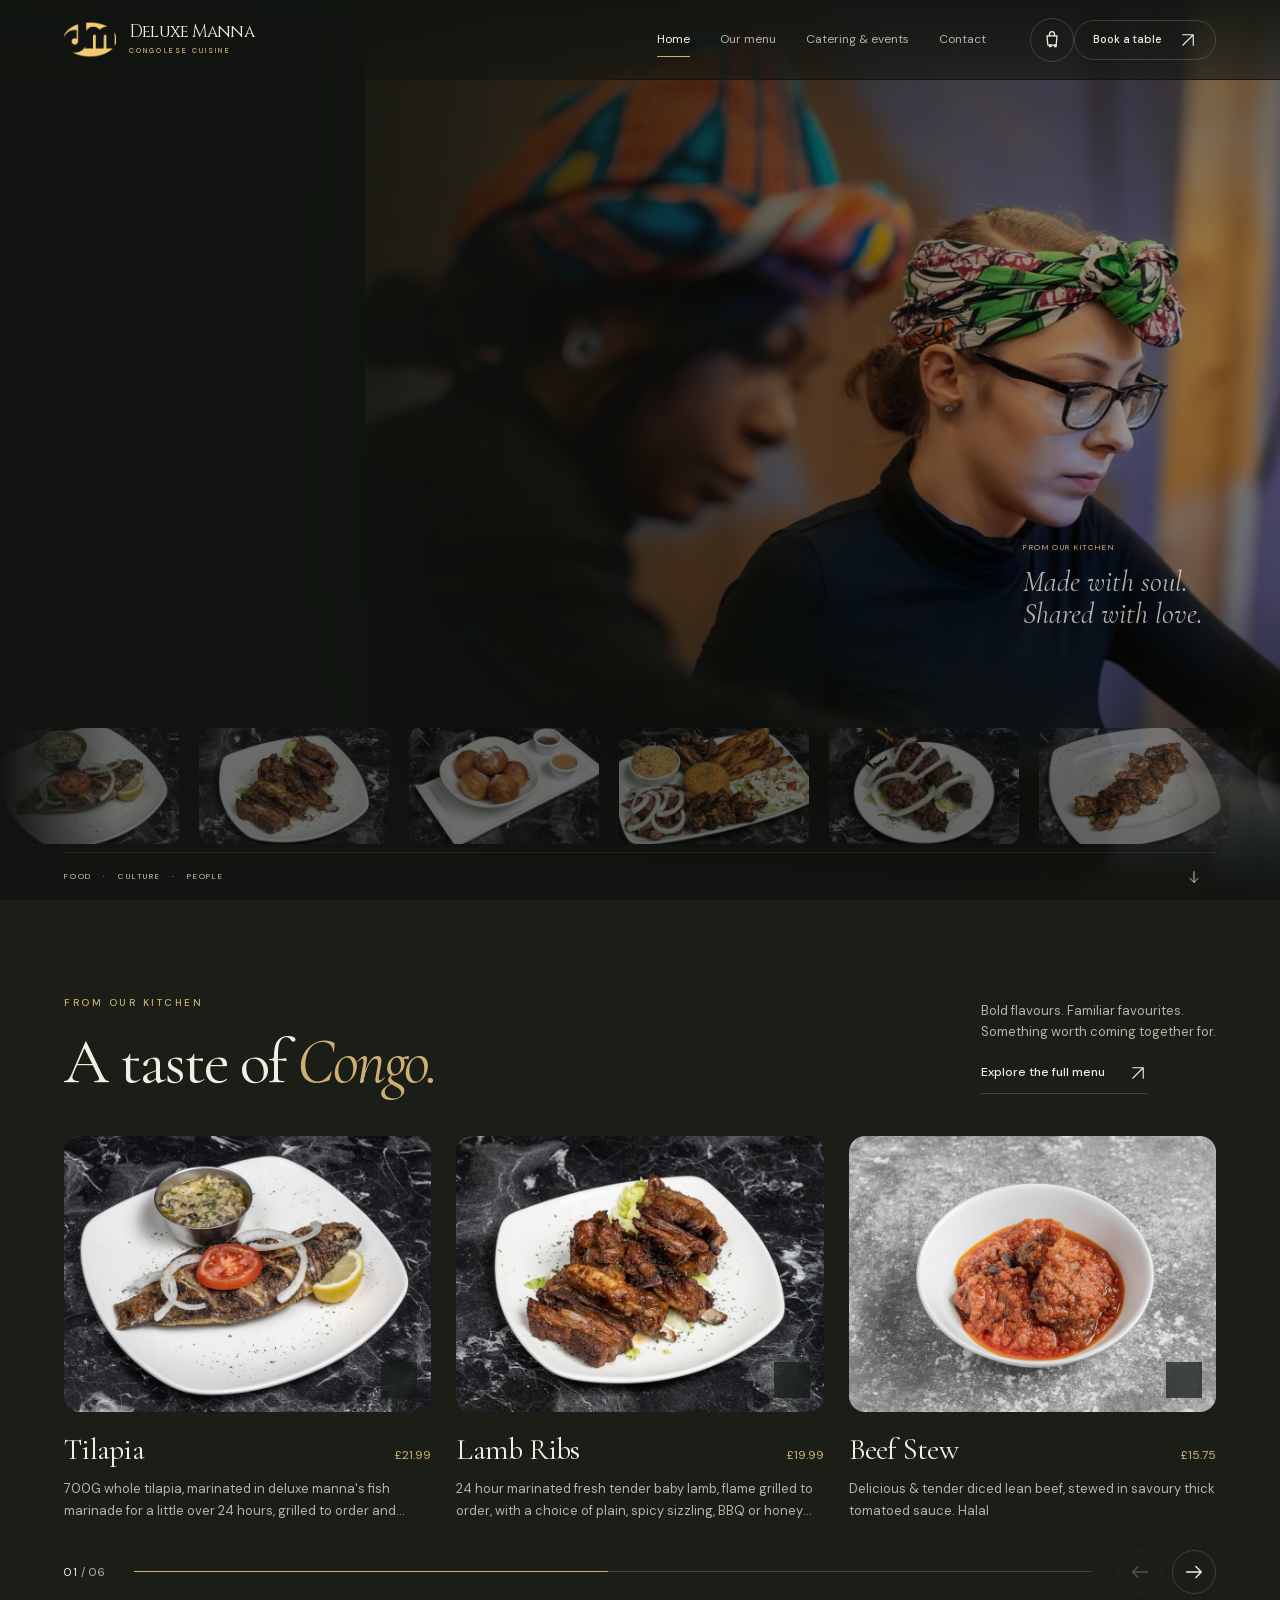
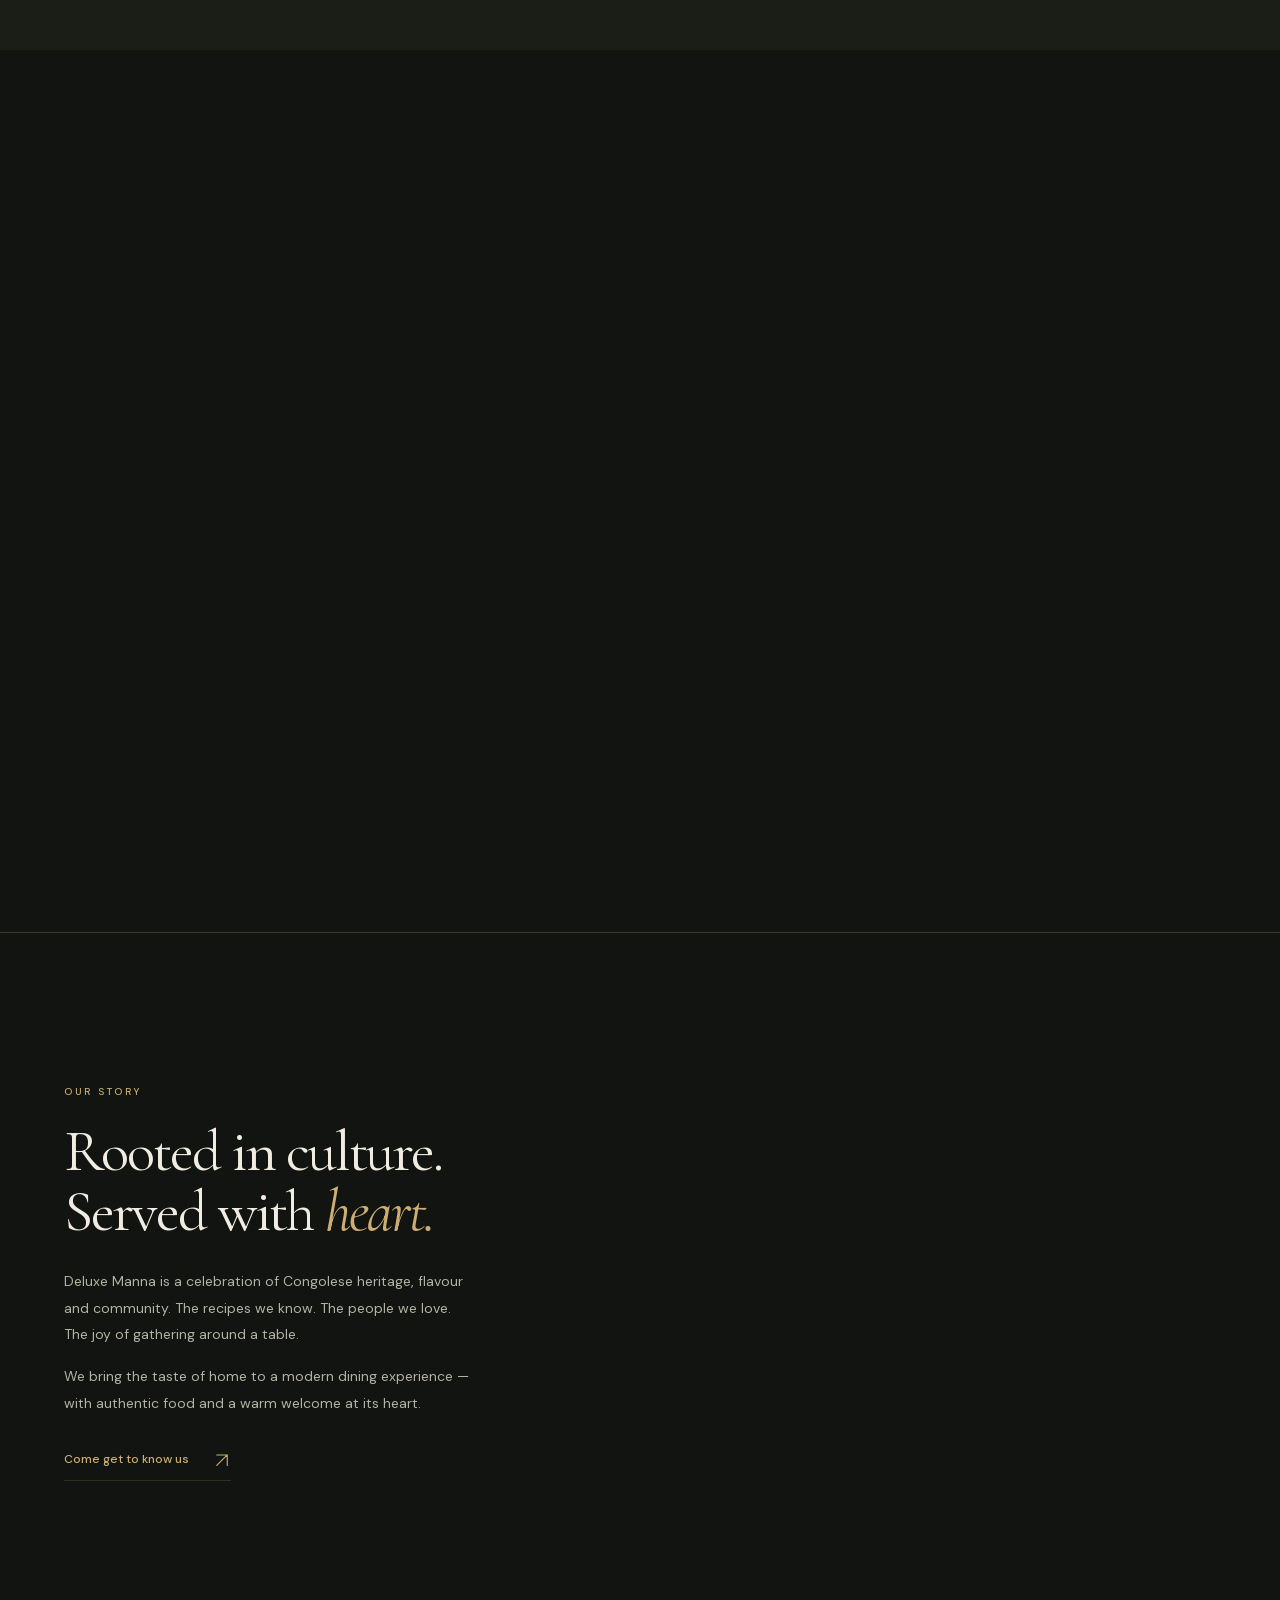
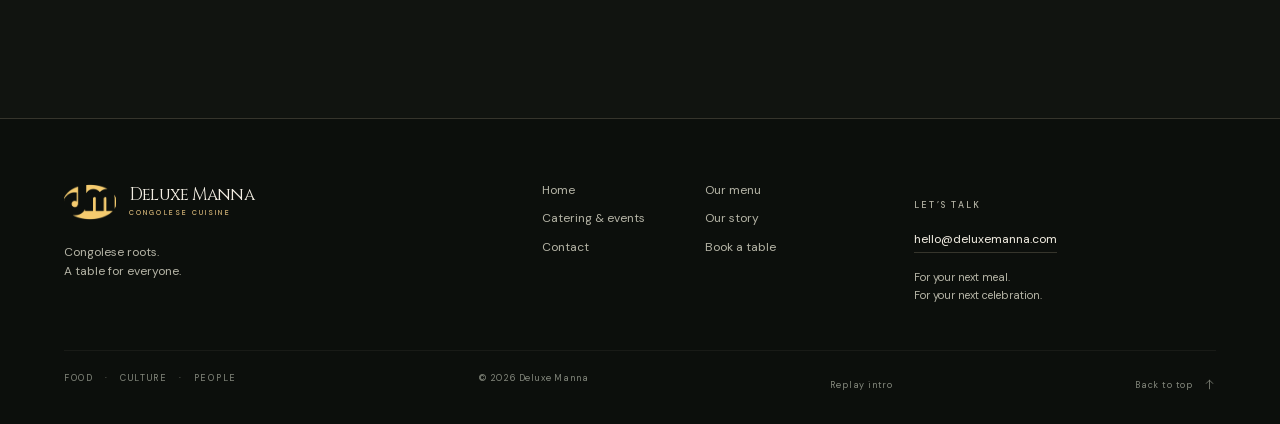
==== index.html @ 38e09f8c "feat: Deliveroo-free cart + plus animation + auto-scroll hero reel - Replace Deliveroo ordering with" ====
<!doctype html>
<html lang="en" id="top"><head><meta charset="utf-8"><meta name="viewport" content="width=device-width, initial-scale=1, viewport-fit=cover"><meta name="theme-color" content="#111410"><meta name="description" content="Congolese cuisine, made for sharing."><meta name="apple-mobile-web-app-capable" content="yes"><meta name="apple-mobile-web-app-status-bar-style" content="black-translucent"><title>Deluxe Manna — Congolese Cuisine</title><link rel="icon" type="image/png" href="assets/logo.png"><link rel="apple-touch-icon" href="assets/logo.png"><link rel="stylesheet" href="site.css?v=5"><link rel="stylesheet" href="home-v2.css?v=5"><link rel="stylesheet" href="cart.css?v=5"><script src="assets/vendor/gsap.min.js" defer></script><script src="assets/vendor/ScrollTrigger.min.js" defer></script><script src="site.js?v=5" defer></script><script src="home-v2.js?v=5" defer></script><script src="cart.js?v=5" defer></script></head><body class="home-page" data-page="home">
<a class="skip-link" href="#main-content">Skip to content</a>
<header class="site-header"><a class="brand-lockup" href="index.html" aria-label="Deluxe Manna home"><span class="brand-symbol"><img src="assets/logo.png" alt="" width="1890" height="1417"></span><span class="brand-name">Deluxe Manna<small>CONGOLESE CUISINE</small></span></a><nav class="desktop-nav" aria-label="Main navigation"><a href="index.html" aria-current="page"><span>Home</span></a><a href="menu.html"><span>Our menu</span></a><a href="catering.html"><span>Catering & events</span></a><a href="contact.html"><span>Contact</span></a></nav><button class="cart-trigger" type="button" aria-label="View basket"><svg viewBox="0 0 24 24" aria-hidden="true"><path d="M6 7h12l-1 11H7L6 7"/><path d="M9 7V5a3 3 0 0 1 6 0v2"/><circle cx="10" cy="19" r="1.2"/><circle cx="16" cy="19" r="1.2"/></svg><span class="cart-count"></span></button><a class="button button-outline header-book" href="index.html#booking">Book a table <svg viewBox="0 0 24 24" aria-hidden="true"><path d="M5 19 19 5M5 5h14v14"/></svg></a><div class="reading-progress" aria-hidden="true"></div></header>
<nav class="mobile-tabs" aria-label="Main navigation"><a href="index.html" aria-current="page"><svg viewBox="0 0 24 24" aria-hidden="true"><path d="m3 10 9-7 9 7v10a1 1 0 0 1-1 1h-5v-8H9v8H4a1 1 0 0 1-1-1z"/></svg><span>Home</span></a><a href="menu.html"><svg viewBox="0 0 24 24" aria-hidden="true"><path d="M5 3v7a3 3 0 0 0 6 0V3M8 3v18M19 21V3c-4 3-4 10 0 10"/></svg><span>Menu</span></a><a href="catering.html"><svg viewBox="0 0 24 24" aria-hidden="true"><path d="m7 3-2 7a4 4 0 0 0 8 0l-2-7zM9 14v7M5 21h8M16 3l3 4M19 2v1M19 10h2"/></svg><span>Events</span></a><a href="contact.html"><svg viewBox="0 0 24 24" aria-hidden="true"><path d="M21 11.5a8.5 8.5 0 0 1-8.5 8.5H4l-2 2V11.5a9.5 9.5 0 0 1 19 0Z"/><path d="M7 11h.01M12 11h.01M17 11h.01"/></svg><span>Contact</span></a></nav>
<main id="main-content">
  <section class="home-hero page-hero" id="home" aria-labelledby="hero-title">
    <div class="home-hero-image"><img src="assets/homepage-hero.jpg" alt="The Deluxe Manna team preparing food in the kitchen" width="1440" height="1789" fetchpriority="high"></div>
    <div class="home-hero-shade" aria-hidden="true"></div>
    <div class="home-hero-copy container">
      <p class="eyebrow" data-hero-item>CONGOLESE SOUL. A MODERN TABLE.</p>
      <h1 id="hero-title" aria-label="Deluxe Manna" data-hero-item><span><b>D</b>eluxe</span><span><b>M</b>anna<span class="title-dot">.</span></span></h1>
      <p class="home-hero-intro" data-hero-item>Authentic flavours. Warm hospitality.<br>A little taste of home.</p>
      <a href="menu.html" class="button button-outline home-menu-button" data-hero-item>Discover the menu <svg viewBox="0 0 24 24" aria-hidden="true"><path d="M5 19 19 5M5 5h14v14"/></svg></a>
    </div>
    <p class="hero-photo-note" aria-hidden="true"><span>FROM OUR KITCHEN</span>Made with soul.<br>Shared with love.</p>
    <div class="hero-food-reel" aria-label="A taste of our menu">
      <div class="food-reel-window" tabindex="0" role="region" aria-label="Food photographs, scroll to explore">
        <div class="food-reel-track">
          <a href="menu.html#dish-2740697167" class="hero-food-card"><img src="assets/menu/2740697167.jpg" alt="Explore Tilapia" width="800" height="600"></a>
          <a href="menu.html#dish-2740697153" class="hero-food-card"><img src="assets/menu/2740697153.jpg" alt="Explore Lamb Ribs" width="800" height="600"></a>
          <a href="menu.html#dish-2740697175" class="hero-food-card"><img src="assets/menu/2740697175.jpg" alt="Explore Puff Puffs" width="800" height="600"></a>
          <a href="menu.html#dish-2740697128" class="hero-food-card"><img src="assets/menu/2740697128.jpg" alt="Explore Manna Platter" width="800" height="600"></a>
          <a href="menu.html#dish-2740697115" class="hero-food-card"><img src="assets/menu/2740697115.jpg" alt="Explore Beef Skewers" width="800" height="600"></a>
          <a href="menu.html#dish-2740697123" class="hero-food-card"><img src="assets/menu/2740697123.jpg" alt="Explore Chicken Wings" width="800" height="600"></a>
        </div>
      </div>
    </div>
    <div class="home-hero-bottom"><span>FOOD &nbsp; · &nbsp; CULTURE &nbsp; · &nbsp; PEOPLE</span><a href="#menu" aria-label="Explore our menu below"><svg viewBox="0 0 24 24" aria-hidden="true"><path d="M12 4v16m-6-6 6 6 6-6"/></svg></a></div>
  </section>
  <section class="home-menu" id="menu" aria-labelledby="menu-title">
    <div class="container">
      <div class="home-section-top" data-reveal><div><p class="eyebrow">FROM OUR KITCHEN</p><h2 class="section-heading" id="menu-title">A taste of <em>Congo.</em></h2></div><div class="home-menu-caption"><p>Bold flavours. Familiar favourites.<br>Something worth coming together for.</p><a href="menu.html" class="text-link">Explore the full menu <svg viewBox="0 0 24 24" aria-hidden="true"><path d="M5 19 19 5M5 5h14v14"/></svg></a></div></div>
      <div class="meal-carousel" role="region" aria-label="Six featured meals" tabindex="0" data-reveal>
        <article class="meal-slide"><a class="meal-photo" href="menu.html#dish-2740697167" aria-label="Explore Tilapia"><img src="assets/menu/2740697167.jpg" alt="Tilapia" width="800" height="600" loading="lazy"><span class="meal-photo-arrow" aria-hidden="true"><svg viewBox="0 0 24 24" aria-hidden="true"><path d="M5 19 19 5M5 5h14v14"/></svg></span></a><div class="meal-title"><h3><a href="menu.html#dish-2740697167">Tilapia</a></h3><span>£21.99</span></div><p>700G whole tilapia, marinated in deluxe manna&#x27;s fish marinade for a little over 24 hours, grilled to order and drizzled with our creamy scallion &amp; mushroom sauce or onion &amp; hot chilli sauce.</p></article>
<article class="meal-slide"><a class="meal-photo" href="menu.html#dish-2740697153" aria-label="Explore Lamb Ribs"><img src="assets/menu/2740697153.jpg" alt="Lamb Ribs" width="800" height="600" loading="lazy"><span class="meal-photo-arrow" aria-hidden="true"><svg viewBox="0 0 24 24" aria-hidden="true"><path d="M5 19 19 5M5 5h14v14"/></svg></span></a><div class="meal-title"><h3><a href="menu.html#dish-2740697153">Lamb Ribs</a></h3><span>£19.99</span></div><p>24 hour marinated fresh tender baby lamb, flame grilled to order, with a choice of plain, spicy sizzling, BBQ or honey sauce &amp; both. Spicy, halal</p></article>
<article class="meal-slide"><a class="meal-photo" href="menu.html#dish-2740697126" aria-label="Explore Beef Stew"><img src="assets/menu/2740697126.jpg" alt="Beef Stew" width="800" height="600" loading="lazy"><span class="meal-photo-arrow" aria-hidden="true"><svg viewBox="0 0 24 24" aria-hidden="true"><path d="M5 19 19 5M5 5h14v14"/></svg></span></a><div class="meal-title"><h3><a href="menu.html#dish-2740697126">Beef Stew</a></h3><span>£15.75</span></div><p>Delicious &amp; tender diced lean beef, stewed in savoury thick tomatoed sauce. Halal</p></article>
<article class="meal-slide"><a class="meal-photo" href="menu.html#dish-2740697128" aria-label="Explore Manna Platter"><img src="assets/menu/2740697128.jpg" alt="Manna Platter" width="800" height="600" loading="lazy"><span class="meal-photo-arrow" aria-hidden="true"><svg viewBox="0 0 24 24" aria-hidden="true"><path d="M5 19 19 5M5 5h14v14"/></svg></span></a><div class="meal-title"><h3><a href="menu.html#dish-2740697128">Manna Platter</a></h3><span>£64.99</span></div><p>Serves up to 4 people smoked lamb ntaba, chicken wings, lamb ribs, plantain, mixed fried rice &amp; manna salad. Halal</p></article>
<article class="meal-slide"><a class="meal-photo" href="menu.html#dish-2740697154" aria-label="Explore Poulet Mayo"><img src="assets/menu/2740697154.jpg" alt="Poulet Mayo" width="800" height="600" loading="lazy"><span class="meal-photo-arrow" aria-hidden="true"><svg viewBox="0 0 24 24" aria-hidden="true"><path d="M5 19 19 5M5 5h14v14"/></svg></span></a><div class="meal-title"><h3><a href="menu.html#dish-2740697154">Poulet Mayo</a></h3><span>£26.50</span></div><p>This recipe involves baking chicken with spices, then roasting it a second time with mayonnaise and vegetables such as onions and bell peppers</p></article>
<article class="meal-slide"><a class="meal-photo" href="menu.html#dish-2740697123" aria-label="Explore Chicken Wings"><img src="assets/menu/2740697123.jpg" alt="Chicken Wings" width="800" height="600" loading="lazy"><span class="meal-photo-arrow" aria-hidden="true"><svg viewBox="0 0 24 24" aria-hidden="true"><path d="M5 19 19 5M5 5h14v14"/></svg></span></a><div class="meal-title"><h3><a href="menu.html#dish-2740697123">Chicken Wings</a></h3><span>£12.99</span></div><p>24 hours marinated fresh tender chicken wings, flame - grilled to order, drizzled with a choice of spicy or sizzling BBQ &amp; honey sauce or both. Halal</p></article>
      </div>
      <div class="meal-controls"><span class="meal-count" aria-live="polite">01 <span>/ 06</span></span><div class="meal-progress" aria-hidden="true"><span></span></div><div class="meal-arrows"><button class="icon-button meal-prev" type="button" aria-label="Previous meal"><svg viewBox="0 0 24 24" aria-hidden="true"><path d="M20 12H4m6-6-6 6 6 6"/></svg></button><button class="icon-button meal-next" type="button" aria-label="Next meal"><svg viewBox="0 0 24 24" aria-hidden="true"><path d="M4 12h16m-6-6 6 6-6 6"/></svg></button></div></div>
    </div>
  </section>
  <section class="home-booking container" id="booking" aria-labelledby="booking-title">
    <figure class="booking-photo" data-reveal><img src="assets/interior-bar.jpeg" alt="Warm lighting and intimate tables in the Deluxe Manna restaurant" width="1242" height="1552" loading="lazy" data-parallax><figcaption><span class="eyebrow">PULL UP A CHAIR</span><span>Stay a little <em>longer.</em></span></figcaption></figure>
    <div class="booking-copy" data-reveal><p class="eyebrow">MAKE YOURSELF AT HOME</p><h2 class="section-heading" id="booking-title">Your table<br><em>awaits.</em></h2><p>A quiet dinner. A long-overdue catch-up. Whatever brings you here, we’ll make it special.</p>
      <form id="reservation-start" class="reservation-start"><div class="reservation-fields"><label for="reserve-date">Preferred date<input type="date" id="reserve-date" name="date" required></label><label for="reserve-time">Preferred time<input type="time" id="reserve-time" name="time" required></label><label for="reserve-guests">Your company<select id="reserve-guests" name="guests"><option value="2">2 guests</option><option value="1">1 guest</option><option value="3">3 guests</option><option value="4">4 guests</option><option value="5">5 guests</option><option value="6">6 guests</option><option value="7 or more">7 or more guests</option></select></label></div><button class="button" type="submit">Enquire about a table <svg viewBox="0 0 24 24" aria-hidden="true"><path d="M5 19 19 5M5 5h14v14"/></svg></button><p class="form-note">We’ll prepare an email enquiry. Your table is confirmed when our team replies.</p></form>
      <a class="booking-event-link" href="catering.html">Planning something bigger? <span>Explore our events <svg viewBox="0 0 24 24" aria-hidden="true"><path d="M5 19 19 5M5 5h14v14"/></svg></span></a>
    </div>
  </section>
  <section class="home-story container" id="story" aria-labelledby="story-title">
    <div class="story-copy" data-reveal><p class="eyebrow">OUR STORY</p><h2 class="section-heading" id="story-title">Rooted in culture.<br>Served with <em>heart.</em></h2><p>Deluxe Manna is a celebration of Congolese heritage, flavour and community. The recipes we know. The people we love. The joy of gathering around a table.</p><p>We bring the taste of home to a modern dining experience — with authentic food and a warm welcome at its heart.</p><a href="contact.html" class="text-link">Come get to know us <svg viewBox="0 0 24 24" aria-hidden="true"><path d="M5 19 19 5M5 5h14v14"/></svg></a></div>
    <div class="story-photos" data-reveal><figure class="story-culture"><img src="assets/culture.jpeg" alt="Celebrating Congolese culture and the people at the heart of Deluxe Manna" loading="lazy" width="1242" height="1552" data-parallax></figure><figure class="story-kitchen"><img src="assets/kitchen-team.jpeg" alt="The Deluxe Manna team in the kitchen" loading="lazy" width="1242" height="1552"><figcaption>THE PEOPLE BEHIND THE PLATES</figcaption></figure><span class="story-photo-line" aria-hidden="true"></span></div>
  </section>
  <dialog id="reservation-dialog" aria-labelledby="reservation-dialog-title"><div class="reservation-sheet"><div class="reservation-sheet-top"><span class="eyebrow">A PLACE AT OUR TABLE</span><button type="button" class="icon-button reservation-close" aria-label="Close reservation enquiry"><svg viewBox="0 0 24 24" aria-hidden="true"><path d="m6 6 12 12M18 6 6 18"/></svg></button></div><h2 id="reservation-dialog-title">Let’s make<br>an <em>evening of it.</em></h2><p class="reservation-summary"></p><form id="reservation-details"><label for="reservation-name">Your name<input id="reservation-name" name="name" autocomplete="name" required maxlength="120" placeholder="Full name"></label><label for="reservation-email">Email address<input id="reservation-email" name="email" type="email" autocomplete="email" required maxlength="200" placeholder="you@example.com"></label><label for="reservation-note">Anything we should know? <span>(optional)</span><textarea id="reservation-note" name="message" rows="2" maxlength="1000" placeholder="A special occasion, dietary requirements…"></textarea></label><button class="button" type="submit">Open email enquiry <svg viewBox="0 0 24 24" aria-hidden="true"><path d="M5 19 19 5M5 5h14v14"/></svg></button><p class="form-note">Review and send the draft from your email app. This is a request, not a confirmed reservation.</p><p class="form-result" role="status" hidden>Your email draft is ready. Send it from your email app to complete your enquiry. If it didn’t open, email <a href="mailto:hello@deluxemanna.com">hello@deluxemanna.com</a>.</p></form></div></dialog>
</main>

<footer class="site-footer"><div class="container"><div class="footer-top"><div class="footer-brand"><a class="brand-lockup" href="index.html" aria-label="Deluxe Manna home"><span class="brand-symbol"><img src="assets/logo.png" alt="" width="1890" height="1417"></span><span class="brand-name">Deluxe Manna<small>CONGOLESE CUISINE</small></span></a><p>Congolese roots.<br>A table for everyone.</p></div><nav class="footer-nav" aria-label="Footer navigation"><a href="index.html">Home</a><a href="menu.html">Our menu</a><a href="catering.html">Catering & events</a><a href="index.html#story">Our story</a><a href="contact.html">Contact</a><a href="index.html#booking">Book a table</a></nav><div class="footer-contact"><p class="eyebrow">LET’S TALK</p><a href="mailto:hello@deluxemanna.com">hello@deluxemanna.com</a><p>For your next meal.<br>For your next celebration.</p></div></div><div class="footer-base"><span class="footer-culture">Food &nbsp; · &nbsp; Culture &nbsp; · &nbsp; People</span><span class="footer-copyright">© 2026 Deluxe Manna</span><button type="button" class="replay-intro">Replay intro</button><a href="#top">Back to top <svg viewBox="0 0 24 24" aria-hidden="true"><path d="M12 20V4m-6 6 6-6 6 6"/></svg></a></div></div></footer>
<div class="brand-intro" hidden role="dialog" aria-modal="true" aria-label="Welcome to Deluxe Manna"><div class="intro-center"><span class="brand-symbol intro-symbol"><img src="assets/logo.png" alt="" width="1890" height="1417"></span><p class="intro-name">Deluxe Manna</p><div class="intro-line"></div><div class="intro-caption"><span>Food</span><span>Culture</span><span>People</span></div></div><button class="intro-skip" type="button">Skip intro <svg viewBox="0 0 24 24" aria-hidden="true"><path d="M5 19 19 5M5 5h14v14"/></svg></button></div><div class="route-transition" hidden aria-hidden="true"><div class="route-panel route-panel-a"></div><div class="route-panel route-panel-b"></div><div class="route-label"><span>Deluxe Manna</span><span class="route-destination"></span></div></div><div class="cart-backdrop" data-close-cart aria-hidden="true"></div><div class="cart-drawer" role="dialog" aria-modal="true" aria-label="Your basket"><div class="cart-drawer-head"><h2>Your <em>basket</em></h2><button class="cart-close" type="button" data-close-cart aria-label="Close basket"><svg viewBox="0 0 24 24" aria-hidden="true"><path d="m6 6 12 12M18 6 6 18"/></svg></button></div><div class="cart-drawer-body"><div class="cart-empty"><svg viewBox="0 0 24 24" aria-hidden="true"><path d="M6 7h12l-1 11H7L6 7"/><path d="M9 7V5a3 3 0 0 1 6 0v2"/><circle cx="10" cy="19" r="1.2"/><circle cx="16" cy="19" r="1.2"/></svg><p>Your basket is empty</p><p style="font-size:12px; color:var(--muted); margin-top:6px">Tap + beside any dish to add it.</p></div><div class="cart-items"></div></div><div class="cart-drawer-foot"><div class="cart-totals"><div><span>Subtotal</span><span data-cart-subtotal>£0.00</span></div><div><span>Delivery</span><span data-cart-fee>—</span></div><div><strong>Total</strong><strong data-cart-total>£0.00</strong></div></div><a class="button cart-checkout" href="checkout.html">Go to checkout <svg viewBox="0 0 24 24" aria-hidden="true"><path d="M5 19 19 5M5 5h14v14"/></svg></a><p class="cart-note">Pay on delivery or card at checkout. No Deliveroo needed.</p></div></div>
</body></html>
---- site.css ----
@import url('assets/fonts/fonts.css');
:root{--bg:#111410;--surface:#1a1e17;--cream:#f3eee3;--muted:#b5b4a6;--gold:#ceb074;--line:rgba(220,206,171,.2);--serif:'Cormorant Garamond',Georgia,serif;--sans:'DM Sans',sans-serif;--ease:cubic-bezier(.22,1,.36,1);color-scheme:dark}
*{box-sizing:border-box}html{scroll-behavior:smooth;scroll-padding-top:105px}body{margin:0;background:var(--bg);color:var(--cream);font-family:var(--sans);font-size:15px;line-height:1.65;-webkit-font-smoothing:antialiased}body:has(dialog[open]){overflow:hidden}button,input,textarea,select{font:inherit}button,a{-webkit-tap-highlight-color:transparent}button{cursor:pointer}a{color:inherit;text-decoration:none}button{color:inherit}img{display:block;max-width:100%;height:auto}figure,p,h1,h2,h3,h4{margin:0}h1,h2,h3,h4{font-weight:400}h1,h2,h3{font-family:var(--serif);line-height:1.02}p{overflow-wrap:break-word}h1 em,h2 em{font-weight:400;color:var(--gold)}::selection{background:var(--gold);color:var(--bg)}[hidden]{display:none!important}:focus-visible{outline:2px solid var(--gold);outline-offset:5px}svg{display:block;width:22px;height:22px;fill:none;stroke:currentColor;stroke-width:1.5;stroke-linecap:round;stroke-linejoin:round}main{min-height:60vh}section{scroll-margin-top:95px}.container{width:min(100%,1584px);margin-inline:auto;padding-inline:5vw}.eyebrow{font:500 10px/1.6 var(--sans);letter-spacing:.25em;text-transform:uppercase;color:var(--gold)}.section-heading{font-size:clamp(42px,5vw,76px);letter-spacing:-.035em}.button{min-height:48px;display:inline-flex;align-items:center;justify-content:center;gap:28px;padding:12px 24px;border:1px solid var(--gold);border-radius:100px;background:var(--gold);color:var(--bg);font-size:12px;font-weight:500;line-height:1.4;transition:background .25s,border-color .25s,box-shadow .25s}.button:hover{background:#e0c795;box-shadow:0 4px 24px #ceb07415}.button svg{width:18px;height:18px}.button-outline{background:transparent;color:var(--cream);border-color:var(--line)}.button-outline:hover{background:#ffffff09;border-color:var(--gold)}.text-link{display:inline-flex;gap:24px;align-items:center;font-size:12px;font-weight:500;border-bottom:1px solid var(--line);padding:10px 0}.text-link svg{width:18px;height:18px;transition:transform .3s}.text-link:hover svg{transform:translate(3px,-3px)}.icon-button{display:grid;place-items:center;width:44px;height:44px;flex-shrink:0;border:1px solid var(--line);border-radius:50%;background:transparent;transition:background .25s}.icon-button:hover{background:#ceb07419}.icon-button:disabled{opacity:.25;cursor:default}.skip-link{position:fixed;z-index:500;top:12px;left:12px;padding:12px 20px;background:var(--cream);color:var(--bg);transform:translateY(-200%)}.skip-link:focus{transform:none}
/* A quiet, consistent shell; photography carries the personality. */
.site-header{height:80px;position:fixed;inset:0 0 auto;z-index:100;display:flex;align-items:center;justify-content:space-between;padding:0 5vw;background:linear-gradient(#111410e8,#1114109c);border-bottom:1px solid transparent;transition:background .4s,border .4s;isolation:isolate}.site-header.is-scrolled{background:#111410dc;backdrop-filter:blur(20px);-webkit-backdrop-filter:blur(20px);border-color:#dfd2b513}.brand-lockup{display:flex;align-items:center;gap:13px;flex-shrink:0}.brand-symbol{display:block;position:relative;width:52px;height:42px;overflow:hidden;flex-shrink:0}.brand-symbol img{position:absolute;width:200%;height:200%;max-width:none;left:-50%;top:-50%;object-fit:contain;filter:brightness(0) saturate(100%) invert(77%) sepia(28%) saturate(691%) hue-rotate(357deg) brightness(104%) contrast(92%)}.brand-name{display:block;font:400 17px/1.3 'Cinzel',Georgia,serif;letter-spacing:-.045em}.brand-name small{display:block;font:500 7px/2 var(--sans);letter-spacing:.3em;color:var(--gold)}.desktop-nav{display:flex;gap:30px;align-items:center;margin-left:auto;margin-right:44px}.desktop-nav a{font-size:11px;color:var(--muted);position:relative;padding:8px 0;transition:color .2s}.desktop-nav a:after{content:'';position:absolute;bottom:0;left:0;width:100%;height:1px;background:var(--gold);transform:scaleX(0);transform-origin:left;transition:transform .3s var(--ease)}.desktop-nav a:hover,.desktop-nav a[aria-current]{color:var(--cream)}.desktop-nav a[aria-current]:after{transform:scaleX(1)}.header-book{font-size:10px;min-height:38px;padding:10px 18px;gap:18px}.mobile-tabs{display:none}.reading-progress{position:absolute;bottom:-1px;left:0;height:1px;width:100%;background:var(--gold);transform:scaleX(0);transform-origin:left;opacity:.7}
.site-footer{border-top:1px solid var(--line);padding:62px 0 25px;background:#0c0f0c}.footer-top{display:grid;grid-template-columns:1.35fr 1fr 1fr;gap:70px}.footer-brand p{font-size:12px;color:var(--muted);max-width:255px;margin-top:20px}.footer-nav{display:grid;grid-template-columns:1fr 1fr;gap:9px 24px;align-content:start}.footer-nav a,.footer-contact a{font-size:12px;color:var(--muted);transition:color .2s}.footer-nav a:hover,.footer-contact a:hover{color:var(--gold)}.footer-contact .eyebrow{font-size:9px;margin-bottom:14px}.footer-contact a{color:var(--cream);border-bottom:1px solid var(--line);padding-bottom:5px}.footer-contact p{font-size:11px;color:var(--muted);margin-top:17px}.footer-base{display:flex;justify-content:space-between;gap:20px;margin-top:46px;padding-top:20px;border-top:1px solid #dfd2b510;color:#85897e;font-size:9px;letter-spacing:.09em}.footer-base a{display:flex;align-items:center;gap:10px}.footer-base svg{width:13px;height:13px}.footer-culture{letter-spacing:.19em;text-transform:uppercase}
/* Native forms and dialogs keep the experience accessible and familiar. */
label{display:block}input,select,textarea{width:100%;min-width:0;max-width:100%;background:#ffffff03;color:var(--cream);border:1px solid var(--line);border-radius:10px;padding:13px 15px;outline:none;transition:border-color .2s,background .2s}input:focus,select:focus,textarea:focus{border-color:var(--gold);background:#ffffff06}input::placeholder,textarea::placeholder{color:#81877b}select{background-color:var(--surface)}textarea{resize:vertical}input[type=date]{min-height:49px}dialog{color:var(--cream);border:1px solid var(--line);background:var(--surface);border-radius:22px;padding:0;max-width:calc(100% - 32px);max-height:calc(100svh - 32px);box-shadow:0 30px 120px #0009}dialog::backdrop{background:#080b08bb;backdrop-filter:blur(9px);-webkit-backdrop-filter:blur(9px)}.form-note{color:var(--muted);font-size:11px}.form-result{font-size:13px;padding:18px;border:1px solid var(--line);border-radius:10px;background:#ceb0740d}.form-result a{text-decoration:underline;color:var(--gold)}
/* Session intro and distinct route curtains. They never depend on remote scripts. */
.brand-intro{position:fixed;inset:0;z-index:400;background:#111410;display:grid;place-items:center;overflow:hidden}.intro-center{text-align:center}.intro-symbol{width:116px;height:94px;margin:0 auto 28px}.intro-name{font-family:'Cinzel',Georgia,serif;font-size:clamp(26px,5vw,52px);font-weight:400;letter-spacing:.01em;color:var(--cream)}.intro-caption{display:flex;justify-content:center;gap:20px;margin-top:24px;font-size:9px;letter-spacing:.22em;text-transform:uppercase;color:var(--gold)}.intro-line{height:1px;max-width:180px;margin:28px auto;background:#ceb07444;transform-origin:left}.intro-skip{position:absolute;bottom:max(30px,env(safe-area-inset-bottom));right:5vw;font-size:11px;background:none;color:var(--muted);border:0;padding:12px}.route-transition{position:fixed;inset:0;z-index:350;pointer-events:none;overflow:hidden}.route-panel{position:absolute;inset:0;background:#20261b}.route-panel-b{background:#171d15}.route-label{position:absolute;inset:0;display:grid;place-content:center;justify-items:center;gap:20px;font:400 clamp(30px,5vw,60px)/1 var(--serif);color:var(--cream)}.route-label span:last-child{font-family:var(--sans);font-size:9px;letter-spacing:.26em;text-transform:uppercase;color:var(--gold)}.route-transition.is-transitioning{pointer-events:auto}
@media(min-width:1600px){.container{padding-inline:72px}.site-header{padding-inline:max(5vw,calc((100vw - 1440px)/2))}}
@media(max-width:1000px){.desktop-nav{gap:21px;margin-right:25px}.brand-name{font-size:15px}.desktop-nav a{font-size:10px}.footer-top{gap:35px}}
@media(max-width:760px){html{scroll-padding-top:88px}body{font-size:14px;padding-bottom:100px;padding-bottom:calc(94px + env(safe-area-inset-bottom))}.container{padding-inline:22px}.site-header{height:68px;padding:0 22px;background:#111410c2;backdrop-filter:blur(16px);-webkit-backdrop-filter:blur(16px)}.brand-symbol{width:43px;height:36px}.brand-lockup{gap:8px}.brand-name{font-size:13px}.brand-name small{font-size:6px;letter-spacing:.2em}.desktop-nav{display:none}.header-book{font-size:9px;min-height:34px;padding:8px 13px;gap:10px}.header-book svg{width:14px;height:14px}.mobile-tabs{display:grid;grid-template-columns:repeat(4,1fr);gap:3px;position:fixed;z-index:110;left:18px;right:18px;bottom:max(12px,env(safe-area-inset-bottom));padding:7px;border-radius:24px;border:1px solid #e4d9c323;background:#20271fef;box-shadow:0 6px 36px #0006,0 1px 0 #ffffff08 inset;backdrop-filter:blur(24px);-webkit-backdrop-filter:blur(24px)}.mobile-tabs a{height:52px;display:flex;flex-direction:column;align-items:center;justify-content:center;gap:4px;font-size:9px;color:#acb3a7;border-radius:18px;position:relative;transition:background .2s,color .2s}.mobile-tabs a[aria-current]{background:#bda77417;color:#e4c791}.mobile-tabs svg{width:20px;height:20px;stroke-width:1.5}.mobile-tabs a:active{background:#bda77428;transform:scale(.96)}.site-footer{padding-top:38px}.footer-top{grid-template-columns:1fr 1fr;gap:28px 22px}.footer-brand{grid-column:1/-1;display:flex;align-items:center;gap:20px}.footer-brand p{font-size:10px;margin:0;max-width:170px;margin-left:auto;line-height:1.6}.footer-nav{grid-template-columns:1fr;gap:8px}.footer-nav a,.footer-contact a{font-size:11px}.footer-contact{min-width:0}.footer-contact a{overflow-wrap:anywhere}.footer-contact p{font-size:10px}.footer-base{font-size:8px;gap:10px;margin-top:30px;flex-wrap:wrap}.footer-culture{letter-spacing:.12em}.footer-copyright{display:none}.button{min-height:46px;padding:12px 23px}.eyebrow{font-size:9px}.section-heading{font-size:46px}.intro-caption{gap:13px;font-size:8px}input,select,textarea{font-size:16px}.intro-skip{bottom:30px}.page-hero{overflow:clip}}
@media(prefers-reduced-motion:reduce){html{scroll-behavior:auto}*,*:before,*:after{animation-duration:.01ms!important;animation-iteration-count:1!important;transition-duration:.01ms!important} .brand-intro,.route-transition{display:none!important}}
section{scroll-margin-top:0}
@media(min-width:761px){.desktop-nav a{font-size:12px}.header-book{font-size:11px}}
.replay-intro{font:inherit;letter-spacing:inherit;color:inherit;background:none;border:0;padding:0;min-height:28px}.replay-intro:hover{color:var(--gold)}
---- home-v2.css ----
.home-hero{position:relative;isolation:isolate;min-height:min(980px,100svh);overflow:hidden;padding-top:clamp(155px,20svh,220px);padding-bottom:225px;display:flex;align-items:center}.home-hero-image{position:absolute;inset:0 0 0 30%;z-index:-3;overflow:hidden}.home-hero-image img{width:100%;height:100%;object-fit:cover;object-position:62% 52%;filter:brightness(.67);transform:scale(1.08)}.home-hero-shade{position:absolute;inset:0;z-index:-2;background:linear-gradient(90deg,#111410 0%,#111410f5 24%,#11141094 49%,#11141010 80%),linear-gradient(0deg,#111410 0%,#11141000 35%,#11141000 70%,#11141055 100%)}.home-hero-copy{position:relative;z-index:2}.home-hero-copy .eyebrow{margin-bottom:24px}.home-hero h1{font-family:'Cinzel',Georgia,serif;font-size:clamp(66px,7.4vw,115px);font-weight:400;line-height:.99;letter-spacing:-.065em;max-width:720px}.home-hero h1>span{display:block;font-variant:small-caps}.home-hero h1 b{font-size:1.12em;font-weight:400}.title-dot{color:var(--gold)}.home-hero-intro{font-size:14px;line-height:1.8;color:#d2d2c5;margin-top:28px}.home-menu-button{margin-top:28px;border-color:#d7c19860;min-width:205px;border-radius:6px;font-size:11px;background:#11141025}.hero-photo-note{position:absolute;right:6vw;bottom:260px;font:italic 29px/1.1 var(--serif);color:#f3eee3e0}.hero-photo-note span{display:block;font:500 8px/1.6 var(--sans);letter-spacing:.18em;margin-bottom:12px;color:var(--gold)}.hero-food-reel{position:absolute;bottom:56px;left:0;width:100%;z-index:3}.food-reel-window{overflow-x:auto;scrollbar-width:none;mask-image:linear-gradient(90deg,transparent,#000 9%,#000 91%,transparent);-webkit-mask-image:linear-gradient(90deg,transparent,#000 9%,#000 91%,transparent)}.food-reel-window::-webkit-scrollbar{display:none}.food-reel-track{display:flex;gap:20px;width:max-content;padding-inline:20px}.hero-food-card{width:190px;flex-shrink:0;overflow:hidden;border-radius:10px}.hero-food-card img{width:100%;height:116px;object-fit:cover;opacity:.55;filter:brightness(.74) saturate(.72);transition:opacity .3s}.hero-food-card:hover img{opacity:.8}.home-hero-bottom{position:absolute;bottom:0;left:5vw;right:5vw;height:48px;border-top:1px solid #ceb07418;display:flex;align-items:center;justify-content:space-between;font-size:8px;letter-spacing:.22em;color:#cbc5b6}.home-hero-bottom a{display:grid;place-items:center;height:44px;width:44px}.home-hero-bottom svg{width:16px;height:16px}
.home-menu{background:var(--surface);color:var(--cream);padding:95px 0 56px}.home-menu .eyebrow{color:var(--gold)}.home-section-top{display:flex;justify-content:space-between;align-items:flex-end;gap:40px;margin-bottom:42px}.home-section-top .eyebrow{margin-bottom:18px}.home-menu .section-heading em{color:var(--gold)}.home-menu-caption{max-width:290px;font-size:12px;color:var(--muted)}.home-menu-caption .text-link{margin-top:11px;color:var(--cream);border-color:var(--line)}.meal-carousel{display:flex;overflow-x:auto;scroll-snap-type:x mandatory;gap:25px;scrollbar-width:none}.meal-carousel::-webkit-scrollbar{display:none}.meal-slide{flex:0 0 calc((100% - 50px)/3);min-width:0;scroll-snap-align:start}.meal-photo{display:block;position:relative;overflow:hidden;border-radius:16px;aspect-ratio:4/3;background:var(--bg)}.meal-photo img{width:100%;height:100%;object-fit:cover;transition:transform .7s var(--ease),filter .5s;filter:saturate(.86)}.meal-photo:hover img{transform:scale(1.045);filter:saturate(1)}.meal-photo-arrow{position:absolute;right:14px;bottom:14px;display:grid;place-items:center;border-radius:50%;width:36px;height:36px;color:var(--cream);background:#141913b0;backdrop-filter:blur(10px);font-size:23px;transition:transform .4s}.meal-photo:hover .meal-photo-arrow{transform:rotate(45deg)}.meal-title{display:flex;align-items:baseline;justify-content:space-between;gap:15px;margin-top:23px}.meal-title h3{font-size:30px;letter-spacing:-.025em}.meal-title>span{font-size:11px;color:var(--gold);white-space:nowrap}.meal-slide>p{display:-webkit-box;-webkit-line-clamp:2;-webkit-box-orient:vertical;overflow:hidden;margin-top:12px;font-size:11px;line-height:1.7;color:var(--muted)}.meal-controls{display:flex;align-items:center;gap:26px;margin-top:28px}.meal-count{font-size:11px;letter-spacing:.05em;min-width:44px}.meal-count span{color:var(--muted)}.meal-progress{height:1px;background:var(--line);flex:1}.meal-progress span{display:block;width:100%;height:1px;background:var(--gold);transform-origin:left;transform:scaleX(.5)}.meal-arrows{display:flex;gap:10px}.home-menu .icon-button{border-color:var(--line);color:var(--cream)}.home-menu .icon-button:hover{background:#ceb07412}
.home-booking{display:grid;grid-template-columns:1fr 1fr;gap:9%;padding-top:110px;padding-bottom:110px;align-items:center}.booking-photo{height:640px;position:relative;overflow:hidden;border-radius:160px 160px 14px 14px}.booking-photo>img{width:100%;height:100%;object-fit:cover;filter:brightness(.8)}.booking-photo:after{content:'';position:absolute;inset:40% 0 0;background:linear-gradient(transparent,#0c110adb)}.booking-photo figcaption{position:absolute;z-index:1;bottom:45px;left:40px}.booking-photo figcaption>span:last-child{display:block;font:42px/1.05 var(--serif);margin-top:14px}.booking-photo figcaption em{color:var(--gold)}.booking-copy>.eyebrow{margin-bottom:20px}.booking-copy>p:not(.eyebrow){color:var(--muted);font-size:13px;max-width:350px;margin-top:24px}.reservation-start{margin-top:35px}.reservation-fields{display:grid;grid-template-columns:1fr 1fr;gap:16px}.reservation-fields label:last-child{grid-column:1/-1}.reservation-fields label{font-size:10px;color:var(--muted)}.reservation-fields input,.reservation-fields select{margin-top:8px;font-size:12px}.reservation-start>.button{width:100%;margin-top:22px;justify-content:space-between}.reservation-start .form-note{font-size:10px;margin-top:13px;max-width:350px}.booking-event-link{display:block;font-size:10px;color:#8f9688;margin-top:35px;padding-top:22px;border-top:1px solid var(--line)}.booking-event-link span{color:var(--gold);margin-left:8px;white-space:nowrap}.home-story{display:grid;grid-template-columns:1fr 1.05fr;gap:9%;padding-top:65px;padding-bottom:150px;border-top:1px solid var(--line);align-items:center}.story-copy>.eyebrow{margin-bottom:22px}.story-copy>.section-heading{font-size:clamp(40px,4.6vw,66px)}.story-copy>p:not(.eyebrow){font-size:13px;line-height:1.9;color:var(--muted);max-width:410px;margin-top:26px}.story-copy>p+p:not(.eyebrow){margin-top:15px}.story-copy .text-link{margin-top:24px;color:var(--gold)}.story-photos{position:relative;height:570px;padding-left:20%}.story-culture{height:470px;border-radius:12px 130px 12px 12px;overflow:hidden}.story-culture img{width:100%;height:100%;object-fit:cover}.story-kitchen{position:absolute;bottom:0;left:0;width:45%;padding:9px;background:var(--bg);border-radius:90px 90px 4px 4px}.story-kitchen img{border-radius:80px 80px 4px 4px;aspect-ratio:3/4;object-fit:cover}.story-kitchen figcaption{font-size:7px;color:var(--gold);letter-spacing:.13em;margin-top:12px;text-align:center}.story-photo-line{position:absolute;inset:25px 25px 70px 30%;border:1px solid #ceb07435;border-radius:12px 120px 12px 12px;z-index:-1}
#reservation-dialog{width:510px}.reservation-sheet{padding:32px}.reservation-sheet-top{display:flex;align-items:center;justify-content:space-between;gap:12px}.reservation-sheet h2{font-size:48px;margin-top:15px}.reservation-sheet h2 em{color:var(--gold)}.reservation-summary{padding:14px 17px;background:#ceb0740c;border-radius:10px;margin:20px 0;font-size:12px;color:var(--gold)}.reservation-sheet form{display:grid;gap:17px}.reservation-sheet label{font-size:11px;color:var(--muted)}.reservation-sheet label span{font-size:10px}.reservation-sheet input,.reservation-sheet textarea{margin-top:7px}.reservation-sheet .form-note{font-size:10px}
@media(min-width:1600px){.home-hero-copy{width:100%}.home-hero-image{left:35%}.hero-food-card{width:235px}.hero-food-card img{height:123px}}
@media(max-width:1100px){.home-booking{gap:6%}.booking-photo{height:570px}.story-photos{height:480px}.story-culture{height:400px}.hero-photo-note{right:5vw;font-size:24px}.home-hero h1{font-size:clamp(64px,8.5vw,100px)}.home-menu-caption{max-width:255px}.meal-title h3{font-size:26px}}
@media(max-width:760px){.home-hero{min-height:100svh;padding-top:135px;padding-bottom:190px;align-items:center}.home-hero-image{inset:0 0 0 0}.home-hero-image img{object-position:65% center;filter:brightness(.65);transform:scale(1.08)}.home-hero-shade{background:linear-gradient(90deg,#111410dd,#11141088 52%,#11141033),linear-gradient(0deg,#111410 2%,#111410aa 24%,#11141000 60%,#11141044)}.home-hero-copy .eyebrow{font-size:8px;letter-spacing:.2em;margin-bottom:23px}.home-hero h1{font-size:clamp(59px,16.8vw,97px);line-height:1.07;letter-spacing:-.06em}.home-hero-intro{font-size:13px;line-height:1.8;margin-top:25px;color:#deded1}.home-menu-button{margin-top:25px;min-width:188px;font-size:10px;min-height:44px}.hero-photo-note{display:none}.hero-food-reel{bottom:53px}.food-reel-track{gap:12px;padding-inline:12px}.hero-food-card{width:137px;border-radius:9px}.hero-food-card img{height:88px;opacity:.5;filter:brightness(.72) saturate(.7)}.home-hero-bottom{left:22px;right:22px;font-size:7px;letter-spacing:.14em;height:42px}.home-menu{padding:58px 0 35px}.home-section-top{display:block;margin-bottom:28px}.home-section-top .eyebrow{margin-bottom:12px}.home-menu .section-heading{font-size:45px;white-space:normal}.home-menu-caption{max-width:none;display:flex;align-items:center;justify-content:space-between;gap:18px;margin-top:18px}.home-menu-caption>p{font-size:10px;max-width:180px}.home-menu-caption .text-link{font-size:10px;margin-top:0;gap:12px;flex-shrink:0}.home-menu-caption .text-link svg{width:15px;height:15px}.home-menu-caption>p{display:none}.meal-carousel{margin-right:-22px;padding-right:22px;gap:16px}.meal-slide{flex-basis:84%}.meal-photo{border-radius:14px}.meal-title{margin-top:18px}.meal-title h3{font-size:28px}.meal-title>span{font-size:11px}.meal-slide>p{font-size:11px;line-height:1.65;margin-top:9px}.meal-controls{gap:20px;margin-top:25px}.meal-arrows .icon-button{width:38px;height:38px}.home-booking{grid-template-columns:1fr;gap:34px;padding-top:60px;padding-bottom:60px}.booking-photo{height:360px;border-radius:130px 130px 12px 12px}.booking-photo figcaption{left:27px;bottom:27px}.booking-photo figcaption>span:last-child{font-size:33px}.booking-photo figcaption .eyebrow{font-size:8px}.booking-copy>.eyebrow{margin-bottom:14px}.booking-copy .section-heading{font-size:52px}.booking-copy .section-heading br{display:none}.booking-copy>p:not(.eyebrow){font-size:12px;margin-top:18px;max-width:none}.reservation-start{margin-top:24px}.reservation-fields{gap:14px}.reservation-fields input,.reservation-fields select{font-size:16px;min-width:0;padding-inline:12px}.reservation-fields label{font-size:10px}.reservation-start .button{margin-top:20px;font-size:11px}.booking-event-link{margin-top:27px;font-size:10px;line-height:1.9}.booking-event-link span{margin-left:0;display:block}.home-story{grid-template-columns:1fr;gap:35px;padding-top:48px;padding-bottom:70px}.story-copy>.section-heading{font-size:43px}.story-copy>p:not(.eyebrow){font-size:12px;max-width:none;margin-top:22px}.story-copy>.eyebrow{margin-bottom:14px}.story-copy .text-link{margin-top:18px;font-size:11px}.story-photos{height:415px;max-width:430px;width:100%;margin:auto}.story-culture{height:345px}.story-kitchen{width:44%}.story-kitchen figcaption{font-size:6px}.reservation-sheet{padding:23px}.reservation-sheet h2{font-size:40px}.reservation-sheet-top .eyebrow{font-size:8px}.reservation-sheet-top .icon-button{width:36px;height:36px}#reservation-dialog{max-width:100%;width:100%;max-height:88svh;position:fixed;margin:auto 0 0;border-radius:24px 24px 0 0;padding-bottom:env(safe-area-inset-bottom);border-bottom:0}.reservation-sheet .button{font-size:12px}}
@media(max-height:740px) and (min-width:761px){.home-hero{padding-top:120px;padding-bottom:195px;min-height:740px}.home-hero h1{font-size:80px}.home-hero-intro{margin-top:22px}.home-menu-button{margin-top:20px}}
@media(prefers-reduced-motion:reduce){.home-hero-image img{transform:none}}
/* Comfortable reading sizes on large screens. */
@media(min-width:761px){.home-hero-intro{font-size:15px}.home-menu-button{font-size:12px}.home-menu-caption{font-size:13px}.meal-slide>p{font-size:13px}.meal-title>span{font-size:12px}.booking-copy>p:not(.eyebrow),.story-copy>p:not(.eyebrow){font-size:14px}.reservation-fields label{font-size:12px}.reservation-fields input,.reservation-fields select{font-size:14px}.reservation-start .form-note,.booking-event-link{font-size:11px}}
@media(max-width:760px){.home-hero{padding-bottom:270px}.hero-food-reel{bottom:135px}.home-hero-bottom{bottom:89px}}
---- cart.css ----
/* Cart — plus button, drawer, fly animation */
.mv2-add{
  position:absolute; top:14px; right:14px; z-index:2;
  width:38px; height:38px; border-radius:50%; border:0;
  background:var(--gold); color:var(--bg); display:grid; place-items:center;
  box-shadow:0 4px 16px rgba(0,0,0,.25); cursor:pointer; transition:transform .15s, background .2s, box-shadow .2s;
}
.mv2-add:hover{background:#e0c795; transform:scale(1.05)}
.mv2-add:active{transform:scale(.92)}
.mv2-add svg{width:18px; height:18px; stroke-width:1.8}
.mv2-dish{position:relative}
.mv2-dish.wiggle{animation:dm-wiggle .45s var(--ease)}
@keyframes dm-wiggle{
  0%{transform:rotate(0) scale(1)}
  20%{transform:rotate(-0.8deg) scale(1.015)}
  40%{transform:rotate(0.8deg) scale(1.015)}
  70%{transform:rotate(-0.4deg) scale(1.01)}
  100%{transform:rotate(0) scale(1)}
}

/* header cart */
.cart-trigger{
  position:relative; width:44px; height:44px; border-radius:50%; border:1px solid var(--line);
  background:transparent; color:var(--cream); display:grid; place-items:center; flex-shrink:0;
  transition:border-color .2s, background .2s;
}
.cart-trigger:hover{border-color:var(--gold); background:rgba(255,255,255,.04)}
.cart-trigger svg{width:20px; height:20px}
.cart-count{
  position:absolute; top:-4px; right:-4px; min-width:20px; height:20px; padding:0 6px;
  border-radius:10px; background:var(--gold); color:var(--bg); font:700 11px/20px var(--sans);
  text-align:center; transform:scale(0); transition:transform .25s var(--ease);
}
.cart-count.has-items{transform:scale(1)}
.cart-trigger.pulse{animation:cart-pulse .45s var(--ease)}
@keyframes cart-pulse{0%{transform:scale(1)} 30%{transform:scale(1.12)} 100%{transform:scale(1)}}

/* fly element */
.cart-fly{
  position:fixed; z-index:500; pointer-events:none; border-radius:12px; overflow:hidden;
  box-shadow:0 8px 32px rgba(0,0,0,.4); will-change:transform, opacity;
  transition:transform .85s cubic-bezier(.32,.72,0,1), opacity .85s ease;
  opacity:.95;
}
.cart-fly.flying{opacity:0; transform:scale(.18)}

/* drawer */
.cart-backdrop{
  position:fixed; inset:0; z-index:200; background:#080b08bb; backdrop-filter:blur(8px);
  opacity:0; pointer-events:none; transition:opacity .3s;
}
.cart-backdrop.open{opacity:1; pointer-events:auto}
.cart-drawer{
  position:fixed; top:0; right:0; bottom:0; z-index:201; width:min(420px, 92vw);
  background:var(--surface); border-left:1px solid var(--line); display:flex; flex-direction:column;
  transform:translateX(100%); transition:transform .45s var(--ease); overflow:hidden;
}
.cart-drawer.open{transform:translateX(0)}
.cart-drawer-head{
  padding:28px 24px 20px; border-bottom:1px solid var(--line); display:flex; align-items:center; justify-content:space-between;
}
.cart-drawer-head h2{font-family:var(--serif); font-size:26px; letter-spacing:-.02em}
.cart-drawer-head h2 em{color:var(--gold)}
.cart-close{width:36px; height:36px; border-radius:50%; border:1px solid var(--line); background:transparent; display:grid; place-items:center}
.cart-drawer-body{flex:1; overflow:auto; padding:18px 24px}
.cart-empty{padding:40px 0; text-align:center; color:var(--muted)}
.cart-empty svg{margin:0 auto 16px; width:40px; height:40px; opacity:.5}
.cart-items{display:grid; gap:14px}
.cart-item{display:grid; grid-template-columns:64px 1fr auto; gap:14px; align-items:center; padding:12px; border:1px solid var(--line); border-radius:14px; background:rgba(255,255,255,.02)}
.cart-item img{width:64px; height:64px; object-fit:cover; border-radius:10px}
.cart-item h4{font:500 14px/1.3 var(--sans); color:var(--cream)}
.cart-item p{font-size:12px; color:var(--muted)}
.cart-item-price{font:600 13px var(--sans); color:var(--gold)}
.cart-qty{display:flex; align-items:center; gap:8px; margin-top:6px}
.cart-qty button{width:28px; height:28px; border-radius:50%; border:1px solid var(--line); background:transparent; display:grid; place-items:center; font-size:14px}
.cart-qty span{min-width:22px; text-align:center; font-size:13px}
.cart-remove{width:28px; height:28px; border:0; background:transparent; color:var(--muted)}
.cart-drawer-foot{padding:20px 24px 24px; border-top:1px solid var(--line); background:rgba(0,0,0,.15)}
.cart-totals{display:grid; gap:8px; margin-bottom:16px; font-size:13px}
.cart-totals div{display:flex; justify-content:space-between}
.cart-totals strong{font-size:16px; color:var(--cream)}
.cart-checkout{width:100%}
.cart-note{margin-top:10px; font-size:11px; color:var(--muted); text-align:center}

/* dialog qty + add */
.mv2-dialog-actions{display:flex; gap:12px; align-items:center; margin-top:18px}
.mv2-qty{display:flex; align-items:center; gap:8px; border:1px solid var(--line); border-radius:100px; padding:6px}
.mv2-qty-btn{width:32px; height:32px; border-radius:50%; border:0; background:rgba(255,255,255,.06); color:var(--cream)}
.mv2-qty-value{min-width:28px; text-align:center; font-weight:600}
.mv2-view-basket{display:inline-flex; align-items:center; gap:10px; padding:10px 16px; border-radius:100px; border:1px solid var(--line); background:var(--surface); color:var(--cream); font-size:12px}
.mv2-view-basket svg{width:16px; height:16px}
.mv2-basket-count{min-width:20px; height:20px; padding:0 6px; border-radius:10px; background:var(--gold); color:var(--bg); font:700 11px/20px var(--sans); text-align:center}
.mv2-basket-count:empty{display:none}

@media(max-width:760px){
  .mv2-add{width:36px; height:36px; top:10px; right:10px}
  .cart-drawer{width:100vw}
}
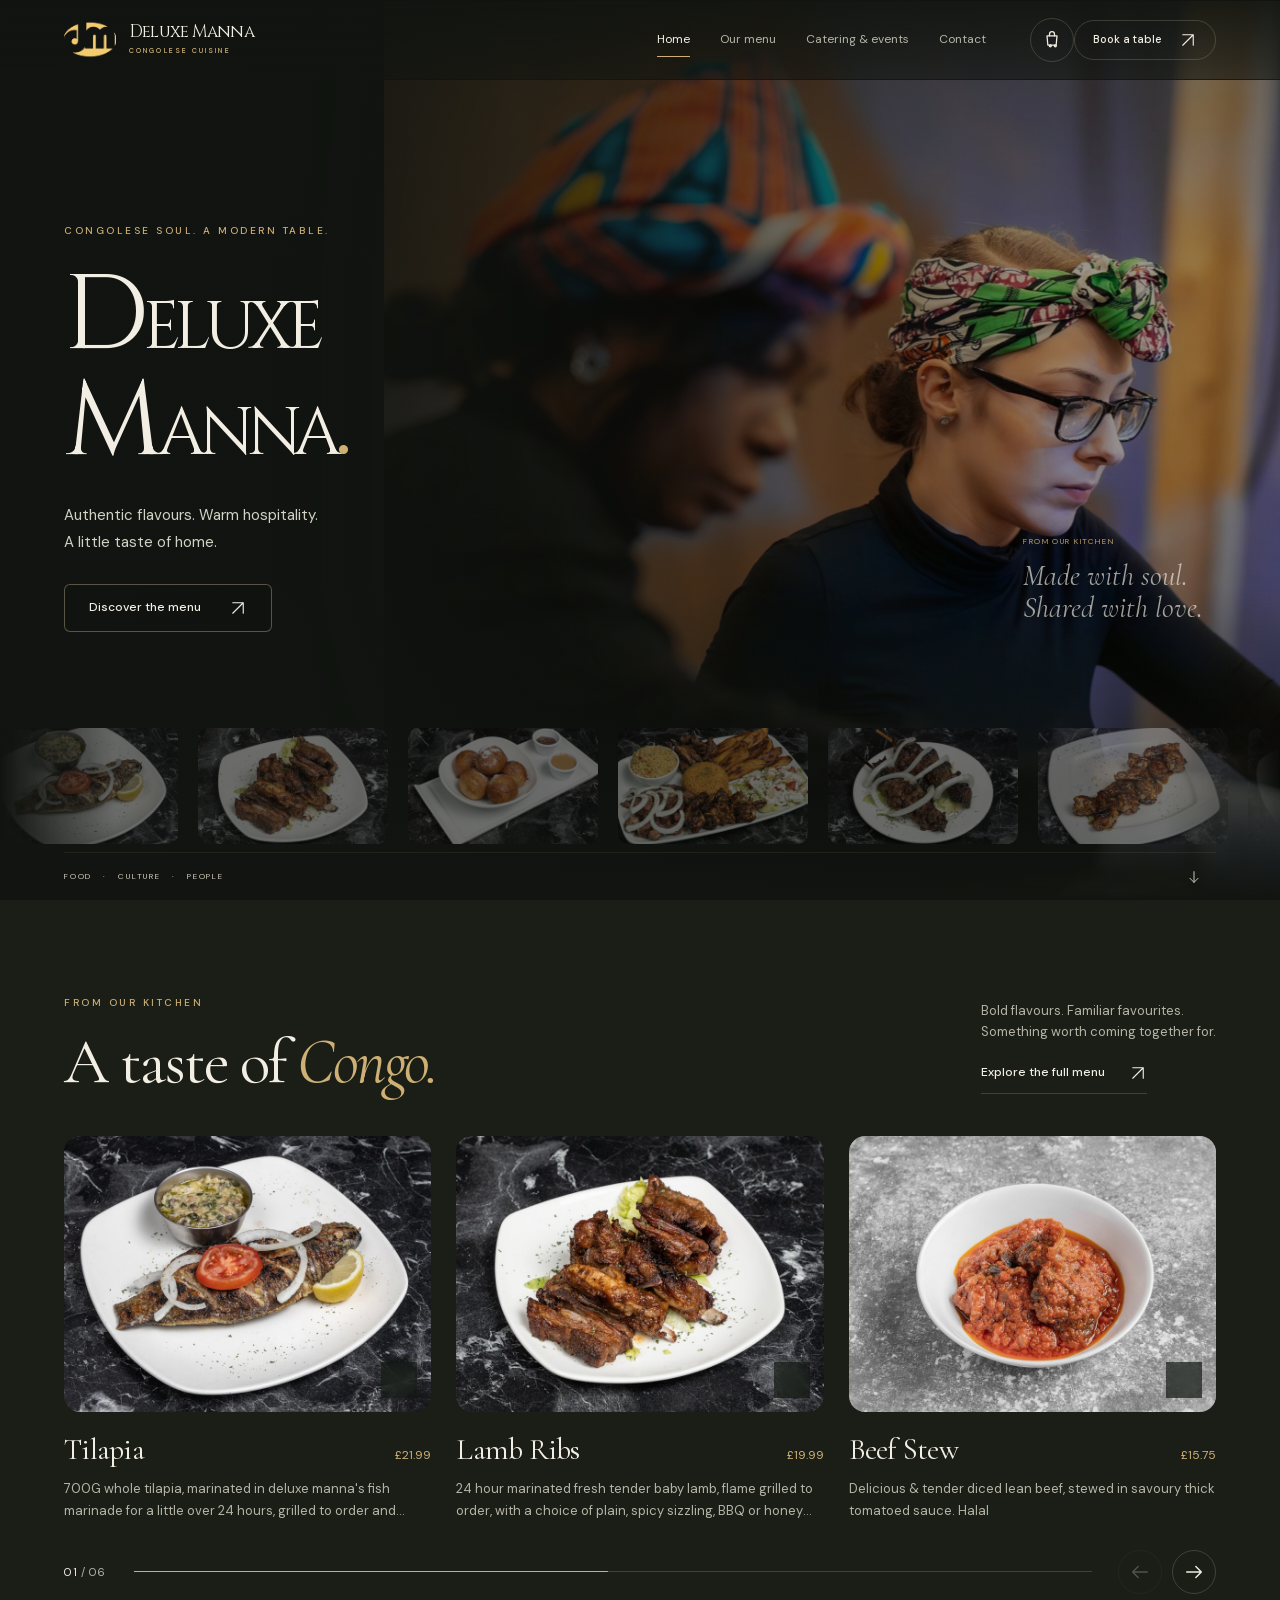
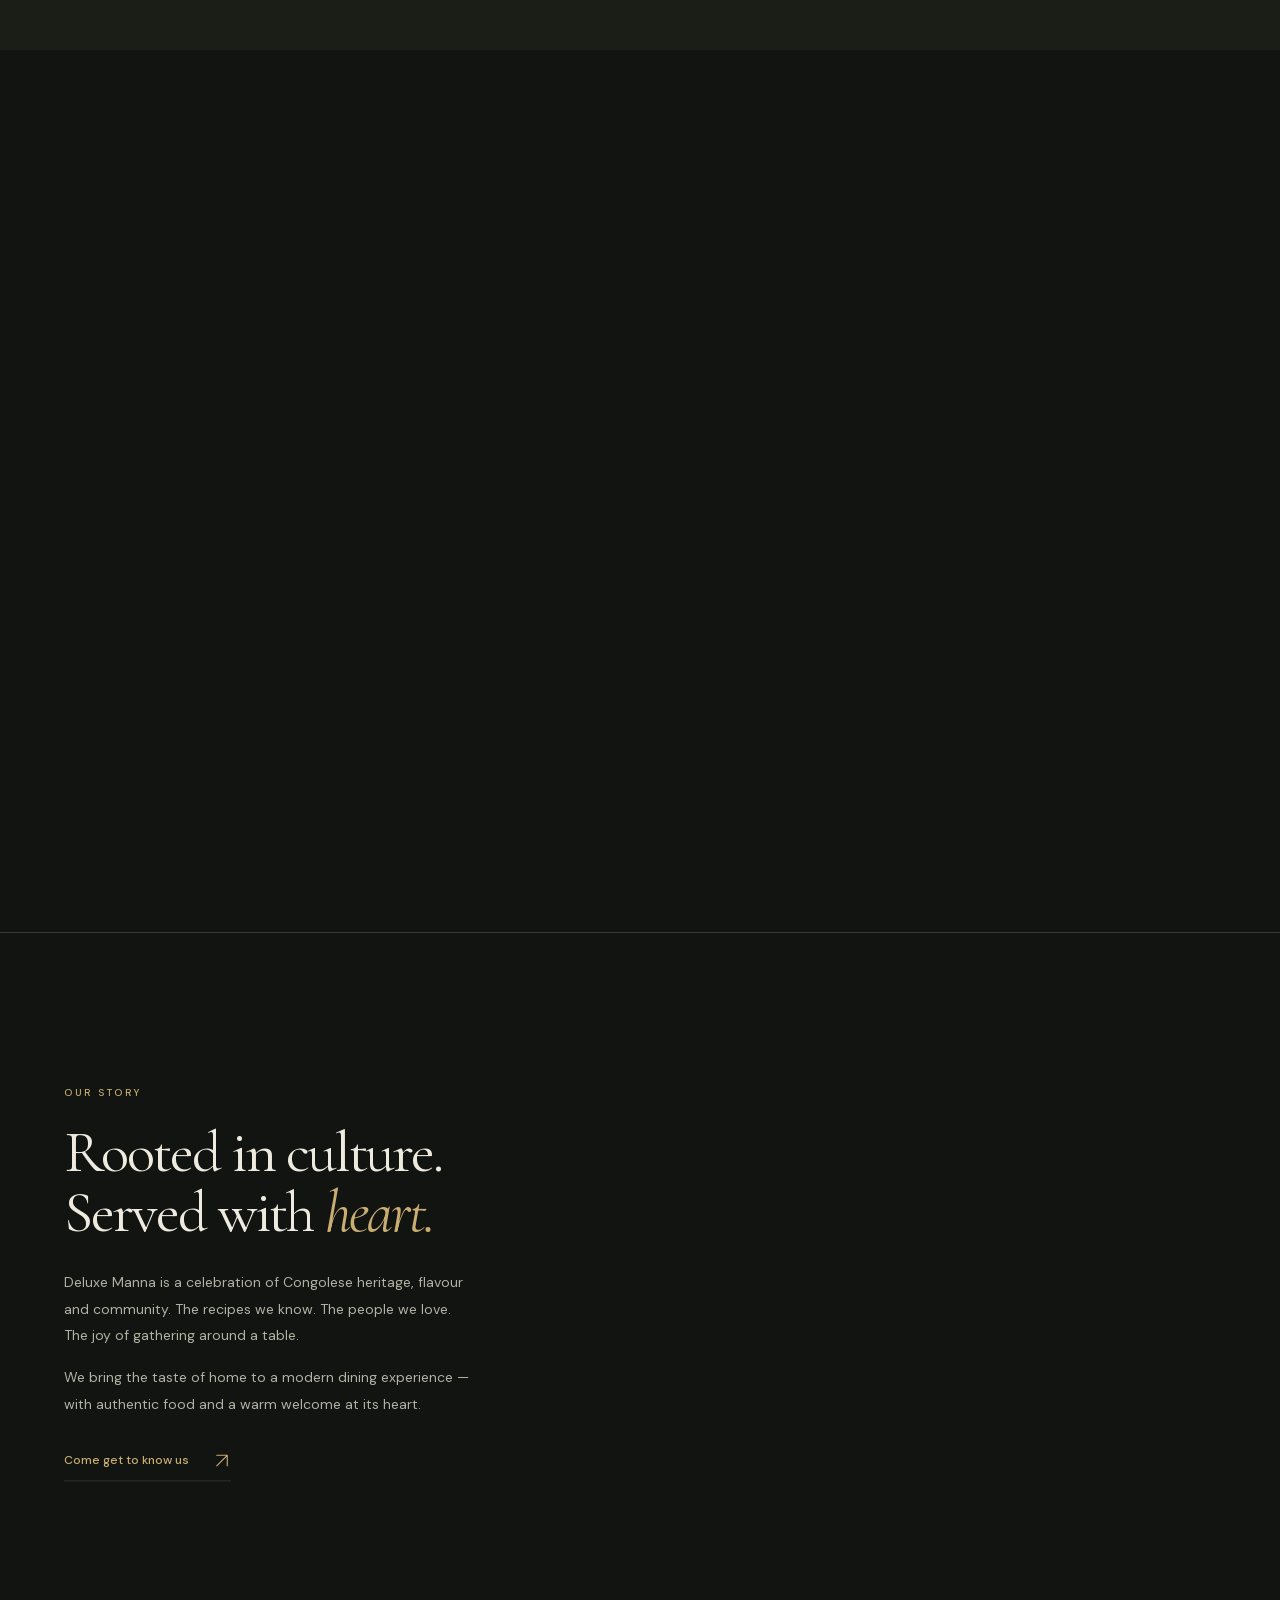
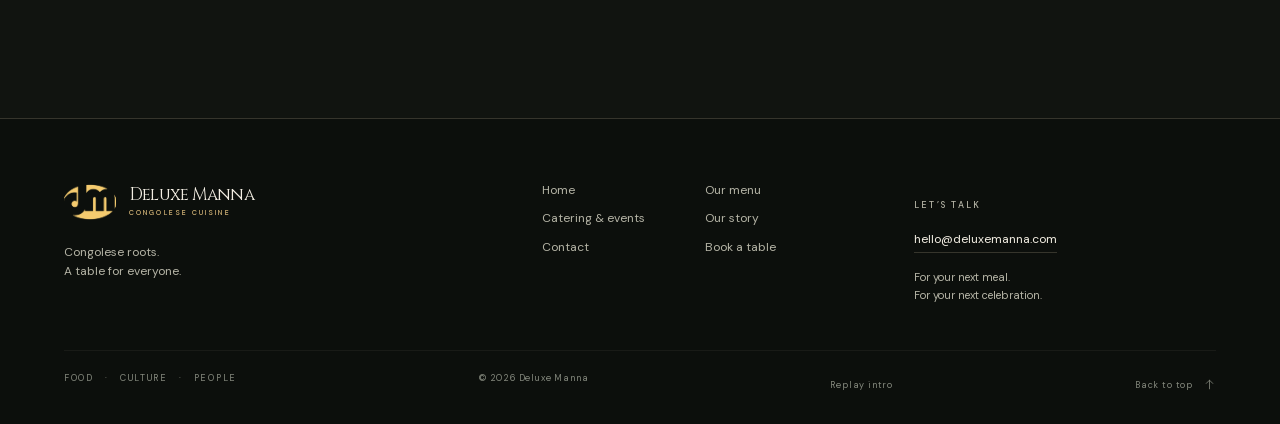
==== commit 6ee0c7e4: "feat: /admin CRM — Supabase instant CMS + checkout + plus animation - /admin at /admin (admin/index." ====
--- a/index.html
+++ b/index.html
@@ -1,5 +1,5 @@
 <!doctype html>
-<html lang="en" id="top"><head><meta charset="utf-8"><meta name="viewport" content="width=device-width, initial-scale=1, viewport-fit=cover"><meta name="theme-color" content="#111410"><meta name="description" content="Congolese cuisine, made for sharing."><meta name="apple-mobile-web-app-capable" content="yes"><meta name="apple-mobile-web-app-status-bar-style" content="black-translucent"><title>Deluxe Manna — Congolese Cuisine</title><link rel="icon" type="image/png" href="assets/logo.png"><link rel="apple-touch-icon" href="assets/logo.png"><link rel="stylesheet" href="site.css?v=5"><link rel="stylesheet" href="home-v2.css?v=5"><link rel="stylesheet" href="cart.css?v=5"><script src="assets/vendor/gsap.min.js" defer></script><script src="assets/vendor/ScrollTrigger.min.js" defer></script><script src="site.js?v=5" defer></script><script src="home-v2.js?v=5" defer></script><script src="cart.js?v=5" defer></script></head><body class="home-page" data-page="home">
+<html lang="en" id="top"><head><meta charset="utf-8"><meta name="viewport" content="width=device-width, initial-scale=1, viewport-fit=cover"><meta name="theme-color" content="#111410"><meta name="description" content="Congolese cuisine, made for sharing."><meta name="apple-mobile-web-app-capable" content="yes"><meta name="apple-mobile-web-app-status-bar-style" content="black-translucent"><title>Deluxe Manna — Congolese Cuisine</title><link rel="icon" type="image/png" href="assets/logo.png"><link rel="apple-touch-icon" href="assets/logo.png"><link rel="stylesheet" href="site.css?v=5"><link rel="stylesheet" href="home-v2.css?v=5"><link rel="stylesheet" href="cart.css?v=5"><script src="assets/vendor/gsap.min.js" defer></script><script src="assets/vendor/ScrollTrigger.min.js" defer></script><script src="site.js?v=5" defer></script><script src="home-v2.js?v=5" defer></script><script src="cart.js?v=5" defer></script><script src="supabase-content.js?v=5" defer></script></head><body class="home-page" data-page="home">
 <a class="skip-link" href="#main-content">Skip to content</a>
 <header class="site-header"><a class="brand-lockup" href="index.html" aria-label="Deluxe Manna home"><span class="brand-symbol"><img src="assets/logo.png" alt="" width="1890" height="1417"></span><span class="brand-name">Deluxe Manna<small>CONGOLESE CUISINE</small></span></a><nav class="desktop-nav" aria-label="Main navigation"><a href="index.html" aria-current="page"><span>Home</span></a><a href="menu.html"><span>Our menu</span></a><a href="catering.html"><span>Catering & events</span></a><a href="contact.html"><span>Contact</span></a></nav><button class="cart-trigger" type="button" aria-label="View basket"><svg viewBox="0 0 24 24" aria-hidden="true"><path d="M6 7h12l-1 11H7L6 7"/><path d="M9 7V5a3 3 0 0 1 6 0v2"/><circle cx="10" cy="19" r="1.2"/><circle cx="16" cy="19" r="1.2"/></svg><span class="cart-count"></span></button><a class="button button-outline header-book" href="index.html#booking">Book a table <svg viewBox="0 0 24 24" aria-hidden="true"><path d="M5 19 19 5M5 5h14v14"/></svg></a><div class="reading-progress" aria-hidden="true"></div></header>
 <nav class="mobile-tabs" aria-label="Main navigation"><a href="index.html" aria-current="page"><svg viewBox="0 0 24 24" aria-hidden="true"><path d="m3 10 9-7 9 7v10a1 1 0 0 1-1 1h-5v-8H9v8H4a1 1 0 0 1-1-1z"/></svg><span>Home</span></a><a href="menu.html"><svg viewBox="0 0 24 24" aria-hidden="true"><path d="M5 3v7a3 3 0 0 0 6 0V3M8 3v18M19 21V3c-4 3-4 10 0 10"/></svg><span>Menu</span></a><a href="catering.html"><svg viewBox="0 0 24 24" aria-hidden="true"><path d="m7 3-2 7a4 4 0 0 0 8 0l-2-7zM9 14v7M5 21h8M16 3l3 4M19 2v1M19 10h2"/></svg><span>Events</span></a><a href="contact.html"><svg viewBox="0 0 24 24" aria-hidden="true"><path d="M21 11.5a8.5 8.5 0 0 1-8.5 8.5H4l-2 2V11.5a9.5 9.5 0 0 1 19 0Z"/><path d="M7 11h.01M12 11h.01M17 11h.01"/></svg><span>Contact</span></a></nav>
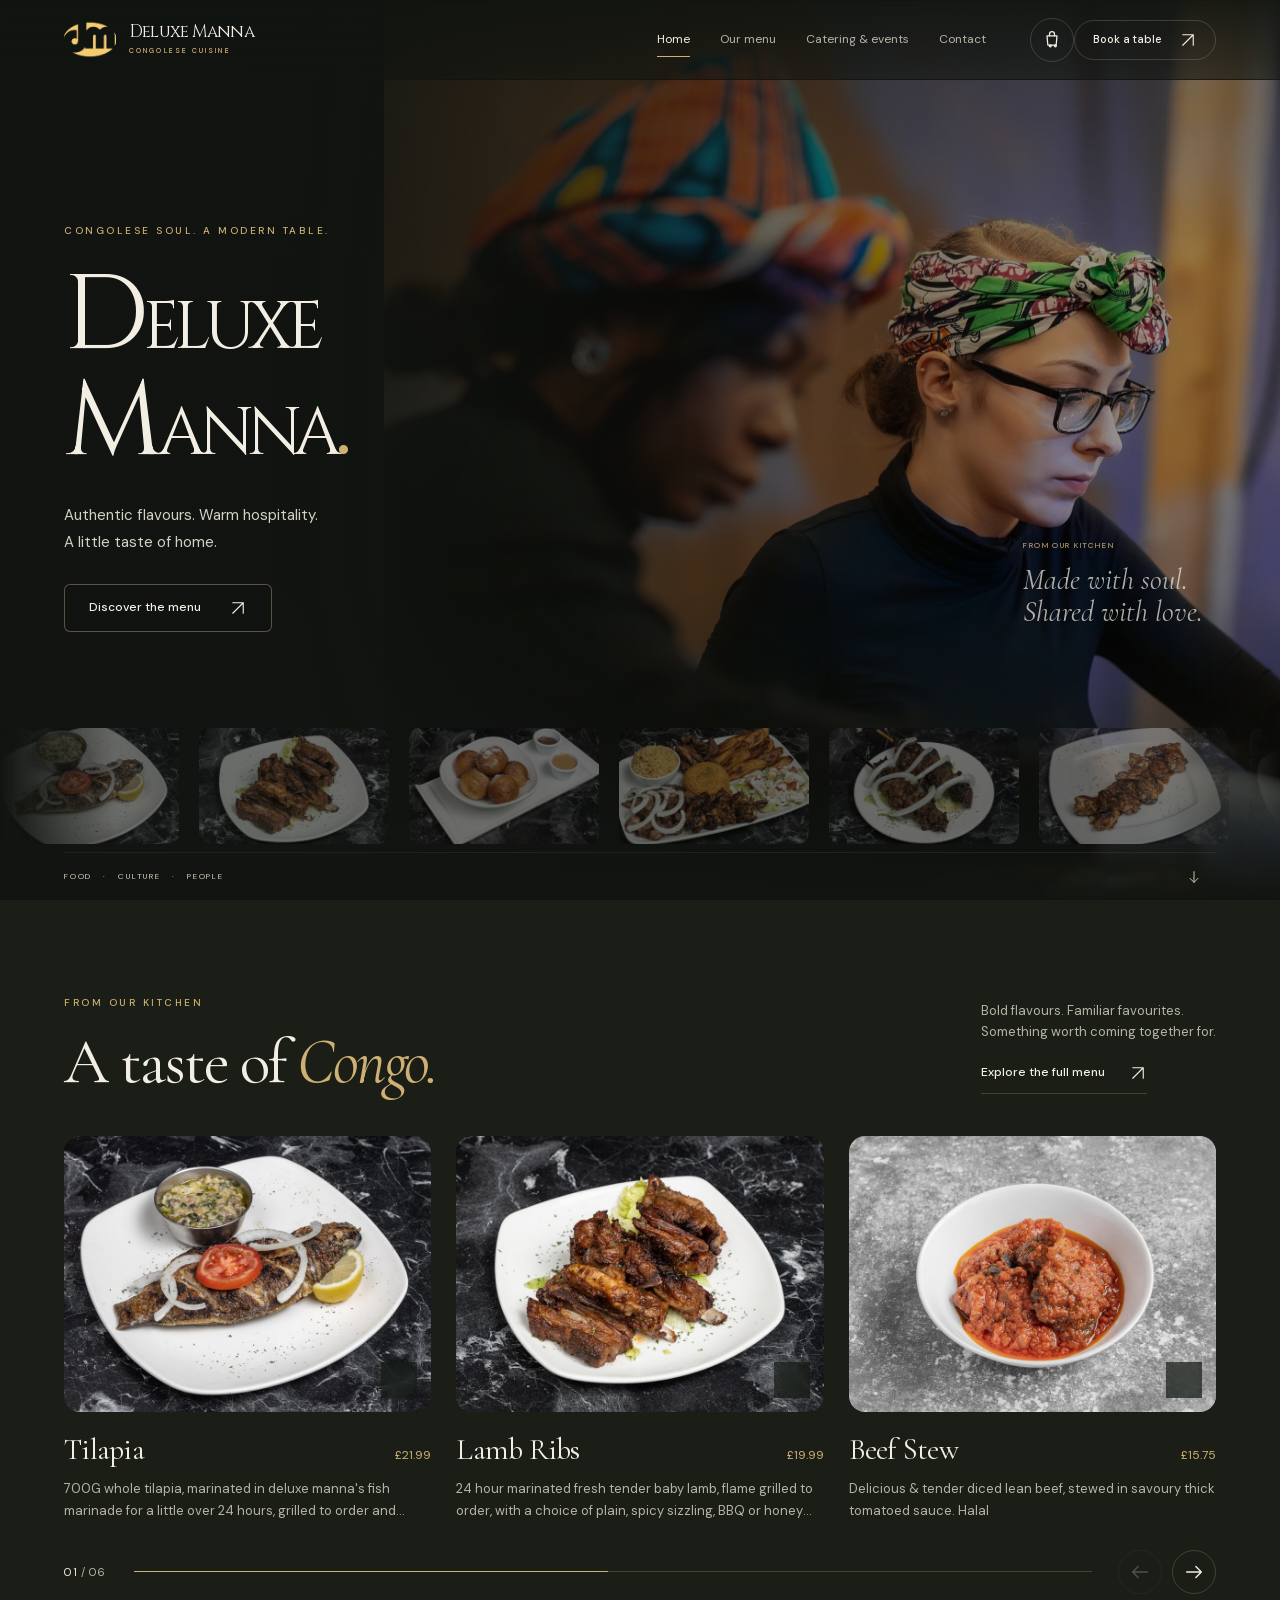
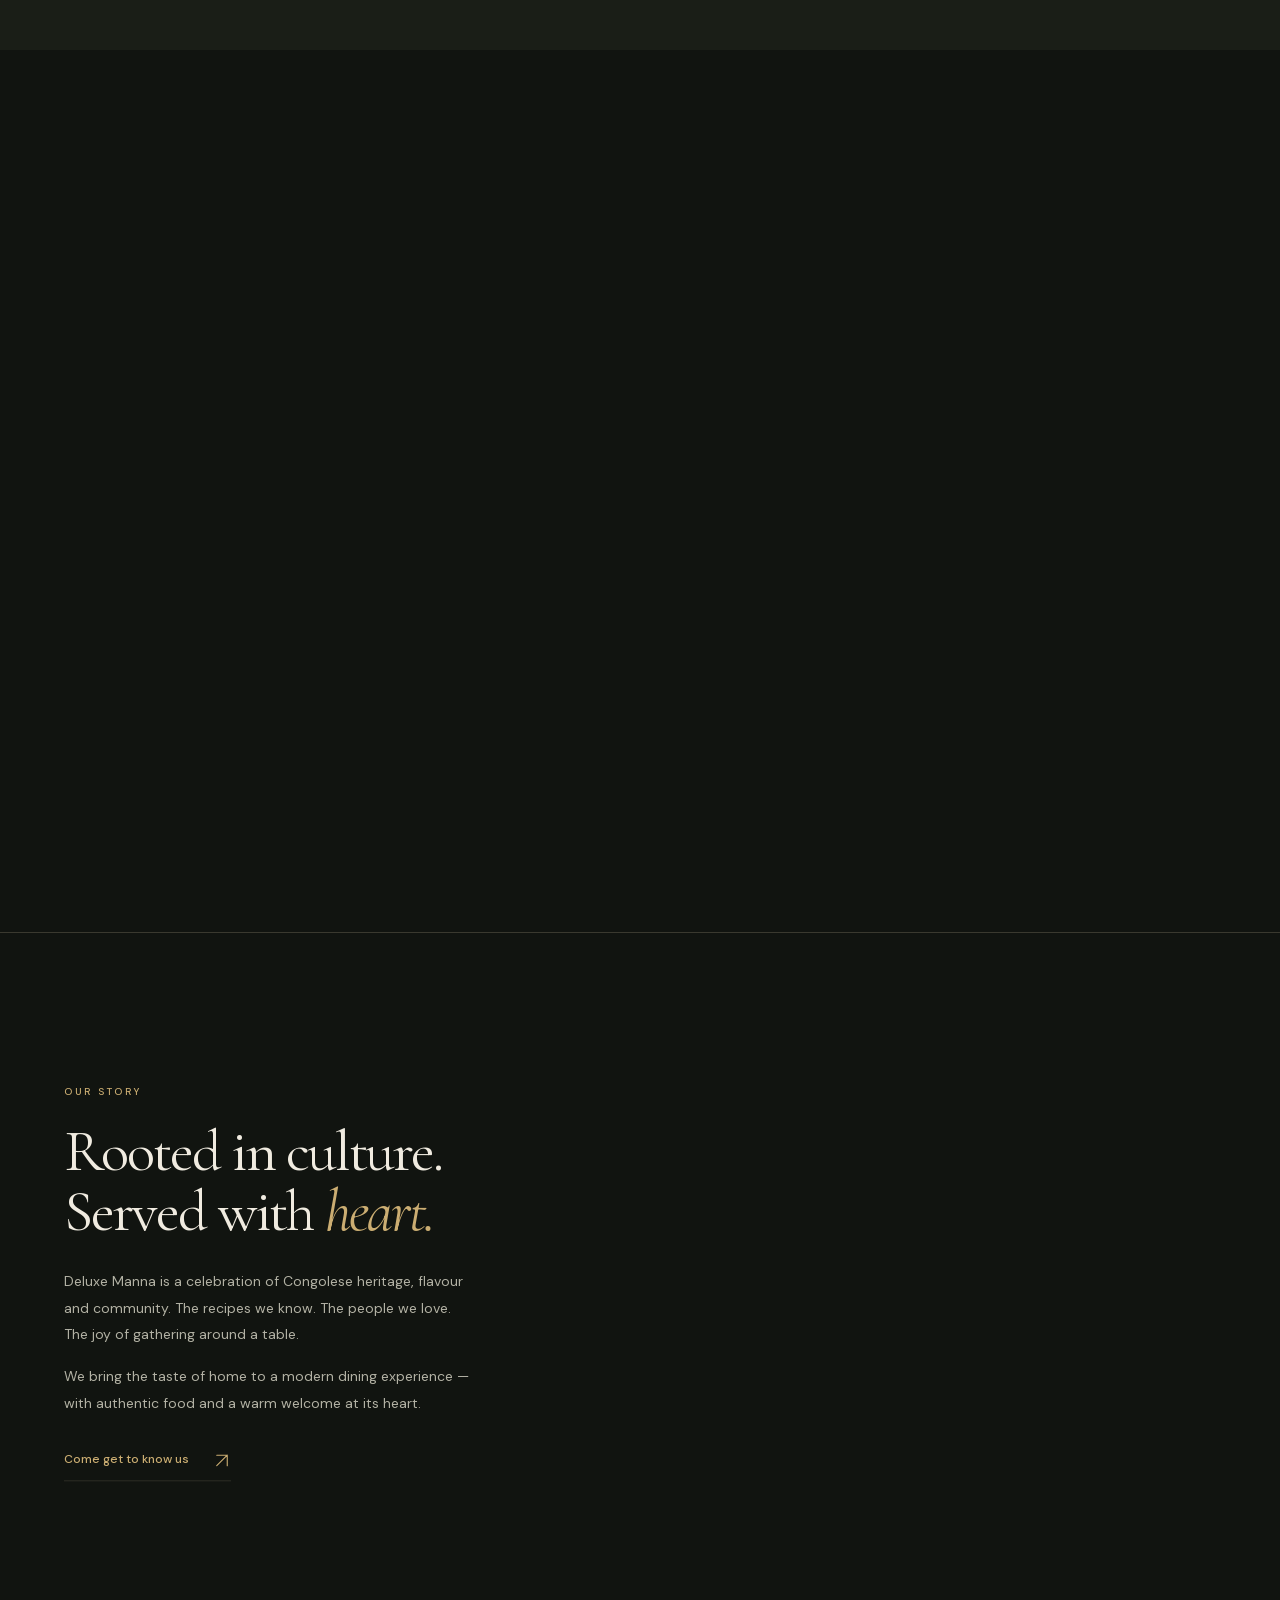
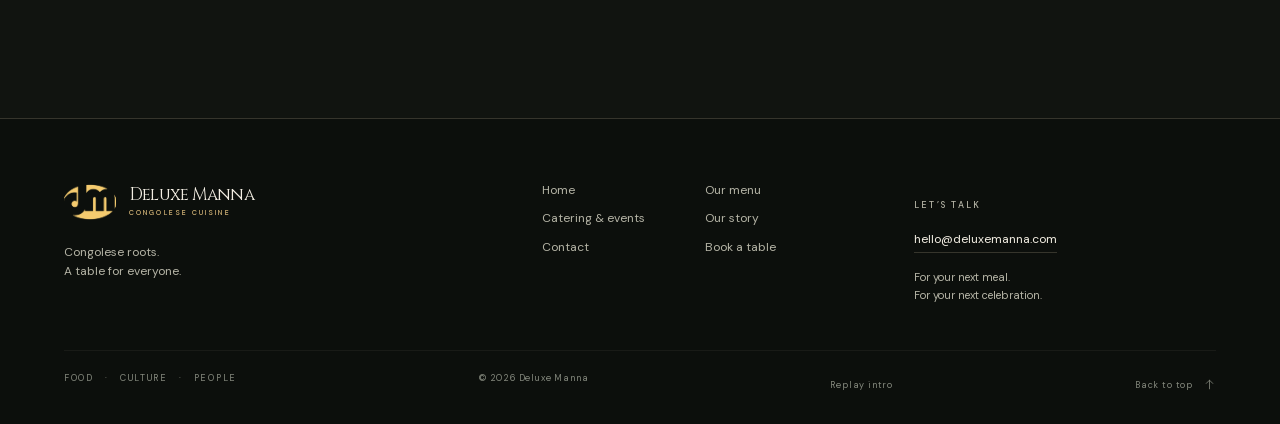
==== commit bbb47602: "fix: admin Menu tab — image upload, price/description/edit + add/remove + live Supabase sync - Admin" ====
--- a/index.html
+++ b/index.html
@@ -1,5 +1,5 @@
 <!doctype html>
-<html lang="en" id="top"><head><meta charset="utf-8"><meta name="viewport" content="width=device-width, initial-scale=1, viewport-fit=cover"><meta name="theme-color" content="#111410"><meta name="description" content="Congolese cuisine, made for sharing."><meta name="apple-mobile-web-app-capable" content="yes"><meta name="apple-mobile-web-app-status-bar-style" content="black-translucent"><title>Deluxe Manna — Congolese Cuisine</title><link rel="icon" type="image/png" href="assets/logo.png"><link rel="apple-touch-icon" href="assets/logo.png"><link rel="stylesheet" href="site.css?v=5"><link rel="stylesheet" href="home-v2.css?v=5"><link rel="stylesheet" href="cart.css?v=5"><script src="assets/vendor/gsap.min.js" defer></script><script src="assets/vendor/ScrollTrigger.min.js" defer></script><script src="site.js?v=5" defer></script><script src="home-v2.js?v=5" defer></script><script src="cart.js?v=5" defer></script><script src="supabase-content.js?v=5" defer></script></head><body class="home-page" data-page="home">
+<html lang="en" id="top"><head><meta charset="utf-8"><meta name="viewport" content="width=device-width, initial-scale=1, viewport-fit=cover"><meta name="theme-color" content="#111410"><meta name="description" content="Congolese cuisine, made for sharing."><meta name="apple-mobile-web-app-capable" content="yes"><meta name="apple-mobile-web-app-status-bar-style" content="black-translucent"><title>Deluxe Manna — Congolese Cuisine</title><link rel="icon" type="image/png" href="assets/logo.png"><link rel="apple-touch-icon" href="assets/logo.png"><link rel="stylesheet" href="site.css?v=5"><link rel="stylesheet" href="home-v2.css?v=5"><link rel="stylesheet" href="cart.css?v=5"><script src="assets/vendor/gsap.min.js" defer></script><script src="assets/vendor/ScrollTrigger.min.js" defer></script><script src="site.js?v=5" defer></script><script src="home-v2.js?v=5" defer></script><script src="cart.js?v=5" defer></script><script src="supabase-content.js?v=5" defer></script><script src="supabase-menu.js?v=5" defer></script></head><body class="home-page" data-page="home">
 <a class="skip-link" href="#main-content">Skip to content</a>
 <header class="site-header"><a class="brand-lockup" href="index.html" aria-label="Deluxe Manna home"><span class="brand-symbol"><img src="assets/logo.png" alt="" width="1890" height="1417"></span><span class="brand-name">Deluxe Manna<small>CONGOLESE CUISINE</small></span></a><nav class="desktop-nav" aria-label="Main navigation"><a href="index.html" aria-current="page"><span>Home</span></a><a href="menu.html"><span>Our menu</span></a><a href="catering.html"><span>Catering & events</span></a><a href="contact.html"><span>Contact</span></a></nav><button class="cart-trigger" type="button" aria-label="View basket"><svg viewBox="0 0 24 24" aria-hidden="true"><path d="M6 7h12l-1 11H7L6 7"/><path d="M9 7V5a3 3 0 0 1 6 0v2"/><circle cx="10" cy="19" r="1.2"/><circle cx="16" cy="19" r="1.2"/></svg><span class="cart-count"></span></button><a class="button button-outline header-book" href="index.html#booking">Book a table <svg viewBox="0 0 24 24" aria-hidden="true"><path d="M5 19 19 5M5 5h14v14"/></svg></a><div class="reading-progress" aria-hidden="true"></div></header>
 <nav class="mobile-tabs" aria-label="Main navigation"><a href="index.html" aria-current="page"><svg viewBox="0 0 24 24" aria-hidden="true"><path d="m3 10 9-7 9 7v10a1 1 0 0 1-1 1h-5v-8H9v8H4a1 1 0 0 1-1-1z"/></svg><span>Home</span></a><a href="menu.html"><svg viewBox="0 0 24 24" aria-hidden="true"><path d="M5 3v7a3 3 0 0 0 6 0V3M8 3v18M19 21V3c-4 3-4 10 0 10"/></svg><span>Menu</span></a><a href="catering.html"><svg viewBox="0 0 24 24" aria-hidden="true"><path d="m7 3-2 7a4 4 0 0 0 8 0l-2-7zM9 14v7M5 21h8M16 3l3 4M19 2v1M19 10h2"/></svg><span>Events</span></a><a href="contact.html"><svg viewBox="0 0 24 24" aria-hidden="true"><path d="M21 11.5a8.5 8.5 0 0 1-8.5 8.5H4l-2 2V11.5a9.5 9.5 0 0 1 19 0Z"/><path d="M7 11h.01M12 11h.01M17 11h.01"/></svg><span>Contact</span></a></nav>
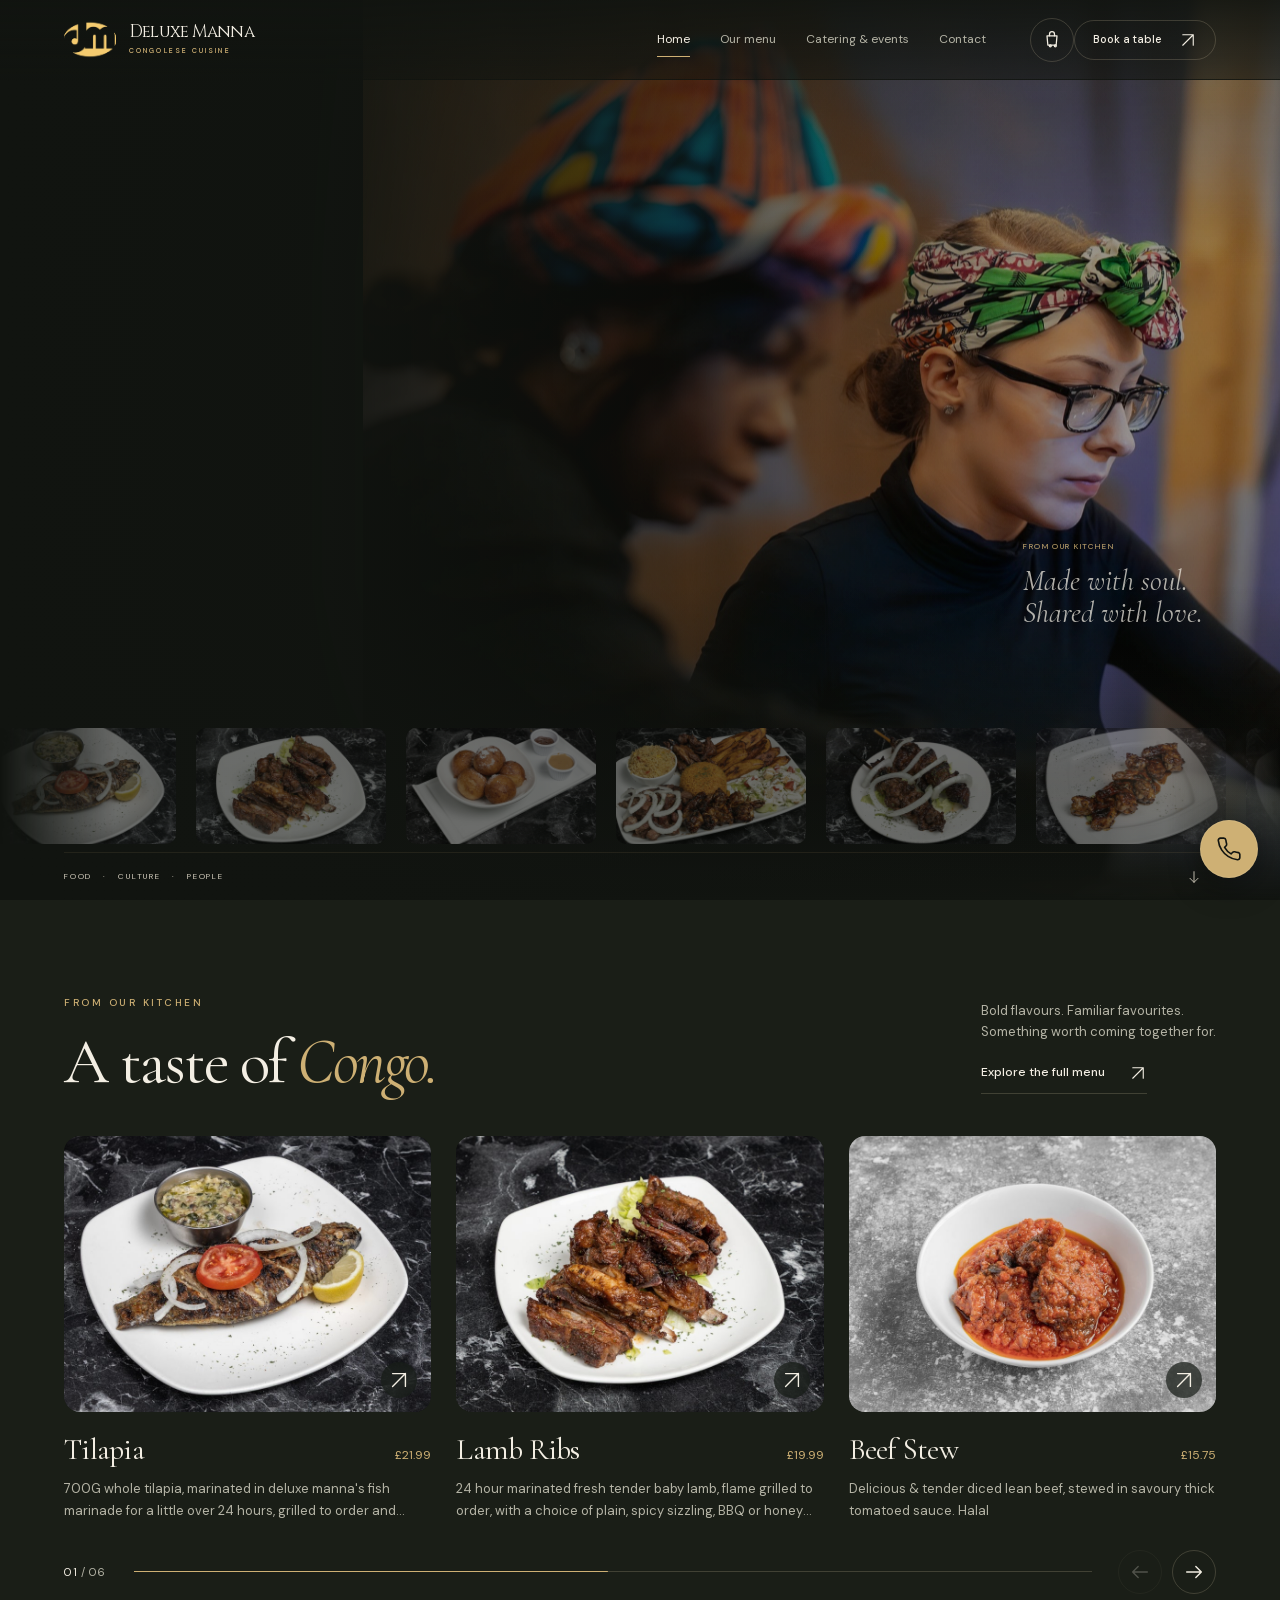
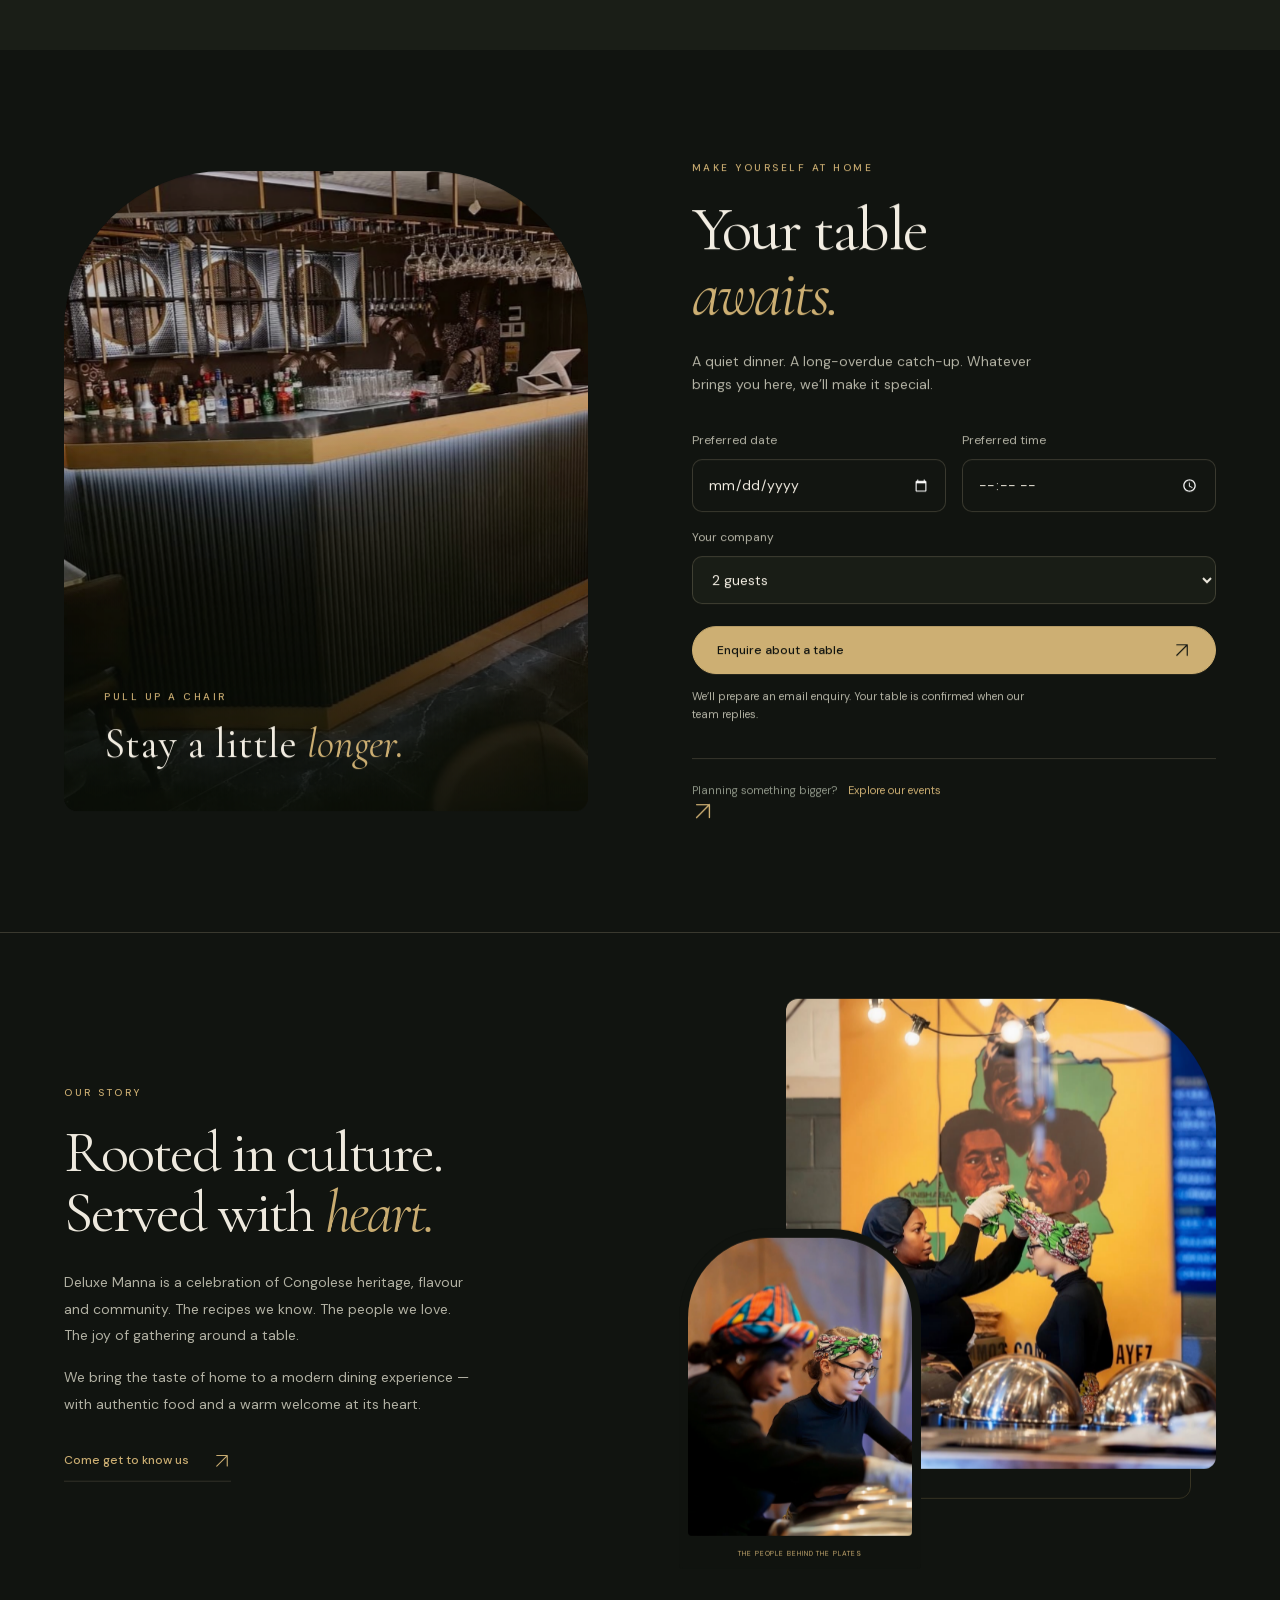
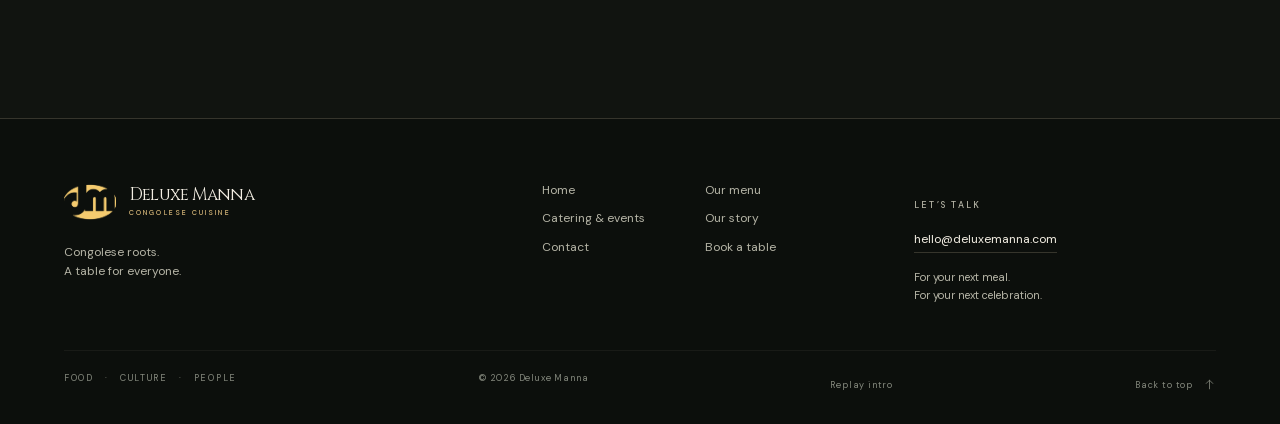
==== commit 4ca55d81: "feat: voice receptionist (Cartesia) + phone icon bottom-right - api/tts.js Vercel serverless proxy t" ====
--- a/index.html
+++ b/index.html
@@ -1,5 +1,5 @@
 <!doctype html>
-<html lang="en" id="top"><head><meta charset="utf-8"><meta name="viewport" content="width=device-width, initial-scale=1, viewport-fit=cover"><meta name="theme-color" content="#111410"><meta name="description" content="Congolese cuisine, made for sharing."><meta name="apple-mobile-web-app-capable" content="yes"><meta name="apple-mobile-web-app-status-bar-style" content="black-translucent"><title>Deluxe Manna — Congolese Cuisine</title><link rel="icon" type="image/png" href="assets/logo.png"><link rel="apple-touch-icon" href="assets/logo.png"><link rel="stylesheet" href="site.css?v=5"><link rel="stylesheet" href="home-v2.css?v=5"><link rel="stylesheet" href="cart.css?v=5"><script src="assets/vendor/gsap.min.js" defer></script><script src="assets/vendor/ScrollTrigger.min.js" defer></script><script src="site.js?v=5" defer></script><script src="home-v2.js?v=5" defer></script><script src="cart.js?v=5" defer></script><script src="supabase-content.js?v=5" defer></script><script src="supabase-menu.js?v=5" defer></script></head><body class="home-page" data-page="home">
+<html lang="en" id="top"><head><meta charset="utf-8"><meta name="viewport" content="width=device-width, initial-scale=1, viewport-fit=cover"><meta name="theme-color" content="#111410"><meta name="description" content="Congolese cuisine, made for sharing."><meta name="apple-mobile-web-app-capable" content="yes"><meta name="apple-mobile-web-app-status-bar-style" content="black-translucent"><title>Deluxe Manna — Congolese Cuisine</title><link rel="icon" type="image/png" href="assets/logo.png"><link rel="apple-touch-icon" href="assets/logo.png"><link rel="stylesheet" href="site.css?v=5"><link rel="stylesheet" href="home-v2.css?v=5"><link rel="stylesheet" href="cart.css?v=5"><link rel="stylesheet" href="voice-agent.css?v=5"><script src="assets/vendor/gsap.min.js" defer></script><script src="assets/vendor/ScrollTrigger.min.js" defer></script><script src="site.js?v=5" defer></script><script src="home-v2.js?v=5" defer></script><script src="cart.js?v=5" defer></script><script src="supabase-content.js?v=5" defer></script><script src="supabase-menu.js?v=5" defer></script><script src="voice-agent.js?v=5" defer></script></head><body class="home-page" data-page="home">
 <a class="skip-link" href="#main-content">Skip to content</a>
 <header class="site-header"><a class="brand-lockup" href="index.html" aria-label="Deluxe Manna home"><span class="brand-symbol"><img src="assets/logo.png" alt="" width="1890" height="1417"></span><span class="brand-name">Deluxe Manna<small>CONGOLESE CUISINE</small></span></a><nav class="desktop-nav" aria-label="Main navigation"><a href="index.html" aria-current="page"><span>Home</span></a><a href="menu.html"><span>Our menu</span></a><a href="catering.html"><span>Catering & events</span></a><a href="contact.html"><span>Contact</span></a></nav><button class="cart-trigger" type="button" aria-label="View basket"><svg viewBox="0 0 24 24" aria-hidden="true"><path d="M6 7h12l-1 11H7L6 7"/><path d="M9 7V5a3 3 0 0 1 6 0v2"/><circle cx="10" cy="19" r="1.2"/><circle cx="16" cy="19" r="1.2"/></svg><span class="cart-count"></span></button><a class="button button-outline header-book" href="index.html#booking">Book a table <svg viewBox="0 0 24 24" aria-hidden="true"><path d="M5 19 19 5M5 5h14v14"/></svg></a><div class="reading-progress" aria-hidden="true"></div></header>
 <nav class="mobile-tabs" aria-label="Main navigation"><a href="index.html" aria-current="page"><svg viewBox="0 0 24 24" aria-hidden="true"><path d="m3 10 9-7 9 7v10a1 1 0 0 1-1 1h-5v-8H9v8H4a1 1 0 0 1-1-1z"/></svg><span>Home</span></a><a href="menu.html"><svg viewBox="0 0 24 24" aria-hidden="true"><path d="M5 3v7a3 3 0 0 0 6 0V3M8 3v18M19 21V3c-4 3-4 10 0 10"/></svg><span>Menu</span></a><a href="catering.html"><svg viewBox="0 0 24 24" aria-hidden="true"><path d="m7 3-2 7a4 4 0 0 0 8 0l-2-7zM9 14v7M5 21h8M16 3l3 4M19 2v1M19 10h2"/></svg><span>Events</span></a><a href="contact.html"><svg viewBox="0 0 24 24" aria-hidden="true"><path d="M21 11.5a8.5 8.5 0 0 1-8.5 8.5H4l-2 2V11.5a9.5 9.5 0 0 1 19 0Z"/><path d="M7 11h.01M12 11h.01M17 11h.01"/></svg><span>Contact</span></a></nav>
@@ -57,5 +57,5 @@
 </main>
 
 <footer class="site-footer"><div class="container"><div class="footer-top"><div class="footer-brand"><a class="brand-lockup" href="index.html" aria-label="Deluxe Manna home"><span class="brand-symbol"><img src="assets/logo.png" alt="" width="1890" height="1417"></span><span class="brand-name">Deluxe Manna<small>CONGOLESE CUISINE</small></span></a><p>Congolese roots.<br>A table for everyone.</p></div><nav class="footer-nav" aria-label="Footer navigation"><a href="index.html">Home</a><a href="menu.html">Our menu</a><a href="catering.html">Catering & events</a><a href="index.html#story">Our story</a><a href="contact.html">Contact</a><a href="index.html#booking">Book a table</a></nav><div class="footer-contact"><p class="eyebrow">LET’S TALK</p><a href="mailto:hello@deluxemanna.com">hello@deluxemanna.com</a><p>For your next meal.<br>For your next celebration.</p></div></div><div class="footer-base"><span class="footer-culture">Food &nbsp; · &nbsp; Culture &nbsp; · &nbsp; People</span><span class="footer-copyright">© 2026 Deluxe Manna</span><button type="button" class="replay-intro">Replay intro</button><a href="#top">Back to top <svg viewBox="0 0 24 24" aria-hidden="true"><path d="M12 20V4m-6 6 6-6 6 6"/></svg></a></div></div></footer>
-<div class="brand-intro" hidden role="dialog" aria-modal="true" aria-label="Welcome to Deluxe Manna"><div class="intro-center"><span class="brand-symbol intro-symbol"><img src="assets/logo.png" alt="" width="1890" height="1417"></span><p class="intro-name">Deluxe Manna</p><div class="intro-line"></div><div class="intro-caption"><span>Food</span><span>Culture</span><span>People</span></div></div><button class="intro-skip" type="button">Skip intro <svg viewBox="0 0 24 24" aria-hidden="true"><path d="M5 19 19 5M5 5h14v14"/></svg></button></div><div class="route-transition" hidden aria-hidden="true"><div class="route-panel route-panel-a"></div><div class="route-panel route-panel-b"></div><div class="route-label"><span>Deluxe Manna</span><span class="route-destination"></span></div></div><div class="cart-backdrop" data-close-cart aria-hidden="true"></div><div class="cart-drawer" role="dialog" aria-modal="true" aria-label="Your basket"><div class="cart-drawer-head"><h2>Your <em>basket</em></h2><button class="cart-close" type="button" data-close-cart aria-label="Close basket"><svg viewBox="0 0 24 24" aria-hidden="true"><path d="m6 6 12 12M18 6 6 18"/></svg></button></div><div class="cart-drawer-body"><div class="cart-empty"><svg viewBox="0 0 24 24" aria-hidden="true"><path d="M6 7h12l-1 11H7L6 7"/><path d="M9 7V5a3 3 0 0 1 6 0v2"/><circle cx="10" cy="19" r="1.2"/><circle cx="16" cy="19" r="1.2"/></svg><p>Your basket is empty</p><p style="font-size:12px; color:var(--muted); margin-top:6px">Tap + beside any dish to add it.</p></div><div class="cart-items"></div></div><div class="cart-drawer-foot"><div class="cart-totals"><div><span>Subtotal</span><span data-cart-subtotal>£0.00</span></div><div><span>Delivery</span><span data-cart-fee>—</span></div><div><strong>Total</strong><strong data-cart-total>£0.00</strong></div></div><a class="button cart-checkout" href="checkout.html">Go to checkout <svg viewBox="0 0 24 24" aria-hidden="true"><path d="M5 19 19 5M5 5h14v14"/></svg></a><p class="cart-note">Pay on delivery or card at checkout. No Deliveroo needed.</p></div></div>
+<div class="brand-intro" hidden role="dialog" aria-modal="true" aria-label="Welcome to Deluxe Manna"><div class="intro-center"><span class="brand-symbol intro-symbol"><img src="assets/logo.png" alt="" width="1890" height="1417"></span><p class="intro-name">Deluxe Manna</p><div class="intro-line"></div><div class="intro-caption"><span>Food</span><span>Culture</span><span>People</span></div></div><button class="intro-skip" type="button">Skip intro <svg viewBox="0 0 24 24" aria-hidden="true"><path d="M5 19 19 5M5 5h14v14"/></svg></button></div><div class="route-transition" hidden aria-hidden="true"><div class="route-panel route-panel-a"></div><div class="route-panel route-panel-b"></div><div class="route-label"><span>Deluxe Manna</span><span class="route-destination"></span></div></div><div class="cart-backdrop" data-close-cart aria-hidden="true"></div><div class="cart-drawer" role="dialog" aria-modal="true" aria-label="Your basket"><div class="cart-drawer-head"><h2>Your <em>basket</em></h2><button class="cart-close" type="button" data-close-cart aria-label="Close basket"><svg viewBox="0 0 24 24" aria-hidden="true"><path d="m6 6 12 12M18 6 6 18"/></svg></button></div><div class="cart-drawer-body"><div class="cart-empty"><svg viewBox="0 0 24 24" aria-hidden="true"><path d="M6 7h12l-1 11H7L6 7"/><path d="M9 7V5a3 3 0 0 1 6 0v2"/><circle cx="10" cy="19" r="1.2"/><circle cx="16" cy="19" r="1.2"/></svg><p>Your basket is empty</p><p style="font-size:12px; color:var(--muted); margin-top:6px">Tap + beside any dish to add it.</p></div><div class="cart-items"></div></div><div class="cart-drawer-foot"><div class="cart-totals"><div><span>Subtotal</span><span data-cart-subtotal>£0.00</span></div><div><span>Delivery</span><span data-cart-fee>—</span></div><div><strong>Total</strong><strong data-cart-total>£0.00</strong></div></div><a class="button cart-checkout" href="checkout.html">Go to checkout <svg viewBox="0 0 24 24" aria-hidden="true"><path d="M5 19 19 5M5 5h14v14"/></svg></a><p class="cart-note">Pay on delivery or card at checkout. No Deliveroo needed.</p></div></div><button class="voice-phone" type="button" aria-label="Talk to receptionist"><svg viewBox="0 0 24 24" aria-hidden="true"><path d="M22 16.9v3a2 2 0 0 1-2.2 2 19.8 19.8 0 0 1-8.6-3.1 19.5 19.5 0 0 1-6-6 19.8 19.8 0 0 1-3.1-8.7A2 2 0 0 1 4.1 2h3a2 2 0 0 1 2 1.7c.13 1.2.37 2.4.7 3.5a2 2 0 0 1-.6 2l-1.3 1.3a16 16 0 0 0 6 6l1.3-1.3a2 2 0 0 1 2-.6c1.1.33 2.3.57 3.5.7A2 2 0 0 1 22 16.9z"/></svg></button><div class="voice-panel" hidden><div class="voice-head"><h3>Receptionist <em>— voice order</em></h3><button class="cart-close" type="button" data-voice-close aria-label="Close"><svg viewBox="0 0 24 24" aria-hidden="true"><path d="m6 6 12 12M18 6 6 18"/></svg></button></div><div class="voice-body"><div class="voice-status"><span class="voice-dot"></span><span data-voice-status>Tap Talk and speak</span></div><div class="voice_wave" hidden><span></span><span></span><span></span><span></span></div><div class="voice-transcript" data-voice-transcript><em>Say “two beef skewers and a tilapia” …</em></div><div class="voice-reply" data-voice-reply></div><div class="voice-cart-preview" data-voice-cart><em style="color:var(--muted)">Basket empty</em></div><div class="voice-actions"><button class="btn btn-gold" type="button" data-voice-talk>🎤 Talk</button><button class="btn" type="button" data-voice-cart-open>View basket</button></div><p class="note" style="font-size:11px; color:var(--muted); margin-top:10px">Powered by Cartesia Sonic. Your voice adds to cart live — open the cart to see it update.</p></div></div>
 </body></html>
--- a/voice-agent.css
+++ b/voice-agent.css
@@ -0,0 +1,46 @@
+/* Voice agent — phone icon + panel */
+.voice-phone{
+  position:fixed; right:22px; bottom:22px; z-index:160;
+  width:58px; height:58px; border-radius:50%; border:0;
+  background:var(--gold); color:#111410; display:grid; place-items:center;
+  box-shadow:0 8px 32px rgba(0,0,0,.35), 0 0 0 1px rgba(255,255,255,.08) inset;
+  cursor:pointer; transition:transform .2s, box-shadow .2s;
+}
+.voice-phone:hover{transform:scale(1.06); box-shadow:0 12px 36px rgba(0,0,0,.45)}
+.voice-phone svg{width:26px; height:26px}
+.voice-phone.pulse{animation:voice-pulse 1.6s infinite}
+@keyframes voice-pulse{0%{box-shadow:0 0 0 0 rgba(206,176,116,.5)}70%{box-shadow:0 0 0 14px rgba(206,176,116,0)}100%{box-shadow:0 0 0 0 rgba(206,176,116,0)}}
+
+.voice-panel{
+  position:fixed; right:22px; bottom:90px; z-index:160; width:min(380px, calc(100vw - 24px));
+  background:var(--surface); border:1px solid var(--line); border-radius:18px;
+  box-shadow:0 20px 60px rgba(0,0,0,.5); overflow:hidden;
+  transform:translateY(12px) scale(.98); opacity:0; pointer-events:none; transition:transform .3s var(--ease), opacity .3s;
+}
+.voice-panel.open{transform:translateY(0) scale(1); opacity:1; pointer-events:auto}
+.voice-head{padding:16px 18px; border-bottom:1px solid var(--line); display:flex; align-items:center; justify-content:space-between}
+.voice-head h3{font-family:var(--serif); font-size:18px; margin:0}
+.voice-head h3 em{color:var(--gold)}
+.voice-status{font:600 10px var(--sans); letter-spacing:.12em; text-transform:uppercase; color:var(--gold); display:flex; align-items:center; gap:8px}
+.voice-dot{width:8px; height:8px; border-radius:50%; background:#ff3b30; opacity:.5}
+.voice-dot.listening{background:#34c759; opacity:1; box-shadow:0 0 0 6px rgba(52,199,89,.2); animation:voice-breathe 1s infinite}
+@keyframes voice-breathe{0%,100%{transform:scale(1)}50%{transform:scale(1.15)}}
+.voice-body{padding:16px 18px}
+.voice-transcript{min-height:52px; padding:12px; border-radius:12px; background:rgba(255,255,255,.04); border:1px solid var(--line); font-size:13px; color:var(--cream)}
+.voice-transcript em{color:var(--muted); font-style:normal}
+.voice-reply{margin-top:10px; font-size:13px; color:var(--muted); min-height:20px}
+.voice-cart-preview{margin-top:12px; border-top:1px solid var(--line); padding-top:12px}
+.voice-cart-preview h4{font:600 11px var(--sans); letter-spacing:.1em; text-transform:uppercase; color:var(--muted); margin:0 0 8px}
+.voice-actions{display:flex; gap:8px; margin-top:14px}
+.voice-actions .btn{flex:1; justify-content:center}
+.voice_wave{display:flex; gap:3px; align-items:center; height:22px; margin-top:8px}
+.voice_wave span{width:3px; height:6px; background:var(--gold); border-radius:2px; animation:wave 1s infinite ease-in-out}
+.voice_wave span:nth-child(2){animation-delay:.1s}
+.voice_wave span:nth-child(3){animation-delay:.2s}
+.voice_wave span:nth-child(4){animation-delay:.3s}
+@keyframes wave{0%,100%{height:6px; opacity:.6}50%{height:18px; opacity:1}}
+.voice-panel[hidden]{display:block; visibility:hidden}
+@media(max-width:760px){
+  .voice-phone{right:16px; bottom:108px}
+  .voice-panel{right:12px; left:12px; width:auto; bottom:168px}
+}
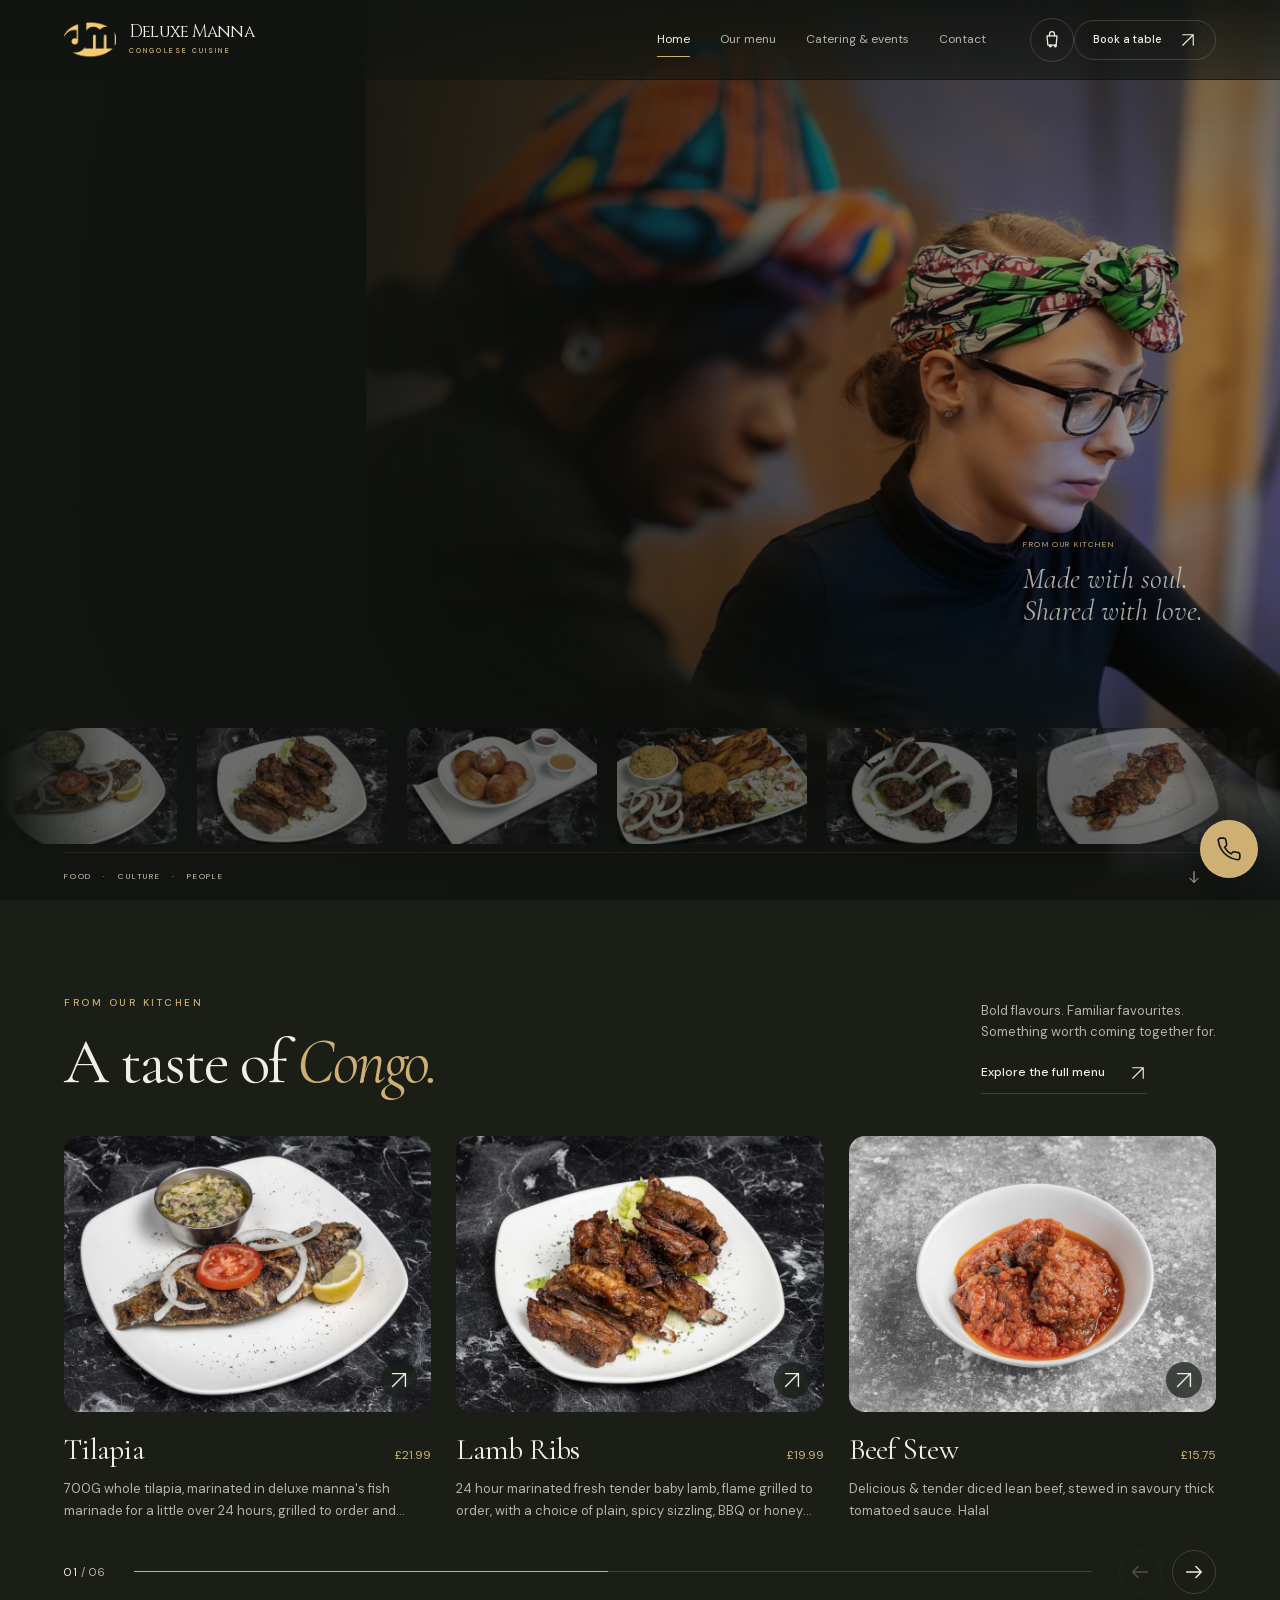
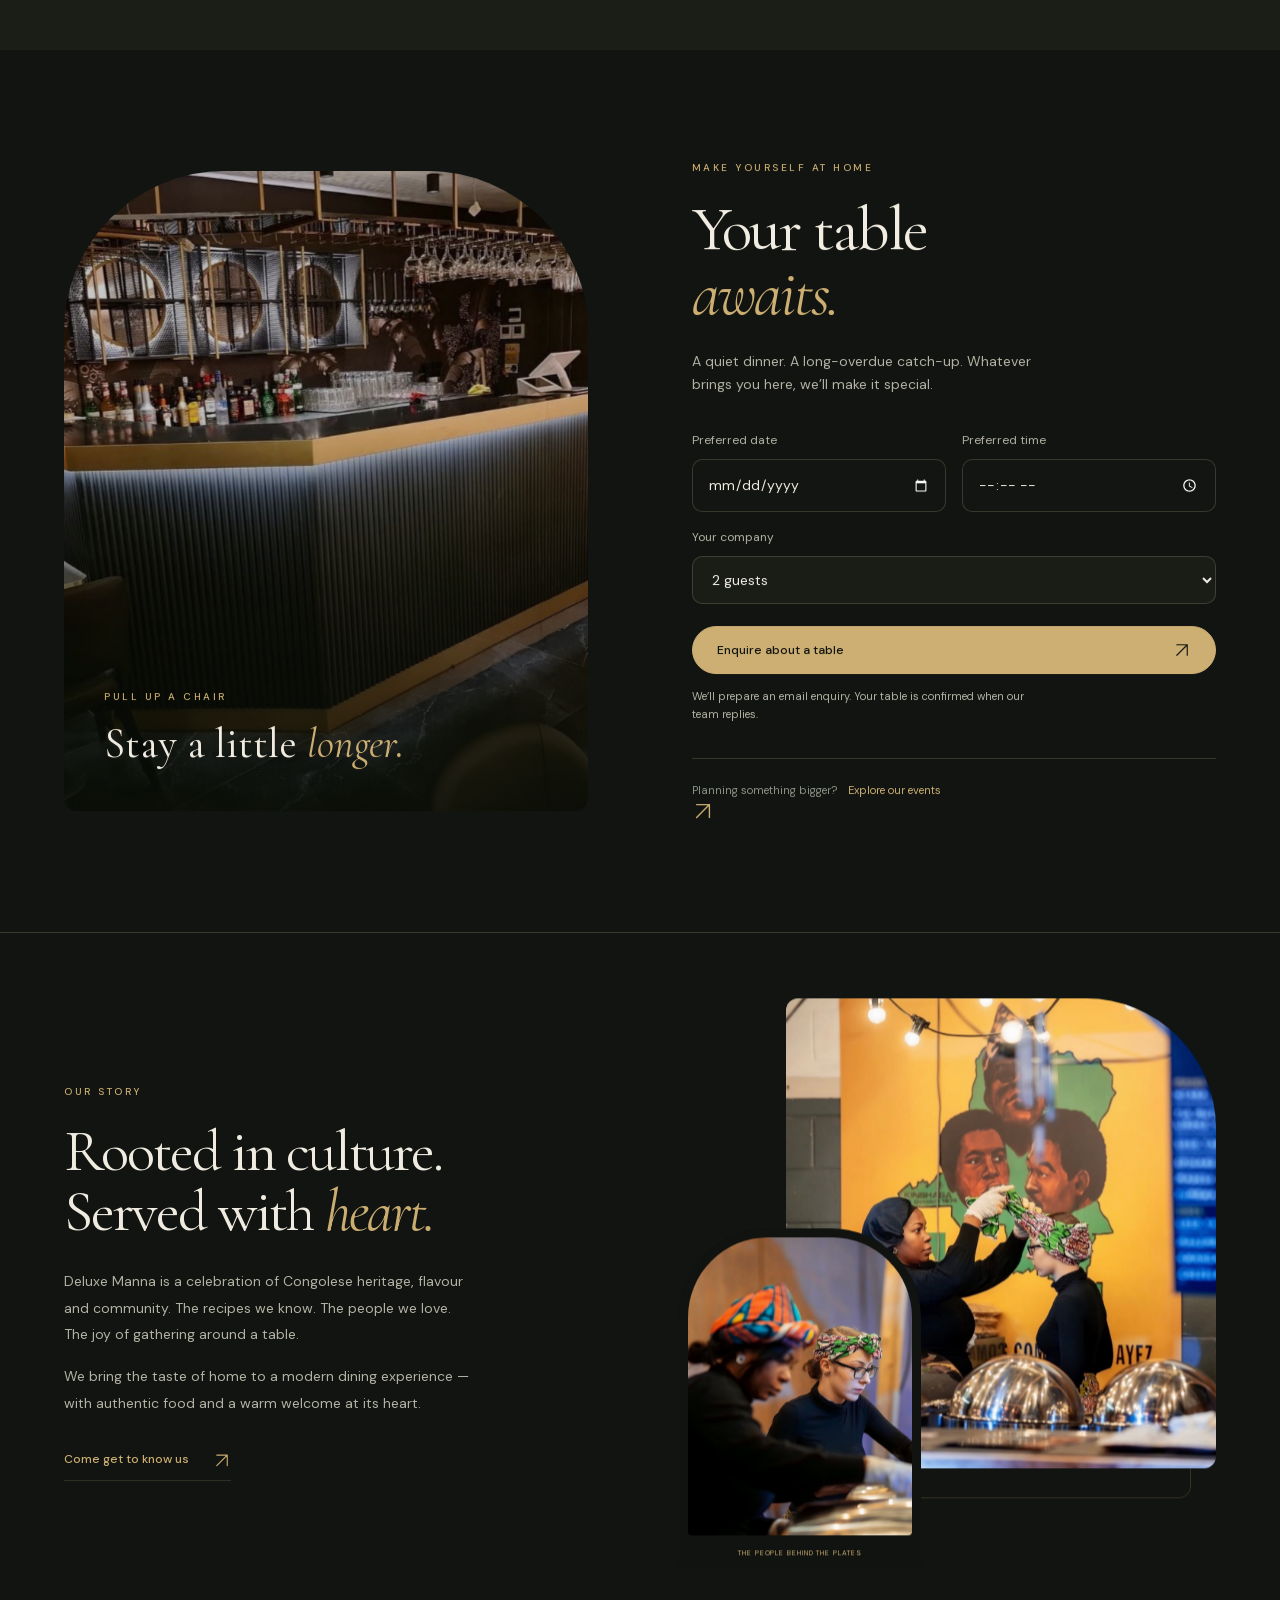
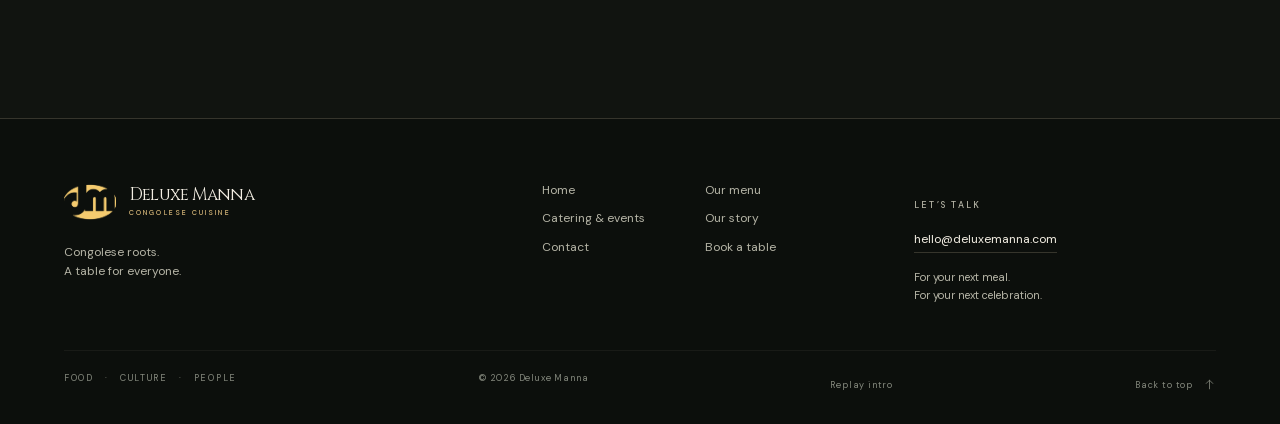
==== commit e16605f2: "fix: voice agent auto-listen + remove emojis - Phone icon tap now auto-starts listening (showPanel c" ====
--- a/index.html
+++ b/index.html
@@ -57,5 +57,5 @@
 </main>
 
 <footer class="site-footer"><div class="container"><div class="footer-top"><div class="footer-brand"><a class="brand-lockup" href="index.html" aria-label="Deluxe Manna home"><span class="brand-symbol"><img src="assets/logo.png" alt="" width="1890" height="1417"></span><span class="brand-name">Deluxe Manna<small>CONGOLESE CUISINE</small></span></a><p>Congolese roots.<br>A table for everyone.</p></div><nav class="footer-nav" aria-label="Footer navigation"><a href="index.html">Home</a><a href="menu.html">Our menu</a><a href="catering.html">Catering & events</a><a href="index.html#story">Our story</a><a href="contact.html">Contact</a><a href="index.html#booking">Book a table</a></nav><div class="footer-contact"><p class="eyebrow">LET’S TALK</p><a href="mailto:hello@deluxemanna.com">hello@deluxemanna.com</a><p>For your next meal.<br>For your next celebration.</p></div></div><div class="footer-base"><span class="footer-culture">Food &nbsp; · &nbsp; Culture &nbsp; · &nbsp; People</span><span class="footer-copyright">© 2026 Deluxe Manna</span><button type="button" class="replay-intro">Replay intro</button><a href="#top">Back to top <svg viewBox="0 0 24 24" aria-hidden="true"><path d="M12 20V4m-6 6 6-6 6 6"/></svg></a></div></div></footer>
-<div class="brand-intro" hidden role="dialog" aria-modal="true" aria-label="Welcome to Deluxe Manna"><div class="intro-center"><span class="brand-symbol intro-symbol"><img src="assets/logo.png" alt="" width="1890" height="1417"></span><p class="intro-name">Deluxe Manna</p><div class="intro-line"></div><div class="intro-caption"><span>Food</span><span>Culture</span><span>People</span></div></div><button class="intro-skip" type="button">Skip intro <svg viewBox="0 0 24 24" aria-hidden="true"><path d="M5 19 19 5M5 5h14v14"/></svg></button></div><div class="route-transition" hidden aria-hidden="true"><div class="route-panel route-panel-a"></div><div class="route-panel route-panel-b"></div><div class="route-label"><span>Deluxe Manna</span><span class="route-destination"></span></div></div><div class="cart-backdrop" data-close-cart aria-hidden="true"></div><div class="cart-drawer" role="dialog" aria-modal="true" aria-label="Your basket"><div class="cart-drawer-head"><h2>Your <em>basket</em></h2><button class="cart-close" type="button" data-close-cart aria-label="Close basket"><svg viewBox="0 0 24 24" aria-hidden="true"><path d="m6 6 12 12M18 6 6 18"/></svg></button></div><div class="cart-drawer-body"><div class="cart-empty"><svg viewBox="0 0 24 24" aria-hidden="true"><path d="M6 7h12l-1 11H7L6 7"/><path d="M9 7V5a3 3 0 0 1 6 0v2"/><circle cx="10" cy="19" r="1.2"/><circle cx="16" cy="19" r="1.2"/></svg><p>Your basket is empty</p><p style="font-size:12px; color:var(--muted); margin-top:6px">Tap + beside any dish to add it.</p></div><div class="cart-items"></div></div><div class="cart-drawer-foot"><div class="cart-totals"><div><span>Subtotal</span><span data-cart-subtotal>£0.00</span></div><div><span>Delivery</span><span data-cart-fee>—</span></div><div><strong>Total</strong><strong data-cart-total>£0.00</strong></div></div><a class="button cart-checkout" href="checkout.html">Go to checkout <svg viewBox="0 0 24 24" aria-hidden="true"><path d="M5 19 19 5M5 5h14v14"/></svg></a><p class="cart-note">Pay on delivery or card at checkout. No Deliveroo needed.</p></div></div><button class="voice-phone" type="button" aria-label="Talk to receptionist"><svg viewBox="0 0 24 24" aria-hidden="true"><path d="M22 16.9v3a2 2 0 0 1-2.2 2 19.8 19.8 0 0 1-8.6-3.1 19.5 19.5 0 0 1-6-6 19.8 19.8 0 0 1-3.1-8.7A2 2 0 0 1 4.1 2h3a2 2 0 0 1 2 1.7c.13 1.2.37 2.4.7 3.5a2 2 0 0 1-.6 2l-1.3 1.3a16 16 0 0 0 6 6l1.3-1.3a2 2 0 0 1 2-.6c1.1.33 2.3.57 3.5.7A2 2 0 0 1 22 16.9z"/></svg></button><div class="voice-panel" hidden><div class="voice-head"><h3>Receptionist <em>— voice order</em></h3><button class="cart-close" type="button" data-voice-close aria-label="Close"><svg viewBox="0 0 24 24" aria-hidden="true"><path d="m6 6 12 12M18 6 6 18"/></svg></button></div><div class="voice-body"><div class="voice-status"><span class="voice-dot"></span><span data-voice-status>Tap Talk and speak</span></div><div class="voice_wave" hidden><span></span><span></span><span></span><span></span></div><div class="voice-transcript" data-voice-transcript><em>Say “two beef skewers and a tilapia” …</em></div><div class="voice-reply" data-voice-reply></div><div class="voice-cart-preview" data-voice-cart><em style="color:var(--muted)">Basket empty</em></div><div class="voice-actions"><button class="btn btn-gold" type="button" data-voice-talk>🎤 Talk</button><button class="btn" type="button" data-voice-cart-open>View basket</button></div><p class="note" style="font-size:11px; color:var(--muted); margin-top:10px">Powered by Cartesia Sonic. Your voice adds to cart live — open the cart to see it update.</p></div></div>
+<div class="brand-intro" hidden role="dialog" aria-modal="true" aria-label="Welcome to Deluxe Manna"><div class="intro-center"><span class="brand-symbol intro-symbol"><img src="assets/logo.png" alt="" width="1890" height="1417"></span><p class="intro-name">Deluxe Manna</p><div class="intro-line"></div><div class="intro-caption"><span>Food</span><span>Culture</span><span>People</span></div></div><button class="intro-skip" type="button">Skip intro <svg viewBox="0 0 24 24" aria-hidden="true"><path d="M5 19 19 5M5 5h14v14"/></svg></button></div><div class="route-transition" hidden aria-hidden="true"><div class="route-panel route-panel-a"></div><div class="route-panel route-panel-b"></div><div class="route-label"><span>Deluxe Manna</span><span class="route-destination"></span></div></div><div class="cart-backdrop" data-close-cart aria-hidden="true"></div><div class="cart-drawer" role="dialog" aria-modal="true" aria-label="Your basket"><div class="cart-drawer-head"><h2>Your <em>basket</em></h2><button class="cart-close" type="button" data-close-cart aria-label="Close basket"><svg viewBox="0 0 24 24" aria-hidden="true"><path d="m6 6 12 12M18 6 6 18"/></svg></button></div><div class="cart-drawer-body"><div class="cart-empty"><svg viewBox="0 0 24 24" aria-hidden="true"><path d="M6 7h12l-1 11H7L6 7"/><path d="M9 7V5a3 3 0 0 1 6 0v2"/><circle cx="10" cy="19" r="1.2"/><circle cx="16" cy="19" r="1.2"/></svg><p>Your basket is empty</p><p style="font-size:12px; color:var(--muted); margin-top:6px">Tap + beside any dish to add it.</p></div><div class="cart-items"></div></div><div class="cart-drawer-foot"><div class="cart-totals"><div><span>Subtotal</span><span data-cart-subtotal>£0.00</span></div><div><span>Delivery</span><span data-cart-fee>—</span></div><div><strong>Total</strong><strong data-cart-total>£0.00</strong></div></div><a class="button cart-checkout" href="checkout.html">Go to checkout <svg viewBox="0 0 24 24" aria-hidden="true"><path d="M5 19 19 5M5 5h14v14"/></svg></a><p class="cart-note">Pay on delivery or card at checkout. No Deliveroo needed.</p></div></div><button class="voice-phone" type="button" aria-label="Talk to receptionist"><svg viewBox="0 0 24 24" aria-hidden="true"><path d="M22 16.9v3a2 2 0 0 1-2.2 2 19.8 19.8 0 0 1-8.6-3.1 19.5 19.5 0 0 1-6-6 19.8 19.8 0 0 1-3.1-8.7A2 2 0 0 1 4.1 2h3a2 2 0 0 1 2 1.7c.13 1.2.37 2.4.7 3.5a2 2 0 0 1-.6 2l-1.3 1.3a16 16 0 0 0 6 6l1.3-1.3a2 2 0 0 1 2-.6c1.1.33 2.3.57 3.5.7A2 2 0 0 1 22 16.9z"/></svg></button><div class="voice-panel" hidden><div class="voice-head"><h3>Receptionist <em>— voice order</em></h3><button class="cart-close" type="button" data-voice-close aria-label="Close"><svg viewBox="0 0 24 24" aria-hidden="true"><path d="m6 6 12 12M18 6 6 18"/></svg></button></div><div class="voice-body"><div class="voice-status"><span class="voice-dot"></span><span data-voice-status>Listening…</span></div><div class="voice_wave" hidden><span></span><span></span><span></span><span></span></div><div class="voice-transcript" data-voice-transcript><em>Say “two beef skewers and a tilapia” …</em></div><div class="voice-reply" data-voice-reply></div><div class="voice-cart-preview" data-voice-cart><em style="color:var(--muted)">Basket empty</em></div><div class="voice-actions"><button class="btn btn-gold" type="button" data-voice-talk><svg viewBox="0 0 24 24" aria-hidden="true"><path d="M12 14a3 3 0 0 0 3-3V5a3 3 0 0 0-6 0v6a3 3 0 0 0 3 3z"/><path d="M19 10a7 7 0 0 1-14 0"/><path d="M12 19v4"/><path d="M8 23h8"/></svg> Talk</button><button class="btn" type="button" data-voice-cart-open>View basket</button></div><p class="note" style="font-size:11px; color:var(--muted); margin-top:10px">Powered by Cartesia Sonic. Your voice adds to cart live — open the cart to see it update.</p></div></div>
 </body></html>
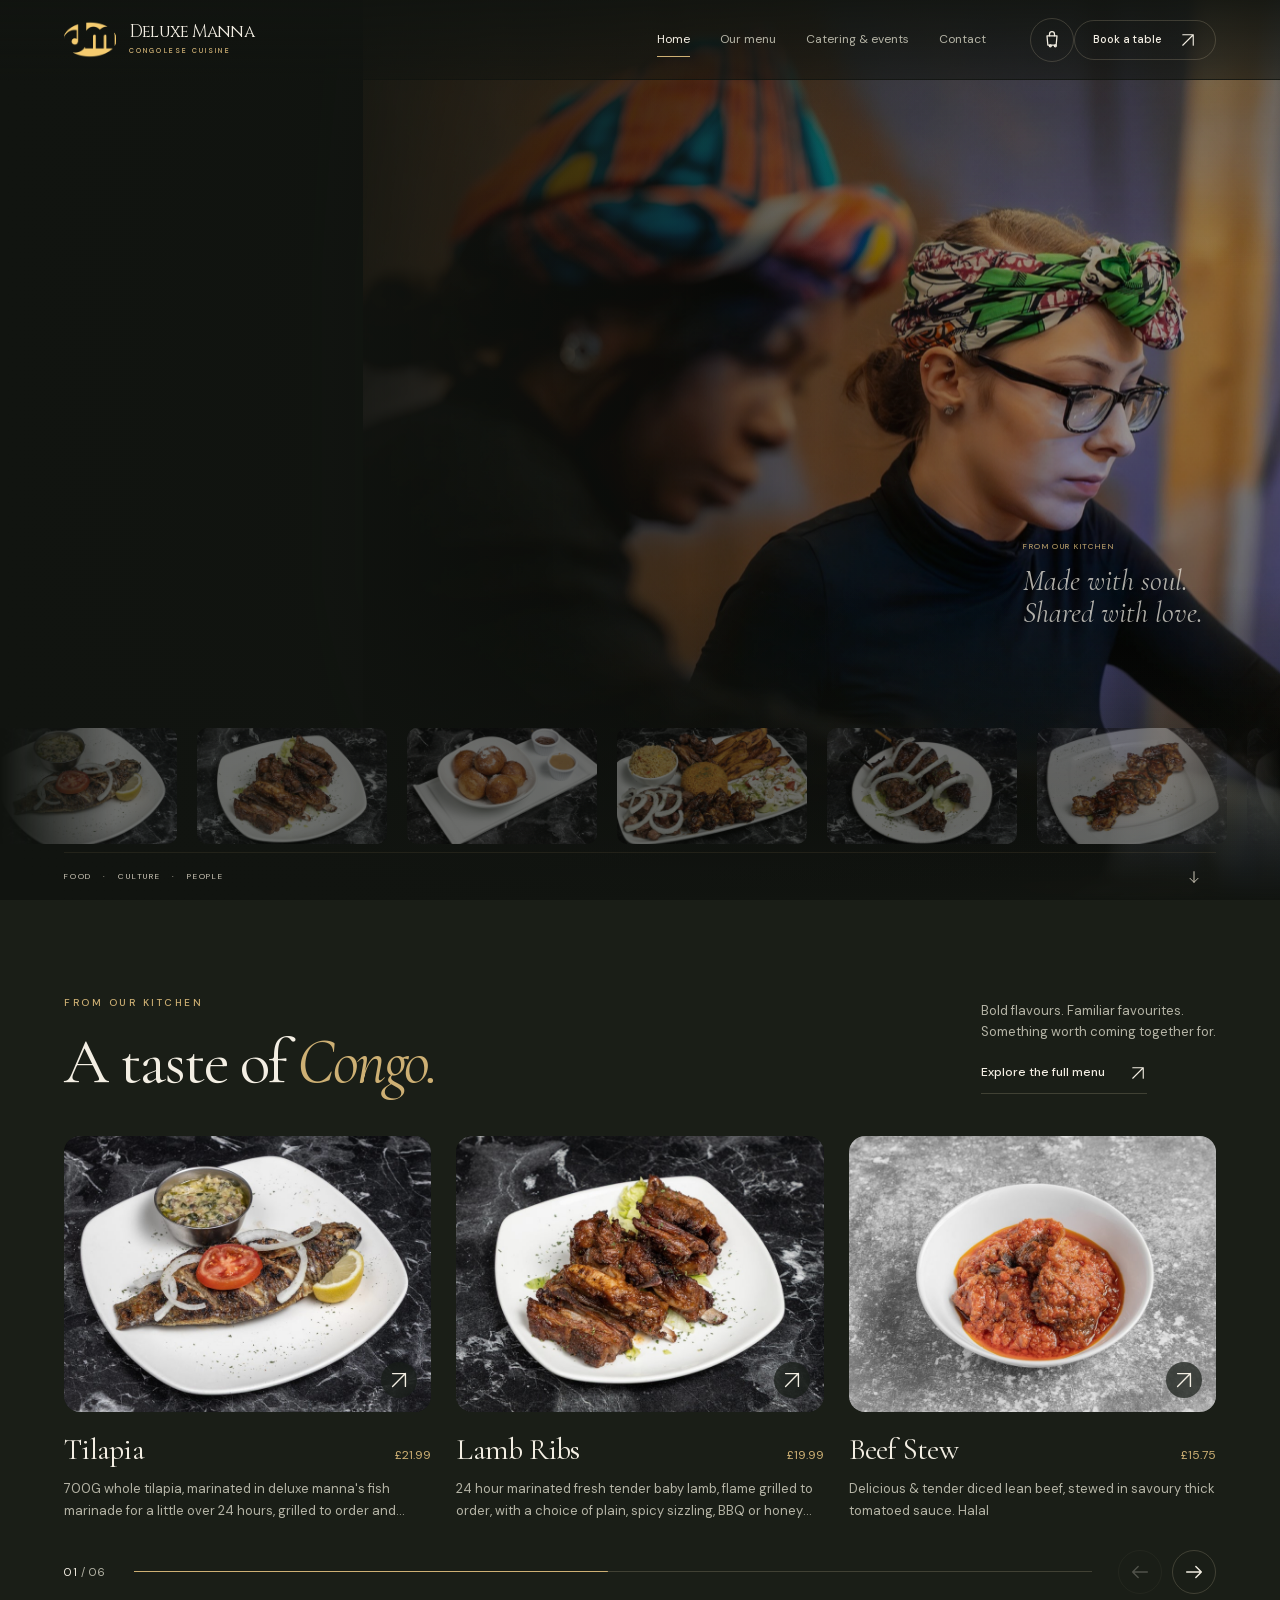
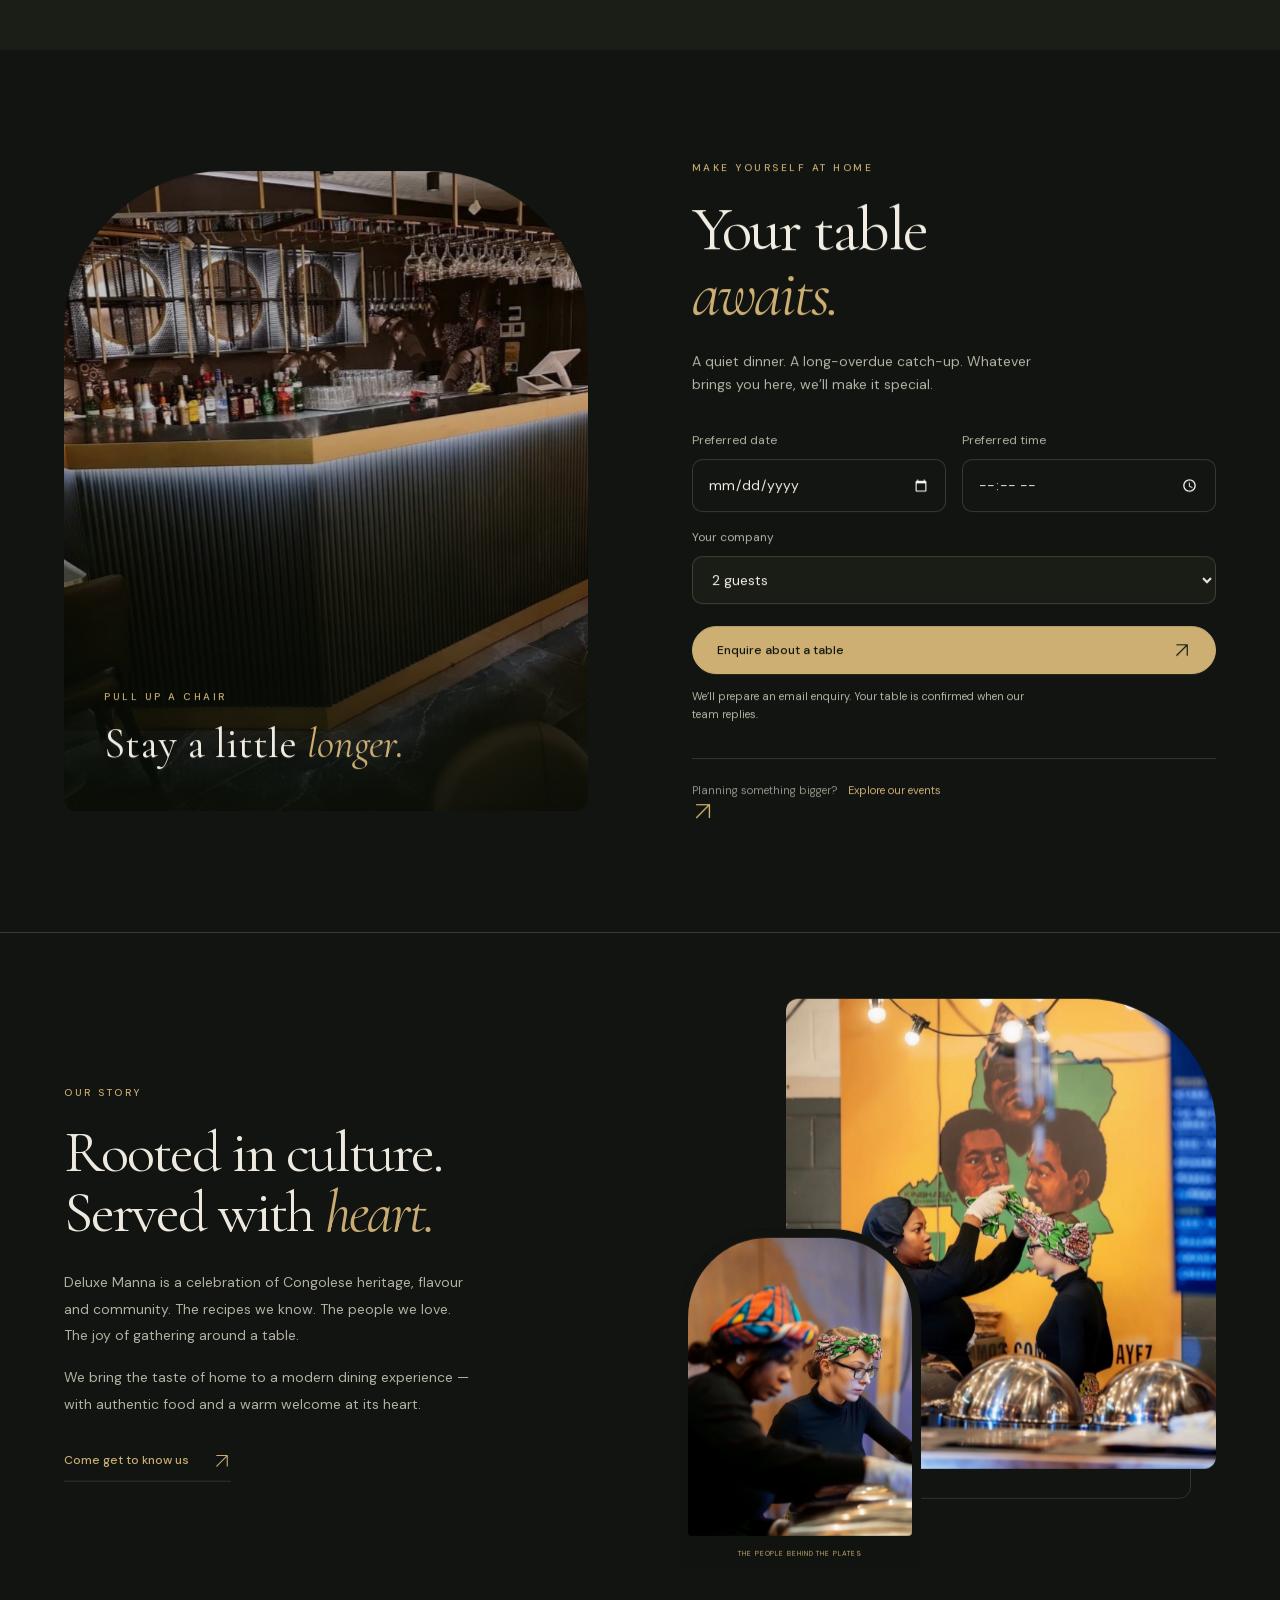
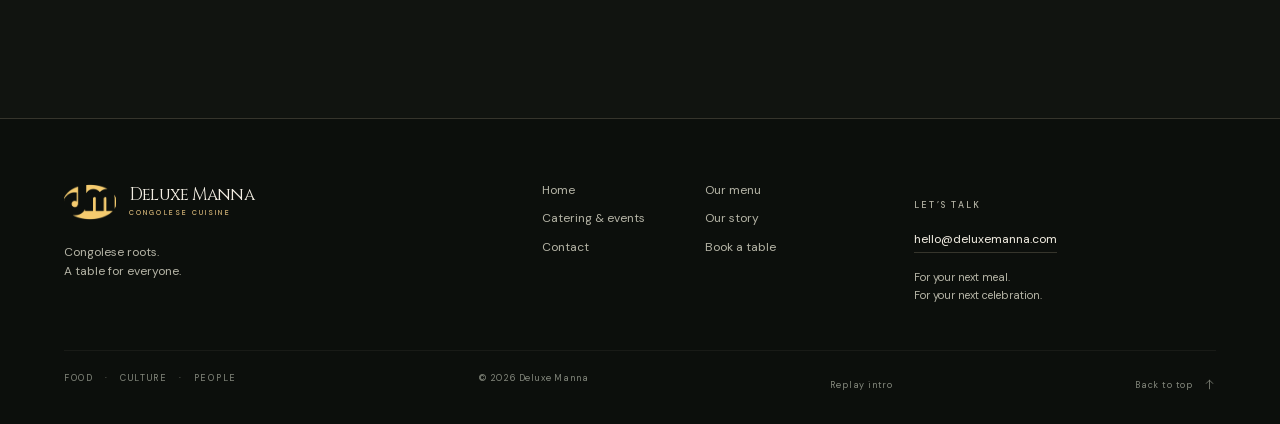
==== commit 7614a0d3: "feat: remove voice agent, make DELUXE MANNA gold - Remove phone icon + voice panel + api/tts.js + vo" ====
--- a/index.html
+++ b/index.html
@@ -1,5 +1,5 @@
 <!doctype html>
-<html lang="en" id="top"><head><meta charset="utf-8"><meta name="viewport" content="width=device-width, initial-scale=1, viewport-fit=cover"><meta name="theme-color" content="#111410"><meta name="description" content="Congolese cuisine, made for sharing."><meta name="apple-mobile-web-app-capable" content="yes"><meta name="apple-mobile-web-app-status-bar-style" content="black-translucent"><title>Deluxe Manna — Congolese Cuisine</title><link rel="icon" type="image/png" href="assets/logo.png"><link rel="apple-touch-icon" href="assets/logo.png"><link rel="stylesheet" href="site.css?v=5"><link rel="stylesheet" href="home-v2.css?v=5"><link rel="stylesheet" href="cart.css?v=5"><link rel="stylesheet" href="voice-agent.css?v=5"><script src="assets/vendor/gsap.min.js" defer></script><script src="assets/vendor/ScrollTrigger.min.js" defer></script><script src="site.js?v=5" defer></script><script src="home-v2.js?v=5" defer></script><script src="cart.js?v=5" defer></script><script src="supabase-content.js?v=5" defer></script><script src="supabase-menu.js?v=5" defer></script><script src="voice-agent.js?v=5" defer></script></head><body class="home-page" data-page="home">
+<html lang="en" id="top"><head><meta charset="utf-8"><meta name="viewport" content="width=device-width, initial-scale=1, viewport-fit=cover"><meta name="theme-color" content="#111410"><meta name="description" content="Congolese cuisine, made for sharing."><meta name="apple-mobile-web-app-capable" content="yes"><meta name="apple-mobile-web-app-status-bar-style" content="black-translucent"><title>Deluxe Manna — Congolese Cuisine</title><link rel="icon" type="image/png" href="assets/logo.png"><link rel="apple-touch-icon" href="assets/logo.png"><link rel="stylesheet" href="site.css?v=5"><link rel="stylesheet" href="home-v2.css?v=5"><link rel="stylesheet" href="cart.css?v=5"><script src="assets/vendor/gsap.min.js" defer></script><script src="assets/vendor/ScrollTrigger.min.js" defer></script><script src="site.js?v=5" defer></script><script src="home-v2.js?v=5" defer></script><script src="cart.js?v=5" defer></script><script src="supabase-content.js?v=5" defer></script><script src="supabase-menu.js?v=5" defer></script></head><body class="home-page" data-page="home">
 <a class="skip-link" href="#main-content">Skip to content</a>
 <header class="site-header"><a class="brand-lockup" href="index.html" aria-label="Deluxe Manna home"><span class="brand-symbol"><img src="assets/logo.png" alt="" width="1890" height="1417"></span><span class="brand-name">Deluxe Manna<small>CONGOLESE CUISINE</small></span></a><nav class="desktop-nav" aria-label="Main navigation"><a href="index.html" aria-current="page"><span>Home</span></a><a href="menu.html"><span>Our menu</span></a><a href="catering.html"><span>Catering & events</span></a><a href="contact.html"><span>Contact</span></a></nav><button class="cart-trigger" type="button" aria-label="View basket"><svg viewBox="0 0 24 24" aria-hidden="true"><path d="M6 7h12l-1 11H7L6 7"/><path d="M9 7V5a3 3 0 0 1 6 0v2"/><circle cx="10" cy="19" r="1.2"/><circle cx="16" cy="19" r="1.2"/></svg><span class="cart-count"></span></button><a class="button button-outline header-book" href="index.html#booking">Book a table <svg viewBox="0 0 24 24" aria-hidden="true"><path d="M5 19 19 5M5 5h14v14"/></svg></a><div class="reading-progress" aria-hidden="true"></div></header>
 <nav class="mobile-tabs" aria-label="Main navigation"><a href="index.html" aria-current="page"><svg viewBox="0 0 24 24" aria-hidden="true"><path d="m3 10 9-7 9 7v10a1 1 0 0 1-1 1h-5v-8H9v8H4a1 1 0 0 1-1-1z"/></svg><span>Home</span></a><a href="menu.html"><svg viewBox="0 0 24 24" aria-hidden="true"><path d="M5 3v7a3 3 0 0 0 6 0V3M8 3v18M19 21V3c-4 3-4 10 0 10"/></svg><span>Menu</span></a><a href="catering.html"><svg viewBox="0 0 24 24" aria-hidden="true"><path d="m7 3-2 7a4 4 0 0 0 8 0l-2-7zM9 14v7M5 21h8M16 3l3 4M19 2v1M19 10h2"/></svg><span>Events</span></a><a href="contact.html"><svg viewBox="0 0 24 24" aria-hidden="true"><path d="M21 11.5a8.5 8.5 0 0 1-8.5 8.5H4l-2 2V11.5a9.5 9.5 0 0 1 19 0Z"/><path d="M7 11h.01M12 11h.01M17 11h.01"/></svg><span>Contact</span></a></nav>
@@ -57,5 +57,5 @@
 </main>
 
 <footer class="site-footer"><div class="container"><div class="footer-top"><div class="footer-brand"><a class="brand-lockup" href="index.html" aria-label="Deluxe Manna home"><span class="brand-symbol"><img src="assets/logo.png" alt="" width="1890" height="1417"></span><span class="brand-name">Deluxe Manna<small>CONGOLESE CUISINE</small></span></a><p>Congolese roots.<br>A table for everyone.</p></div><nav class="footer-nav" aria-label="Footer navigation"><a href="index.html">Home</a><a href="menu.html">Our menu</a><a href="catering.html">Catering & events</a><a href="index.html#story">Our story</a><a href="contact.html">Contact</a><a href="index.html#booking">Book a table</a></nav><div class="footer-contact"><p class="eyebrow">LET’S TALK</p><a href="mailto:hello@deluxemanna.com">hello@deluxemanna.com</a><p>For your next meal.<br>For your next celebration.</p></div></div><div class="footer-base"><span class="footer-culture">Food &nbsp; · &nbsp; Culture &nbsp; · &nbsp; People</span><span class="footer-copyright">© 2026 Deluxe Manna</span><button type="button" class="replay-intro">Replay intro</button><a href="#top">Back to top <svg viewBox="0 0 24 24" aria-hidden="true"><path d="M12 20V4m-6 6 6-6 6 6"/></svg></a></div></div></footer>
-<div class="brand-intro" hidden role="dialog" aria-modal="true" aria-label="Welcome to Deluxe Manna"><div class="intro-center"><span class="brand-symbol intro-symbol"><img src="assets/logo.png" alt="" width="1890" height="1417"></span><p class="intro-name">Deluxe Manna</p><div class="intro-line"></div><div class="intro-caption"><span>Food</span><span>Culture</span><span>People</span></div></div><button class="intro-skip" type="button">Skip intro <svg viewBox="0 0 24 24" aria-hidden="true"><path d="M5 19 19 5M5 5h14v14"/></svg></button></div><div class="route-transition" hidden aria-hidden="true"><div class="route-panel route-panel-a"></div><div class="route-panel route-panel-b"></div><div class="route-label"><span>Deluxe Manna</span><span class="route-destination"></span></div></div><div class="cart-backdrop" data-close-cart aria-hidden="true"></div><div class="cart-drawer" role="dialog" aria-modal="true" aria-label="Your basket"><div class="cart-drawer-head"><h2>Your <em>basket</em></h2><button class="cart-close" type="button" data-close-cart aria-label="Close basket"><svg viewBox="0 0 24 24" aria-hidden="true"><path d="m6 6 12 12M18 6 6 18"/></svg></button></div><div class="cart-drawer-body"><div class="cart-empty"><svg viewBox="0 0 24 24" aria-hidden="true"><path d="M6 7h12l-1 11H7L6 7"/><path d="M9 7V5a3 3 0 0 1 6 0v2"/><circle cx="10" cy="19" r="1.2"/><circle cx="16" cy="19" r="1.2"/></svg><p>Your basket is empty</p><p style="font-size:12px; color:var(--muted); margin-top:6px">Tap + beside any dish to add it.</p></div><div class="cart-items"></div></div><div class="cart-drawer-foot"><div class="cart-totals"><div><span>Subtotal</span><span data-cart-subtotal>£0.00</span></div><div><span>Delivery</span><span data-cart-fee>—</span></div><div><strong>Total</strong><strong data-cart-total>£0.00</strong></div></div><a class="button cart-checkout" href="checkout.html">Go to checkout <svg viewBox="0 0 24 24" aria-hidden="true"><path d="M5 19 19 5M5 5h14v14"/></svg></a><p class="cart-note">Pay on delivery or card at checkout. No Deliveroo needed.</p></div></div><button class="voice-phone" type="button" aria-label="Talk to receptionist"><svg viewBox="0 0 24 24" aria-hidden="true"><path d="M22 16.9v3a2 2 0 0 1-2.2 2 19.8 19.8 0 0 1-8.6-3.1 19.5 19.5 0 0 1-6-6 19.8 19.8 0 0 1-3.1-8.7A2 2 0 0 1 4.1 2h3a2 2 0 0 1 2 1.7c.13 1.2.37 2.4.7 3.5a2 2 0 0 1-.6 2l-1.3 1.3a16 16 0 0 0 6 6l1.3-1.3a2 2 0 0 1 2-.6c1.1.33 2.3.57 3.5.7A2 2 0 0 1 22 16.9z"/></svg></button><div class="voice-panel" hidden><div class="voice-head"><h3>Receptionist <em>— voice order</em></h3><button class="cart-close" type="button" data-voice-close aria-label="Close"><svg viewBox="0 0 24 24" aria-hidden="true"><path d="m6 6 12 12M18 6 6 18"/></svg></button></div><div class="voice-body"><div class="voice-status"><span class="voice-dot"></span><span data-voice-status>Listening…</span></div><div class="voice_wave" hidden><span></span><span></span><span></span><span></span></div><div class="voice-transcript" data-voice-transcript><em>Say “two beef skewers and a tilapia” …</em></div><div class="voice-reply" data-voice-reply></div><div class="voice-cart-preview" data-voice-cart><em style="color:var(--muted)">Basket empty</em></div><div class="voice-actions"><button class="btn btn-gold" type="button" data-voice-talk><svg viewBox="0 0 24 24" aria-hidden="true"><path d="M12 14a3 3 0 0 0 3-3V5a3 3 0 0 0-6 0v6a3 3 0 0 0 3 3z"/><path d="M19 10a7 7 0 0 1-14 0"/><path d="M12 19v4"/><path d="M8 23h8"/></svg> Talk</button><button class="btn" type="button" data-voice-cart-open>View basket</button></div><p class="note" style="font-size:11px; color:var(--muted); margin-top:10px">Powered by Cartesia Sonic. Your voice adds to cart live — open the cart to see it update.</p></div></div>
+<div class="brand-intro" hidden role="dialog" aria-modal="true" aria-label="Welcome to Deluxe Manna"><div class="intro-center"><span class="brand-symbol intro-symbol"><img src="assets/logo.png" alt="" width="1890" height="1417"></span><p class="intro-name">Deluxe Manna</p><div class="intro-line"></div><div class="intro-caption"><span>Food</span><span>Culture</span><span>People</span></div></div><button class="intro-skip" type="button">Skip intro <svg viewBox="0 0 24 24" aria-hidden="true"><path d="M5 19 19 5M5 5h14v14"/></svg></button></div><div class="route-transition" hidden aria-hidden="true"><div class="route-panel route-panel-a"></div><div class="route-panel route-panel-b"></div><div class="route-label"><span>Deluxe Manna</span><span class="route-destination"></span></div></div><div class="cart-backdrop" data-close-cart aria-hidden="true"></div><div class="cart-drawer" role="dialog" aria-modal="true" aria-label="Your basket"><div class="cart-drawer-head"><h2>Your <em>basket</em></h2><button class="cart-close" type="button" data-close-cart aria-label="Close basket"><svg viewBox="0 0 24 24" aria-hidden="true"><path d="m6 6 12 12M18 6 6 18"/></svg></button></div><div class="cart-drawer-body"><div class="cart-empty"><svg viewBox="0 0 24 24" aria-hidden="true"><path d="M6 7h12l-1 11H7L6 7"/><path d="M9 7V5a3 3 0 0 1 6 0v2"/><circle cx="10" cy="19" r="1.2"/><circle cx="16" cy="19" r="1.2"/></svg><p>Your basket is empty</p><p style="font-size:12px; color:var(--muted); margin-top:6px">Tap + beside any dish to add it.</p></div><div class="cart-items"></div></div><div class="cart-drawer-foot"><div class="cart-totals"><div><span>Subtotal</span><span data-cart-subtotal>£0.00</span></div><div><span>Delivery</span><span data-cart-fee>—</span></div><div><strong>Total</strong><strong data-cart-total>£0.00</strong></div></div><a class="button cart-checkout" href="checkout.html">Go to checkout <svg viewBox="0 0 24 24" aria-hidden="true"><path d="M5 19 19 5M5 5h14v14"/></svg></a><p class="cart-note">Pay on delivery or card at checkout. No Deliveroo needed.</p></div></div>
 </body></html>
--- a/site.css
+++ b/site.css
@@ -7,7 +7,7 @@
 /* Native forms and dialogs keep the experience accessible and familiar. */
 label{display:block}input,select,textarea{width:100%;min-width:0;max-width:100%;background:#ffffff03;color:var(--cream);border:1px solid var(--line);border-radius:10px;padding:13px 15px;outline:none;transition:border-color .2s,background .2s}input:focus,select:focus,textarea:focus{border-color:var(--gold);background:#ffffff06}input::placeholder,textarea::placeholder{color:#81877b}select{background-color:var(--surface)}textarea{resize:vertical}input[type=date]{min-height:49px}dialog{color:var(--cream);border:1px solid var(--line);background:var(--surface);border-radius:22px;padding:0;max-width:calc(100% - 32px);max-height:calc(100svh - 32px);box-shadow:0 30px 120px #0009}dialog::backdrop{background:#080b08bb;backdrop-filter:blur(9px);-webkit-backdrop-filter:blur(9px)}.form-note{color:var(--muted);font-size:11px}.form-result{font-size:13px;padding:18px;border:1px solid var(--line);border-radius:10px;background:#ceb0740d}.form-result a{text-decoration:underline;color:var(--gold)}
 /* Session intro and distinct route curtains. They never depend on remote scripts. */
-.brand-intro{position:fixed;inset:0;z-index:400;background:#111410;display:grid;place-items:center;overflow:hidden}.intro-center{text-align:center}.intro-symbol{width:116px;height:94px;margin:0 auto 28px}.intro-name{font-family:'Cinzel',Georgia,serif;font-size:clamp(26px,5vw,52px);font-weight:400;letter-spacing:.01em;color:var(--cream)}.intro-caption{display:flex;justify-content:center;gap:20px;margin-top:24px;font-size:9px;letter-spacing:.22em;text-transform:uppercase;color:var(--gold)}.intro-line{height:1px;max-width:180px;margin:28px auto;background:#ceb07444;transform-origin:left}.intro-skip{position:absolute;bottom:max(30px,env(safe-area-inset-bottom));right:5vw;font-size:11px;background:none;color:var(--muted);border:0;padding:12px}.route-transition{position:fixed;inset:0;z-index:350;pointer-events:none;overflow:hidden}.route-panel{position:absolute;inset:0;background:#20261b}.route-panel-b{background:#171d15}.route-label{position:absolute;inset:0;display:grid;place-content:center;justify-items:center;gap:20px;font:400 clamp(30px,5vw,60px)/1 var(--serif);color:var(--cream)}.route-label span:last-child{font-family:var(--sans);font-size:9px;letter-spacing:.26em;text-transform:uppercase;color:var(--gold)}.route-transition.is-transitioning{pointer-events:auto}
+.brand-intro{position:fixed;inset:0;z-index:400;background:#111410;display:grid;place-items:center;overflow:hidden}.intro-center{text-align:center}.intro-symbol{width:116px;height:94px;margin:0 auto 28px}.intro-name{font-family:'Cinzel',Georgia,serif;font-size:clamp(26px,5vw,52px);font-weight:400;letter-spacing:.01em;color:var(--gold)}.intro-caption{display:flex;justify-content:center;gap:20px;margin-top:24px;font-size:9px;letter-spacing:.22em;text-transform:uppercase;color:var(--gold)}.intro-line{height:1px;max-width:180px;margin:28px auto;background:#ceb07444;transform-origin:left}.intro-skip{position:absolute;bottom:max(30px,env(safe-area-inset-bottom));right:5vw;font-size:11px;background:none;color:var(--muted);border:0;padding:12px}.route-transition{position:fixed;inset:0;z-index:350;pointer-events:none;overflow:hidden}.route-panel{position:absolute;inset:0;background:#20261b}.route-panel-b{background:#171d15}.route-label{position:absolute;inset:0;display:grid;place-content:center;justify-items:center;gap:20px;font:400 clamp(30px,5vw,60px)/1 var(--serif);color:var(--cream)}.route-label span:last-child{font-family:var(--sans);font-size:9px;letter-spacing:.26em;text-transform:uppercase;color:var(--gold)}.route-transition.is-transitioning{pointer-events:auto}
 @media(min-width:1600px){.container{padding-inline:72px}.site-header{padding-inline:max(5vw,calc((100vw - 1440px)/2))}}
 @media(max-width:1000px){.desktop-nav{gap:21px;margin-right:25px}.brand-name{font-size:15px}.desktop-nav a{font-size:10px}.footer-top{gap:35px}}
 @media(max-width:760px){html{scroll-padding-top:88px}body{font-size:14px;padding-bottom:100px;padding-bottom:calc(94px + env(safe-area-inset-bottom))}.container{padding-inline:22px}.site-header{height:68px;padding:0 22px;background:#111410c2;backdrop-filter:blur(16px);-webkit-backdrop-filter:blur(16px)}.brand-symbol{width:43px;height:36px}.brand-lockup{gap:8px}.brand-name{font-size:13px}.brand-name small{font-size:6px;letter-spacing:.2em}.desktop-nav{display:none}.header-book{font-size:9px;min-height:34px;padding:8px 13px;gap:10px}.header-book svg{width:14px;height:14px}.mobile-tabs{display:grid;grid-template-columns:repeat(4,1fr);gap:3px;position:fixed;z-index:110;left:18px;right:18px;bottom:max(12px,env(safe-area-inset-bottom));padding:7px;border-radius:24px;border:1px solid #e4d9c323;background:#20271fef;box-shadow:0 6px 36px #0006,0 1px 0 #ffffff08 inset;backdrop-filter:blur(24px);-webkit-backdrop-filter:blur(24px)}.mobile-tabs a{height:52px;display:flex;flex-direction:column;align-items:center;justify-content:center;gap:4px;font-size:9px;color:#acb3a7;border-radius:18px;position:relative;transition:background .2s,color .2s}.mobile-tabs a[aria-current]{background:#bda77417;color:#e4c791}.mobile-tabs svg{width:20px;height:20px;stroke-width:1.5}.mobile-tabs a:active{background:#bda77428;transform:scale(.96)}.site-footer{padding-top:38px}.footer-top{grid-template-columns:1fr 1fr;gap:28px 22px}.footer-brand{grid-column:1/-1;display:flex;align-items:center;gap:20px}.footer-brand p{font-size:10px;margin:0;max-width:170px;margin-left:auto;line-height:1.6}.footer-nav{grid-template-columns:1fr;gap:8px}.footer-nav a,.footer-contact a{font-size:11px}.footer-contact{min-width:0}.footer-contact a{overflow-wrap:anywhere}.footer-contact p{font-size:10px}.footer-base{font-size:8px;gap:10px;margin-top:30px;flex-wrap:wrap}.footer-culture{letter-spacing:.12em}.footer-copyright{display:none}.button{min-height:46px;padding:12px 23px}.eyebrow{font-size:9px}.section-heading{font-size:46px}.intro-caption{gap:13px;font-size:8px}input,select,textarea{font-size:16px}.intro-skip{bottom:30px}.page-hero{overflow:clip}}
--- a/home-v2.css
+++ b/home-v2.css
@@ -1,4 +1,4 @@
-.home-hero{position:relative;isolation:isolate;min-height:min(980px,100svh);overflow:hidden;padding-top:clamp(155px,20svh,220px);padding-bottom:225px;display:flex;align-items:center}.home-hero-image{position:absolute;inset:0 0 0 30%;z-index:-3;overflow:hidden}.home-hero-image img{width:100%;height:100%;object-fit:cover;object-position:62% 52%;filter:brightness(.67);transform:scale(1.08)}.home-hero-shade{position:absolute;inset:0;z-index:-2;background:linear-gradient(90deg,#111410 0%,#111410f5 24%,#11141094 49%,#11141010 80%),linear-gradient(0deg,#111410 0%,#11141000 35%,#11141000 70%,#11141055 100%)}.home-hero-copy{position:relative;z-index:2}.home-hero-copy .eyebrow{margin-bottom:24px}.home-hero h1{font-family:'Cinzel',Georgia,serif;font-size:clamp(66px,7.4vw,115px);font-weight:400;line-height:.99;letter-spacing:-.065em;max-width:720px}.home-hero h1>span{display:block;font-variant:small-caps}.home-hero h1 b{font-size:1.12em;font-weight:400}.title-dot{color:var(--gold)}.home-hero-intro{font-size:14px;line-height:1.8;color:#d2d2c5;margin-top:28px}.home-menu-button{margin-top:28px;border-color:#d7c19860;min-width:205px;border-radius:6px;font-size:11px;background:#11141025}.hero-photo-note{position:absolute;right:6vw;bottom:260px;font:italic 29px/1.1 var(--serif);color:#f3eee3e0}.hero-photo-note span{display:block;font:500 8px/1.6 var(--sans);letter-spacing:.18em;margin-bottom:12px;color:var(--gold)}.hero-food-reel{position:absolute;bottom:56px;left:0;width:100%;z-index:3}.food-reel-window{overflow-x:auto;scrollbar-width:none;mask-image:linear-gradient(90deg,transparent,#000 9%,#000 91%,transparent);-webkit-mask-image:linear-gradient(90deg,transparent,#000 9%,#000 91%,transparent)}.food-reel-window::-webkit-scrollbar{display:none}.food-reel-track{display:flex;gap:20px;width:max-content;padding-inline:20px}.hero-food-card{width:190px;flex-shrink:0;overflow:hidden;border-radius:10px}.hero-food-card img{width:100%;height:116px;object-fit:cover;opacity:.55;filter:brightness(.74) saturate(.72);transition:opacity .3s}.hero-food-card:hover img{opacity:.8}.home-hero-bottom{position:absolute;bottom:0;left:5vw;right:5vw;height:48px;border-top:1px solid #ceb07418;display:flex;align-items:center;justify-content:space-between;font-size:8px;letter-spacing:.22em;color:#cbc5b6}.home-hero-bottom a{display:grid;place-items:center;height:44px;width:44px}.home-hero-bottom svg{width:16px;height:16px}
+.home-hero{position:relative;isolation:isolate;min-height:min(980px,100svh);overflow:hidden;padding-top:clamp(155px,20svh,220px);padding-bottom:225px;display:flex;align-items:center}.home-hero-image{position:absolute;inset:0 0 0 30%;z-index:-3;overflow:hidden}.home-hero-image img{width:100%;height:100%;object-fit:cover;object-position:62% 52%;filter:brightness(.67);transform:scale(1.08)}.home-hero-shade{position:absolute;inset:0;z-index:-2;background:linear-gradient(90deg,#111410 0%,#111410f5 24%,#11141094 49%,#11141010 80%),linear-gradient(0deg,#111410 0%,#11141000 35%,#11141000 70%,#11141055 100%)}.home-hero-copy{position:relative;z-index:2}.home-hero-copy .eyebrow{margin-bottom:24px}.home-hero h1{font-family:'Cinzel',Georgia,serif;font-size:clamp(66px,7.4vw,115px);font-weight:400;line-height:.99;letter-spacing:-.065em;max-width:720px;color:var(--gold)}.home-hero h1>span{display:block;font-variant:small-caps}.home-hero h1 b{font-size:1.12em;font-weight:400}.title-dot{color:var(--gold)}.home-hero-intro{font-size:14px;line-height:1.8;color:#d2d2c5;margin-top:28px}.home-menu-button{margin-top:28px;border-color:#d7c19860;min-width:205px;border-radius:6px;font-size:11px;background:#11141025}.hero-photo-note{position:absolute;right:6vw;bottom:260px;font:italic 29px/1.1 var(--serif);color:#f3eee3e0}.hero-photo-note span{display:block;font:500 8px/1.6 var(--sans);letter-spacing:.18em;margin-bottom:12px;color:var(--gold)}.hero-food-reel{position:absolute;bottom:56px;left:0;width:100%;z-index:3}.food-reel-window{overflow-x:auto;scrollbar-width:none;mask-image:linear-gradient(90deg,transparent,#000 9%,#000 91%,transparent);-webkit-mask-image:linear-gradient(90deg,transparent,#000 9%,#000 91%,transparent)}.food-reel-window::-webkit-scrollbar{display:none}.food-reel-track{display:flex;gap:20px;width:max-content;padding-inline:20px}.hero-food-card{width:190px;flex-shrink:0;overflow:hidden;border-radius:10px}.hero-food-card img{width:100%;height:116px;object-fit:cover;opacity:.55;filter:brightness(.74) saturate(.72);transition:opacity .3s}.hero-food-card:hover img{opacity:.8}.home-hero-bottom{position:absolute;bottom:0;left:5vw;right:5vw;height:48px;border-top:1px solid #ceb07418;display:flex;align-items:center;justify-content:space-between;font-size:8px;letter-spacing:.22em;color:#cbc5b6}.home-hero-bottom a{display:grid;place-items:center;height:44px;width:44px}.home-hero-bottom svg{width:16px;height:16px}
 .home-menu{background:var(--surface);color:var(--cream);padding:95px 0 56px}.home-menu .eyebrow{color:var(--gold)}.home-section-top{display:flex;justify-content:space-between;align-items:flex-end;gap:40px;margin-bottom:42px}.home-section-top .eyebrow{margin-bottom:18px}.home-menu .section-heading em{color:var(--gold)}.home-menu-caption{max-width:290px;font-size:12px;color:var(--muted)}.home-menu-caption .text-link{margin-top:11px;color:var(--cream);border-color:var(--line)}.meal-carousel{display:flex;overflow-x:auto;scroll-snap-type:x mandatory;gap:25px;scrollbar-width:none}.meal-carousel::-webkit-scrollbar{display:none}.meal-slide{flex:0 0 calc((100% - 50px)/3);min-width:0;scroll-snap-align:start}.meal-photo{display:block;position:relative;overflow:hidden;border-radius:16px;aspect-ratio:4/3;background:var(--bg)}.meal-photo img{width:100%;height:100%;object-fit:cover;transition:transform .7s var(--ease),filter .5s;filter:saturate(.86)}.meal-photo:hover img{transform:scale(1.045);filter:saturate(1)}.meal-photo-arrow{position:absolute;right:14px;bottom:14px;display:grid;place-items:center;border-radius:50%;width:36px;height:36px;color:var(--cream);background:#141913b0;backdrop-filter:blur(10px);font-size:23px;transition:transform .4s}.meal-photo:hover .meal-photo-arrow{transform:rotate(45deg)}.meal-title{display:flex;align-items:baseline;justify-content:space-between;gap:15px;margin-top:23px}.meal-title h3{font-size:30px;letter-spacing:-.025em}.meal-title>span{font-size:11px;color:var(--gold);white-space:nowrap}.meal-slide>p{display:-webkit-box;-webkit-line-clamp:2;-webkit-box-orient:vertical;overflow:hidden;margin-top:12px;font-size:11px;line-height:1.7;color:var(--muted)}.meal-controls{display:flex;align-items:center;gap:26px;margin-top:28px}.meal-count{font-size:11px;letter-spacing:.05em;min-width:44px}.meal-count span{color:var(--muted)}.meal-progress{height:1px;background:var(--line);flex:1}.meal-progress span{display:block;width:100%;height:1px;background:var(--gold);transform-origin:left;transform:scaleX(.5)}.meal-arrows{display:flex;gap:10px}.home-menu .icon-button{border-color:var(--line);color:var(--cream)}.home-menu .icon-button:hover{background:#ceb07412}
 .home-booking{display:grid;grid-template-columns:1fr 1fr;gap:9%;padding-top:110px;padding-bottom:110px;align-items:center}.booking-photo{height:640px;position:relative;overflow:hidden;border-radius:160px 160px 14px 14px}.booking-photo>img{width:100%;height:100%;object-fit:cover;filter:brightness(.8)}.booking-photo:after{content:'';position:absolute;inset:40% 0 0;background:linear-gradient(transparent,#0c110adb)}.booking-photo figcaption{position:absolute;z-index:1;bottom:45px;left:40px}.booking-photo figcaption>span:last-child{display:block;font:42px/1.05 var(--serif);margin-top:14px}.booking-photo figcaption em{color:var(--gold)}.booking-copy>.eyebrow{margin-bottom:20px}.booking-copy>p:not(.eyebrow){color:var(--muted);font-size:13px;max-width:350px;margin-top:24px}.reservation-start{margin-top:35px}.reservation-fields{display:grid;grid-template-columns:1fr 1fr;gap:16px}.reservation-fields label:last-child{grid-column:1/-1}.reservation-fields label{font-size:10px;color:var(--muted)}.reservation-fields input,.reservation-fields select{margin-top:8px;font-size:12px}.reservation-start>.button{width:100%;margin-top:22px;justify-content:space-between}.reservation-start .form-note{font-size:10px;margin-top:13px;max-width:350px}.booking-event-link{display:block;font-size:10px;color:#8f9688;margin-top:35px;padding-top:22px;border-top:1px solid var(--line)}.booking-event-link span{color:var(--gold);margin-left:8px;white-space:nowrap}.home-story{display:grid;grid-template-columns:1fr 1.05fr;gap:9%;padding-top:65px;padding-bottom:150px;border-top:1px solid var(--line);align-items:center}.story-copy>.eyebrow{margin-bottom:22px}.story-copy>.section-heading{font-size:clamp(40px,4.6vw,66px)}.story-copy>p:not(.eyebrow){font-size:13px;line-height:1.9;color:var(--muted);max-width:410px;margin-top:26px}.story-copy>p+p:not(.eyebrow){margin-top:15px}.story-copy .text-link{margin-top:24px;color:var(--gold)}.story-photos{position:relative;height:570px;padding-left:20%}.story-culture{height:470px;border-radius:12px 130px 12px 12px;overflow:hidden}.story-culture img{width:100%;height:100%;object-fit:cover}.story-kitchen{position:absolute;bottom:0;left:0;width:45%;padding:9px;background:var(--bg);border-radius:90px 90px 4px 4px}.story-kitchen img{border-radius:80px 80px 4px 4px;aspect-ratio:3/4;object-fit:cover}.story-kitchen figcaption{font-size:7px;color:var(--gold);letter-spacing:.13em;margin-top:12px;text-align:center}.story-photo-line{position:absolute;inset:25px 25px 70px 30%;border:1px solid #ceb07435;border-radius:12px 120px 12px 12px;z-index:-1}
 #reservation-dialog{width:510px}.reservation-sheet{padding:32px}.reservation-sheet-top{display:flex;align-items:center;justify-content:space-between;gap:12px}.reservation-sheet h2{font-size:48px;margin-top:15px}.reservation-sheet h2 em{color:var(--gold)}.reservation-summary{padding:14px 17px;background:#ceb0740c;border-radius:10px;margin:20px 0;font-size:12px;color:var(--gold)}.reservation-sheet form{display:grid;gap:17px}.reservation-sheet label{font-size:11px;color:var(--muted)}.reservation-sheet label span{font-size:10px}.reservation-sheet input,.reservation-sheet textarea{margin-top:7px}.reservation-sheet .form-note{font-size:10px}
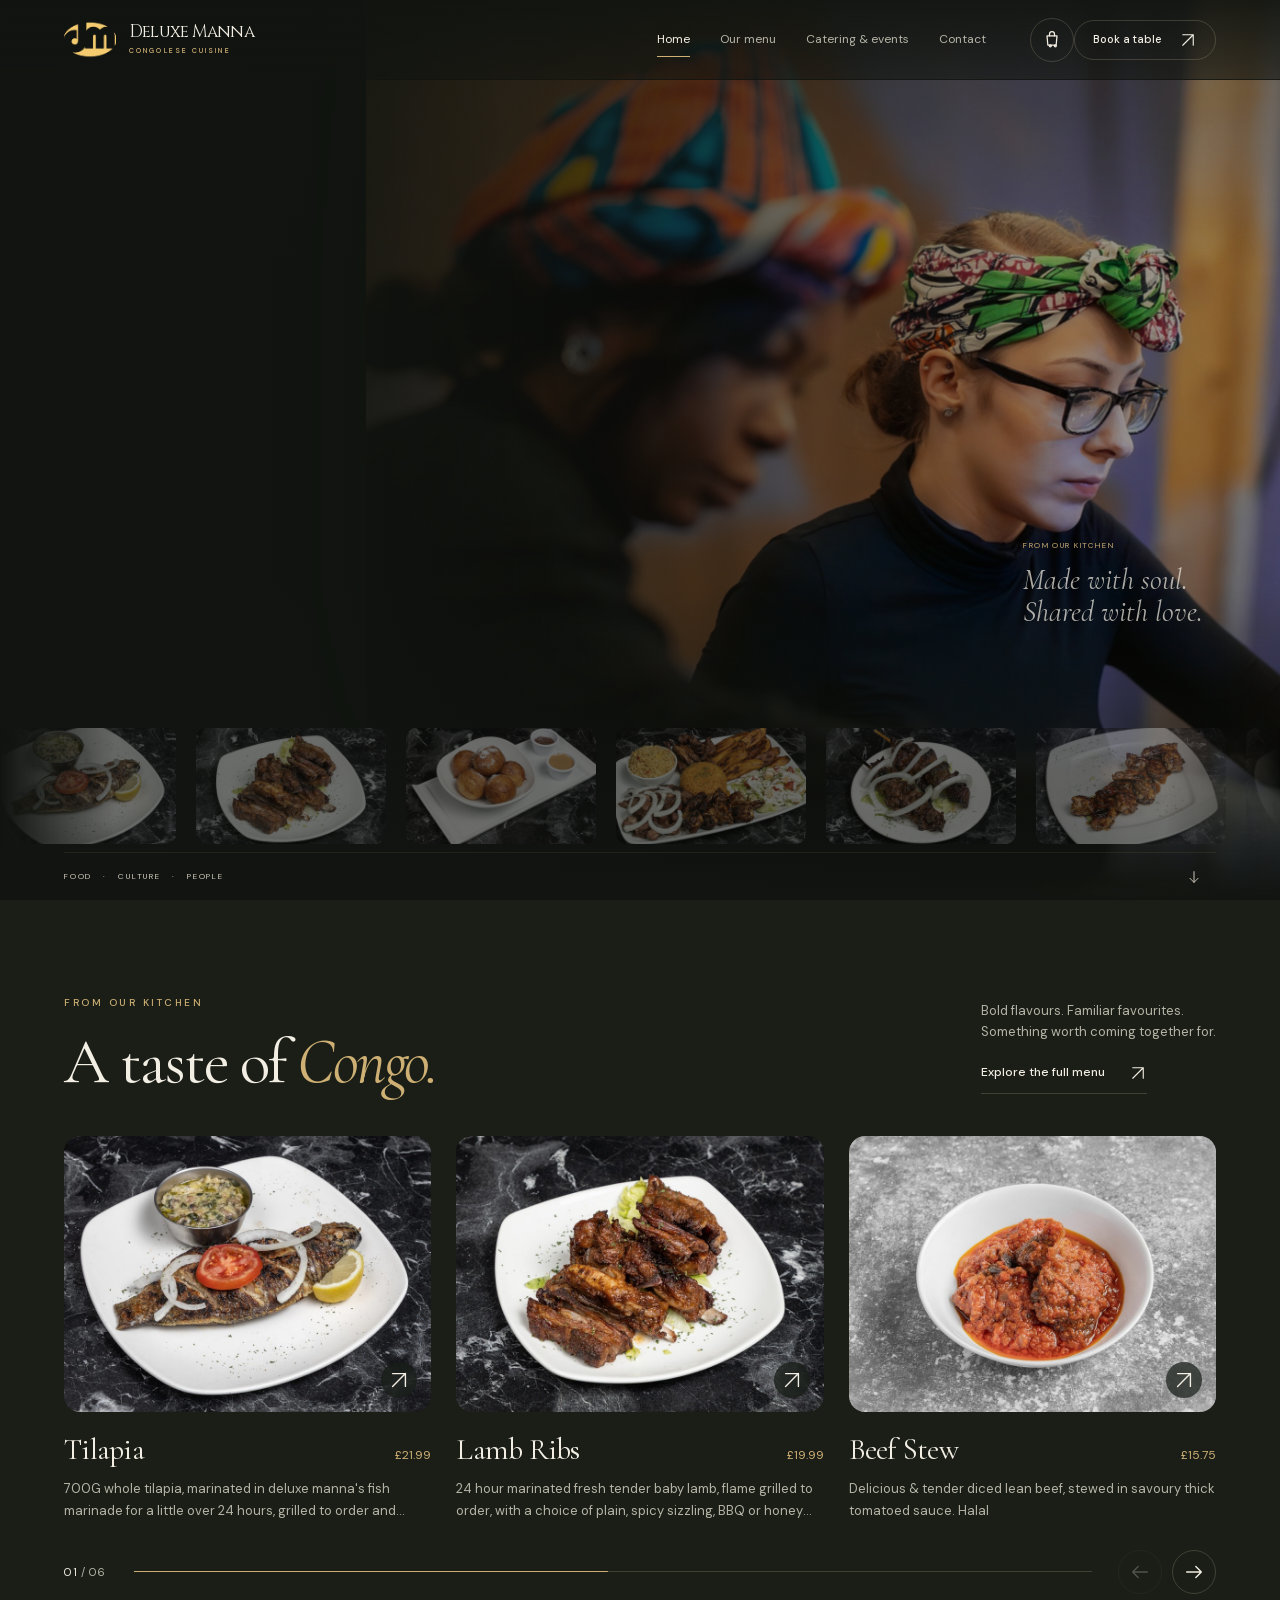
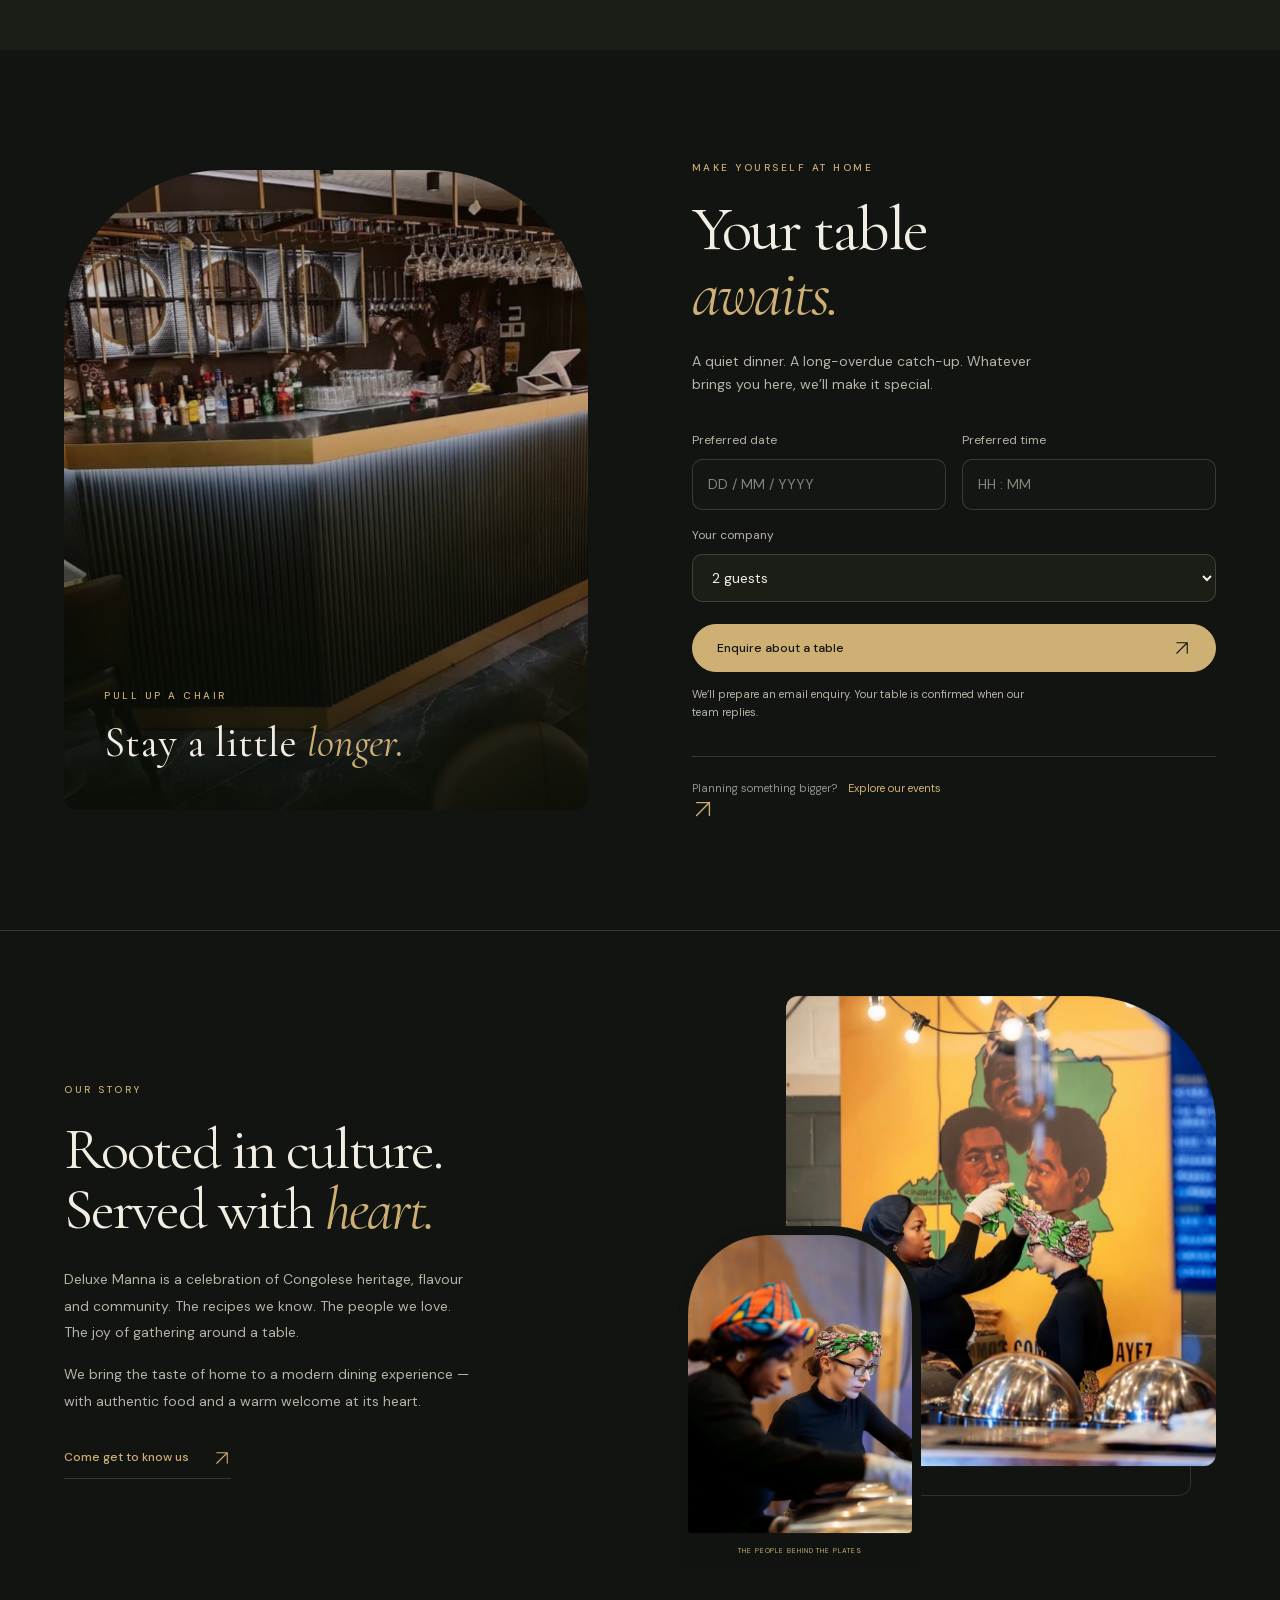
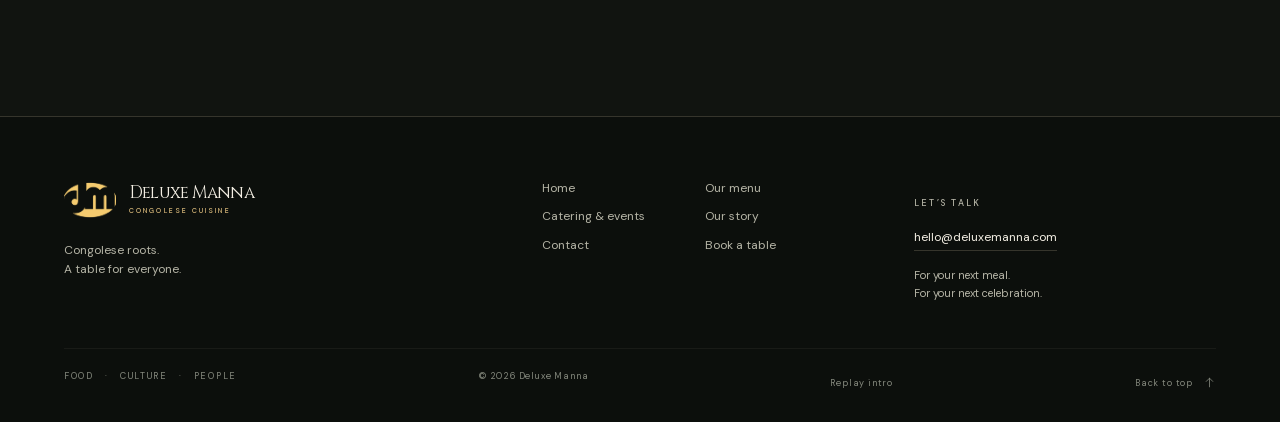
==== commit ff98e312: "fix: mobile forms overlapping + modern dropdown - home-v2.css: reservation-fields now 1fr on mobile " ====
--- a/index.html
+++ b/index.html
@@ -45,7 +45,7 @@
   <section class="home-booking container" id="booking" aria-labelledby="booking-title">
     <figure class="booking-photo" data-reveal><img src="assets/interior-bar.jpeg" alt="Warm lighting and intimate tables in the Deluxe Manna restaurant" width="1242" height="1552" loading="lazy" data-parallax><figcaption><span class="eyebrow">PULL UP A CHAIR</span><span>Stay a little <em>longer.</em></span></figcaption></figure>
     <div class="booking-copy" data-reveal><p class="eyebrow">MAKE YOURSELF AT HOME</p><h2 class="section-heading" id="booking-title">Your table<br><em>awaits.</em></h2><p>A quiet dinner. A long-overdue catch-up. Whatever brings you here, we’ll make it special.</p>
-      <form id="reservation-start" class="reservation-start"><div class="reservation-fields"><label for="reserve-date">Preferred date<input type="date" id="reserve-date" name="date" required></label><label for="reserve-time">Preferred time<input type="time" id="reserve-time" name="time" required></label><label for="reserve-guests">Your company<select id="reserve-guests" name="guests"><option value="2">2 guests</option><option value="1">1 guest</option><option value="3">3 guests</option><option value="4">4 guests</option><option value="5">5 guests</option><option value="6">6 guests</option><option value="7 or more">7 or more guests</option></select></label></div><button class="button" type="submit">Enquire about a table <svg viewBox="0 0 24 24" aria-hidden="true"><path d="M5 19 19 5M5 5h14v14"/></svg></button><p class="form-note">We’ll prepare an email enquiry. Your table is confirmed when our team replies.</p></form>
+      <form id="reservation-start" class="reservation-start"><div class="reservation-fields"><label for="reserve-date">Preferred date<input type="text" inputmode="numeric" placeholder="DD / MM / YYYY" id="reserve-date" name="date" required onfocus="this.type='date'; this.focus()" onblur="if(!this.value) this.type='text'"></label><label for="reserve-time">Preferred time<input type="text" placeholder="HH : MM" id="reserve-time" name="time" required onfocus="this.type='time'; this.focus()" onblur="if(!this.value) this.type='text'"></label><label for="reserve-guests">Your company<select id="reserve-guests" name="guests"><option value="2">2 guests</option><option value="1">1 guest</option><option value="3">3 guests</option><option value="4">4 guests</option><option value="5">5 guests</option><option value="6">6 guests</option><option value="7 or more">7 or more guests</option></select></label></div><button class="button" type="submit">Enquire about a table <svg viewBox="0 0 24 24" aria-hidden="true"><path d="M5 19 19 5M5 5h14v14"/></svg></button><p class="form-note">We’ll prepare an email enquiry. Your table is confirmed when our team replies.</p></form>
       <a class="booking-event-link" href="catering.html">Planning something bigger? <span>Explore our events <svg viewBox="0 0 24 24" aria-hidden="true"><path d="M5 19 19 5M5 5h14v14"/></svg></span></a>
     </div>
   </section>
--- a/home-v2.css
+++ b/home-v2.css
@@ -4,7 +4,7 @@
 #reservation-dialog{width:510px}.reservation-sheet{padding:32px}.reservation-sheet-top{display:flex;align-items:center;justify-content:space-between;gap:12px}.reservation-sheet h2{font-size:48px;margin-top:15px}.reservation-sheet h2 em{color:var(--gold)}.reservation-summary{padding:14px 17px;background:#ceb0740c;border-radius:10px;margin:20px 0;font-size:12px;color:var(--gold)}.reservation-sheet form{display:grid;gap:17px}.reservation-sheet label{font-size:11px;color:var(--muted)}.reservation-sheet label span{font-size:10px}.reservation-sheet input,.reservation-sheet textarea{margin-top:7px}.reservation-sheet .form-note{font-size:10px}
 @media(min-width:1600px){.home-hero-copy{width:100%}.home-hero-image{left:35%}.hero-food-card{width:235px}.hero-food-card img{height:123px}}
 @media(max-width:1100px){.home-booking{gap:6%}.booking-photo{height:570px}.story-photos{height:480px}.story-culture{height:400px}.hero-photo-note{right:5vw;font-size:24px}.home-hero h1{font-size:clamp(64px,8.5vw,100px)}.home-menu-caption{max-width:255px}.meal-title h3{font-size:26px}}
-@media(max-width:760px){.home-hero{min-height:100svh;padding-top:135px;padding-bottom:190px;align-items:center}.home-hero-image{inset:0 0 0 0}.home-hero-image img{object-position:65% center;filter:brightness(.65);transform:scale(1.08)}.home-hero-shade{background:linear-gradient(90deg,#111410dd,#11141088 52%,#11141033),linear-gradient(0deg,#111410 2%,#111410aa 24%,#11141000 60%,#11141044)}.home-hero-copy .eyebrow{font-size:8px;letter-spacing:.2em;margin-bottom:23px}.home-hero h1{font-size:clamp(59px,16.8vw,97px);line-height:1.07;letter-spacing:-.06em}.home-hero-intro{font-size:13px;line-height:1.8;margin-top:25px;color:#deded1}.home-menu-button{margin-top:25px;min-width:188px;font-size:10px;min-height:44px}.hero-photo-note{display:none}.hero-food-reel{bottom:53px}.food-reel-track{gap:12px;padding-inline:12px}.hero-food-card{width:137px;border-radius:9px}.hero-food-card img{height:88px;opacity:.5;filter:brightness(.72) saturate(.7)}.home-hero-bottom{left:22px;right:22px;font-size:7px;letter-spacing:.14em;height:42px}.home-menu{padding:58px 0 35px}.home-section-top{display:block;margin-bottom:28px}.home-section-top .eyebrow{margin-bottom:12px}.home-menu .section-heading{font-size:45px;white-space:normal}.home-menu-caption{max-width:none;display:flex;align-items:center;justify-content:space-between;gap:18px;margin-top:18px}.home-menu-caption>p{font-size:10px;max-width:180px}.home-menu-caption .text-link{font-size:10px;margin-top:0;gap:12px;flex-shrink:0}.home-menu-caption .text-link svg{width:15px;height:15px}.home-menu-caption>p{display:none}.meal-carousel{margin-right:-22px;padding-right:22px;gap:16px}.meal-slide{flex-basis:84%}.meal-photo{border-radius:14px}.meal-title{margin-top:18px}.meal-title h3{font-size:28px}.meal-title>span{font-size:11px}.meal-slide>p{font-size:11px;line-height:1.65;margin-top:9px}.meal-controls{gap:20px;margin-top:25px}.meal-arrows .icon-button{width:38px;height:38px}.home-booking{grid-template-columns:1fr;gap:34px;padding-top:60px;padding-bottom:60px}.booking-photo{height:360px;border-radius:130px 130px 12px 12px}.booking-photo figcaption{left:27px;bottom:27px}.booking-photo figcaption>span:last-child{font-size:33px}.booking-photo figcaption .eyebrow{font-size:8px}.booking-copy>.eyebrow{margin-bottom:14px}.booking-copy .section-heading{font-size:52px}.booking-copy .section-heading br{display:none}.booking-copy>p:not(.eyebrow){font-size:12px;margin-top:18px;max-width:none}.reservation-start{margin-top:24px}.reservation-fields{gap:14px}.reservation-fields input,.reservation-fields select{font-size:16px;min-width:0;padding-inline:12px}.reservation-fields label{font-size:10px}.reservation-start .button{margin-top:20px;font-size:11px}.booking-event-link{margin-top:27px;font-size:10px;line-height:1.9}.booking-event-link span{margin-left:0;display:block}.home-story{grid-template-columns:1fr;gap:35px;padding-top:48px;padding-bottom:70px}.story-copy>.section-heading{font-size:43px}.story-copy>p:not(.eyebrow){font-size:12px;max-width:none;margin-top:22px}.story-copy>.eyebrow{margin-bottom:14px}.story-copy .text-link{margin-top:18px;font-size:11px}.story-photos{height:415px;max-width:430px;width:100%;margin:auto}.story-culture{height:345px}.story-kitchen{width:44%}.story-kitchen figcaption{font-size:6px}.reservation-sheet{padding:23px}.reservation-sheet h2{font-size:40px}.reservation-sheet-top .eyebrow{font-size:8px}.reservation-sheet-top .icon-button{width:36px;height:36px}#reservation-dialog{max-width:100%;width:100%;max-height:88svh;position:fixed;margin:auto 0 0;border-radius:24px 24px 0 0;padding-bottom:env(safe-area-inset-bottom);border-bottom:0}.reservation-sheet .button{font-size:12px}}
+@media(max-width:760px){.home-hero{min-height:100svh;padding-top:135px;padding-bottom:190px;align-items:center}.home-hero-image{inset:0 0 0 0}.home-hero-image img{object-position:65% center;filter:brightness(.65);transform:scale(1.08)}.home-hero-shade{background:linear-gradient(90deg,#111410dd,#11141088 52%,#11141033),linear-gradient(0deg,#111410 2%,#111410aa 24%,#11141000 60%,#11141044)}.home-hero-copy .eyebrow{font-size:8px;letter-spacing:.2em;margin-bottom:23px}.home-hero h1{font-size:clamp(59px,16.8vw,97px);line-height:1.07;letter-spacing:-.06em}.home-hero-intro{font-size:13px;line-height:1.8;margin-top:25px;color:#deded1}.home-menu-button{margin-top:25px;min-width:188px;font-size:10px;min-height:44px}.hero-photo-note{display:none}.hero-food-reel{bottom:53px}.food-reel-track{gap:12px;padding-inline:12px}.hero-food-card{width:137px;border-radius:9px}.hero-food-card img{height:88px;opacity:.5;filter:brightness(.72) saturate(.7)}.home-hero-bottom{left:22px;right:22px;font-size:7px;letter-spacing:.14em;height:42px}.home-menu{padding:58px 0 35px}.home-section-top{display:block;margin-bottom:28px}.home-section-top .eyebrow{margin-bottom:12px}.home-menu .section-heading{font-size:45px;white-space:normal}.home-menu-caption{max-width:none;display:flex;align-items:center;justify-content:space-between;gap:18px;margin-top:18px}.home-menu-caption>p{font-size:10px;max-width:180px}.home-menu-caption .text-link{font-size:10px;margin-top:0;gap:12px;flex-shrink:0}.home-menu-caption .text-link svg{width:15px;height:15px}.home-menu-caption>p{display:none}.meal-carousel{margin-right:-22px;padding-right:22px;gap:16px}.meal-slide{flex-basis:84%}.meal-photo{border-radius:14px}.meal-title{margin-top:18px}.meal-title h3{font-size:28px}.meal-title>span{font-size:11px}.meal-slide>p{font-size:11px;line-height:1.65;margin-top:9px}.meal-controls{gap:20px;margin-top:25px}.meal-arrows .icon-button{width:38px;height:38px}.home-booking{grid-template-columns:1fr;gap:34px;padding-top:60px;padding-bottom:60px}.booking-photo{height:360px;border-radius:130px 130px 12px 12px}.booking-photo figcaption{left:27px;bottom:27px}.booking-photo figcaption>span:last-child{font-size:33px}.booking-photo figcaption .eyebrow{font-size:8px}.booking-copy>.eyebrow{margin-bottom:14px}.booking-copy .section-heading{font-size:52px}.booking-copy .section-heading br{display:none}.booking-copy>p:not(.eyebrow){font-size:12px;margin-top:18px;max-width:none}.reservation-start{margin-top:24px}.reservation-fields{grid-template-columns:1fr;gap:12px}.reservation-fields input,.reservation-fields select{font-size:16px;min-width:0;padding-inline:12px}.reservation-fields label{font-size:10px}.reservation-start .button{margin-top:20px;font-size:11px}.booking-event-link{margin-top:27px;font-size:10px;line-height:1.9}.booking-event-link span{margin-left:0;display:block}.home-story{grid-template-columns:1fr;gap:35px;padding-top:48px;padding-bottom:70px}.story-copy>.section-heading{font-size:43px}.story-copy>p:not(.eyebrow){font-size:12px;max-width:none;margin-top:22px}.story-copy>.eyebrow{margin-bottom:14px}.story-copy .text-link{margin-top:18px;font-size:11px}.story-photos{height:415px;max-width:430px;width:100%;margin:auto}.story-culture{height:345px}.story-kitchen{width:44%}.story-kitchen figcaption{font-size:6px}.reservation-sheet{padding:23px}.reservation-sheet h2{font-size:40px}.reservation-sheet-top .eyebrow{font-size:8px}.reservation-sheet-top .icon-button{width:36px;height:36px}#reservation-dialog{max-width:100%;width:100%;max-height:88svh;position:fixed;margin:auto 0 0;border-radius:24px 24px 0 0;padding-bottom:env(safe-area-inset-bottom);border-bottom:0}.reservation-sheet .button{font-size:12px}}
 @media(max-height:740px) and (min-width:761px){.home-hero{padding-top:120px;padding-bottom:195px;min-height:740px}.home-hero h1{font-size:80px}.home-hero-intro{margin-top:22px}.home-menu-button{margin-top:20px}}
 @media(prefers-reduced-motion:reduce){.home-hero-image img{transform:none}}
 /* Comfortable reading sizes on large screens. */
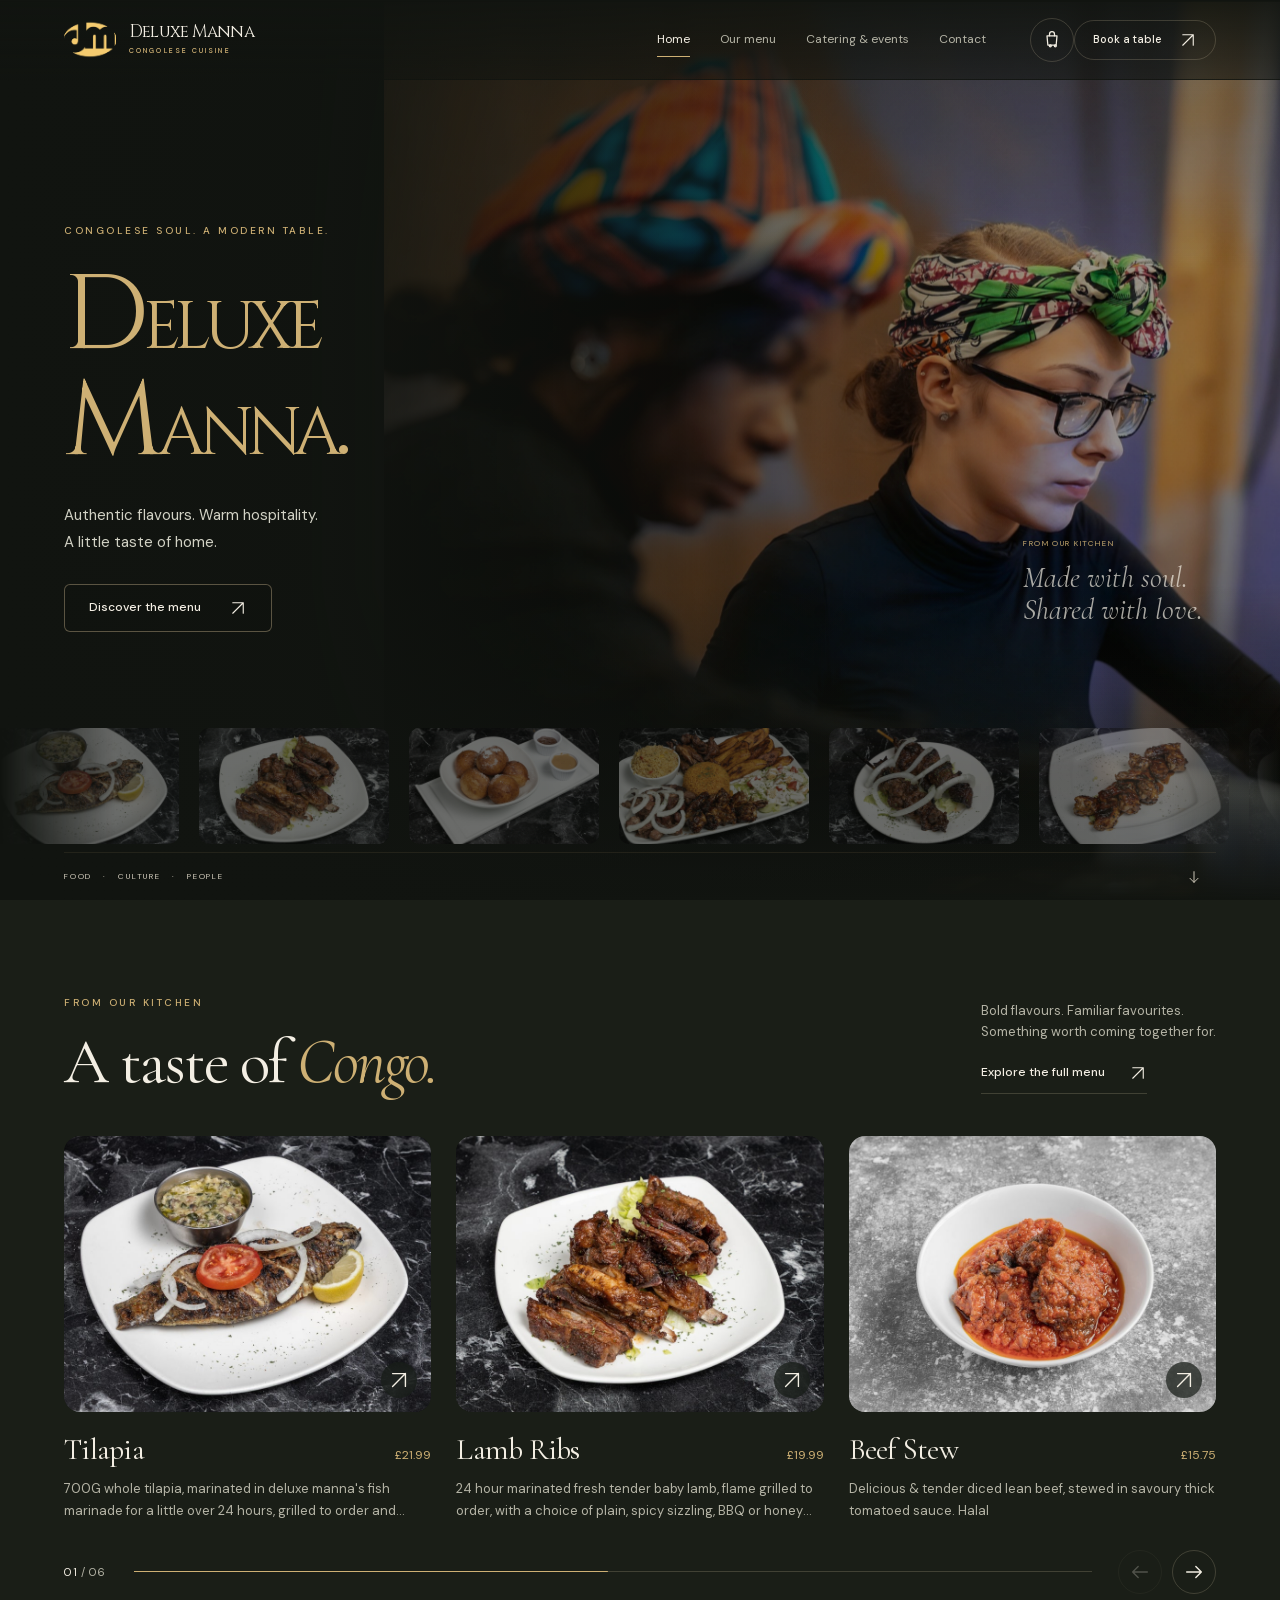
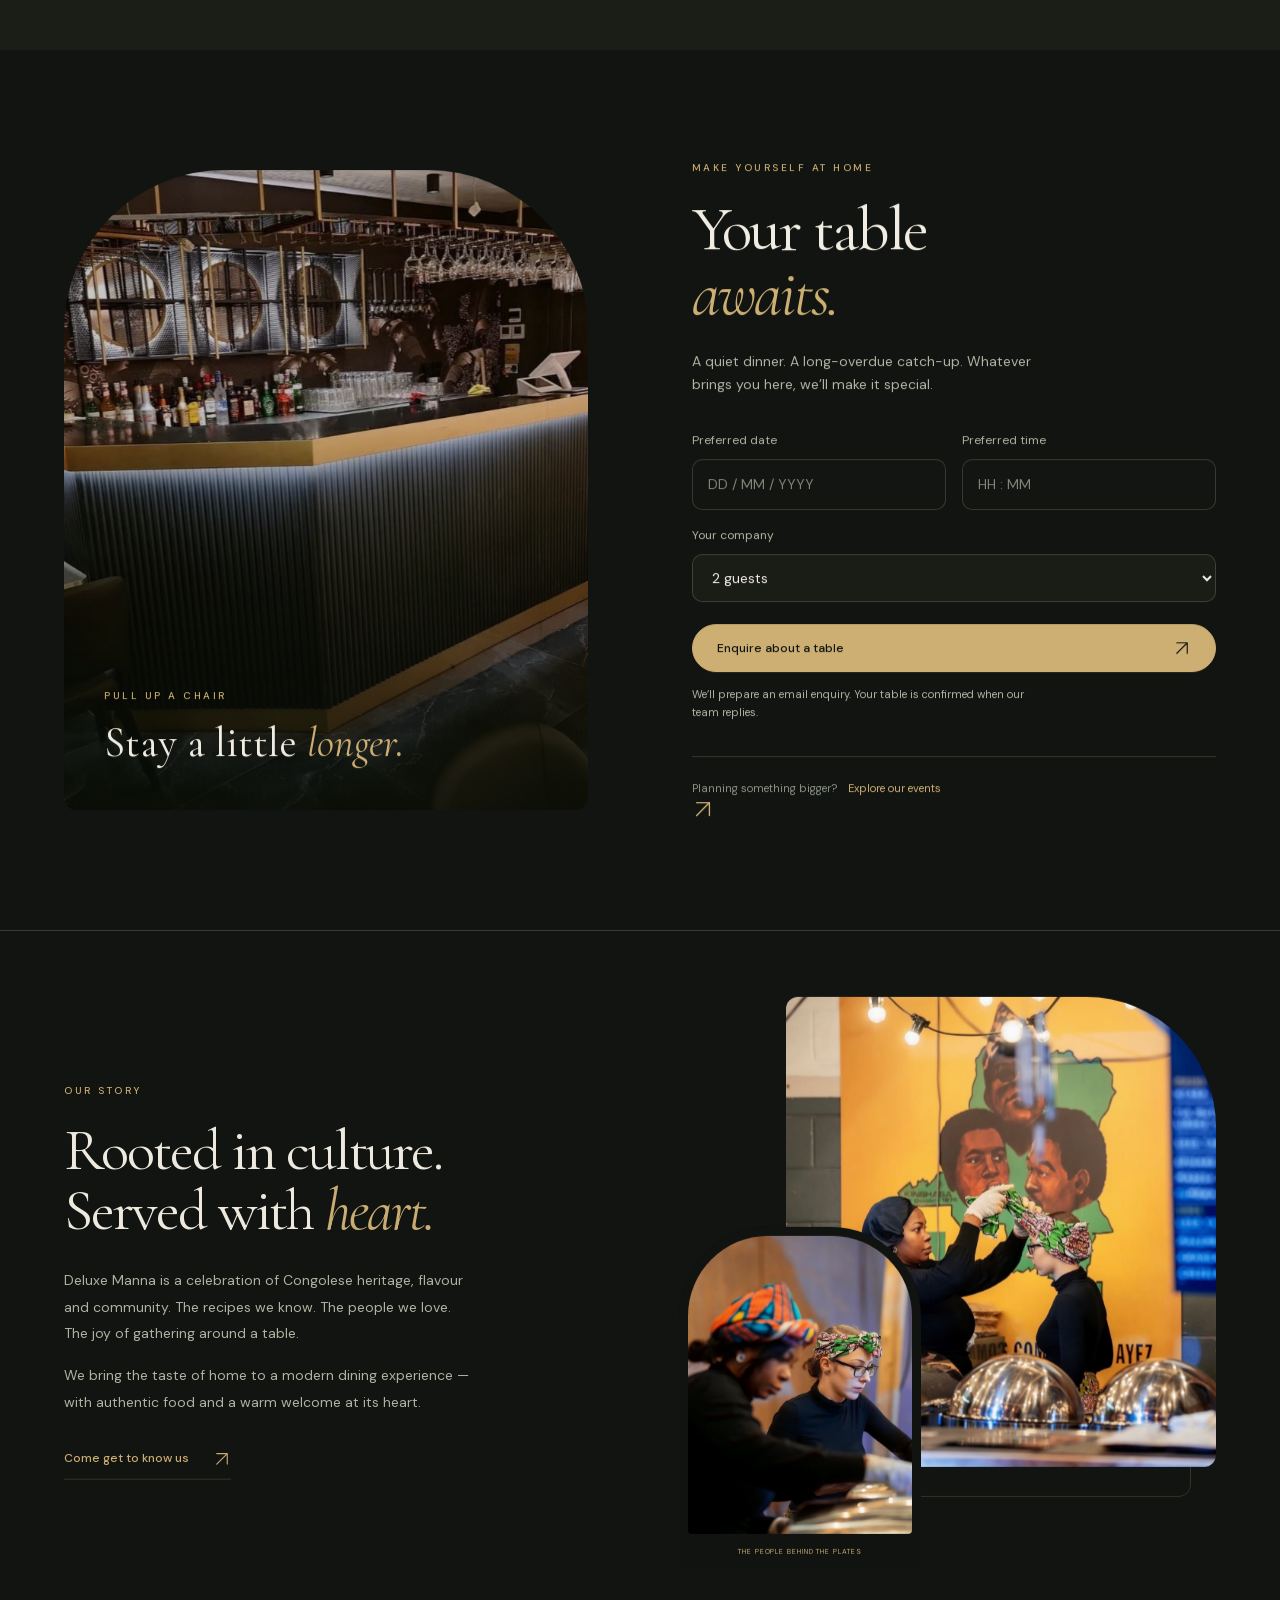
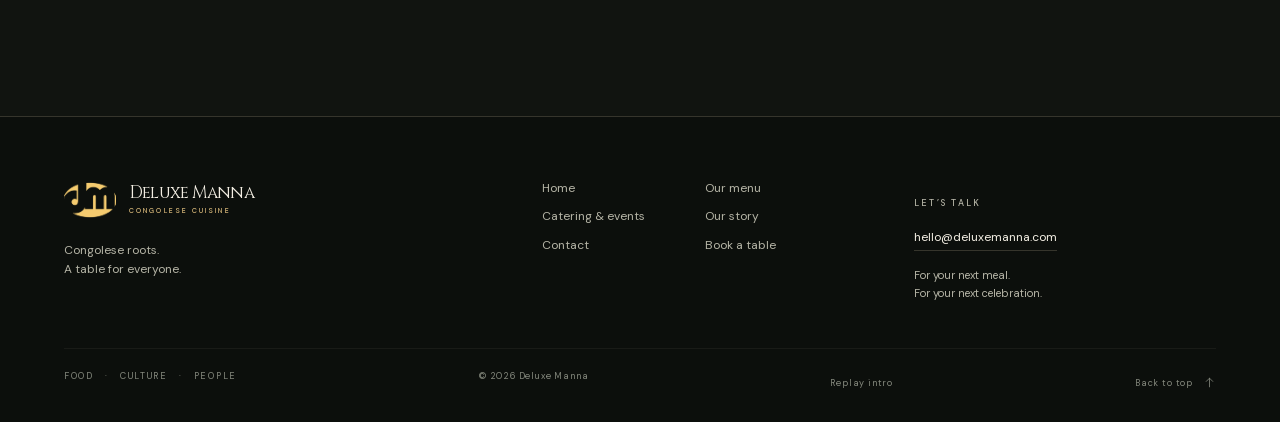
==== commit 49eb3a3a: "chore: bump asset version v5->v6 for cache bust (mobile form fixes)" ====
--- a/index.html
+++ b/index.html
@@ -1,5 +1,5 @@
 <!doctype html>
-<html lang="en" id="top"><head><meta charset="utf-8"><meta name="viewport" content="width=device-width, initial-scale=1, viewport-fit=cover"><meta name="theme-color" content="#111410"><meta name="description" content="Congolese cuisine, made for sharing."><meta name="apple-mobile-web-app-capable" content="yes"><meta name="apple-mobile-web-app-status-bar-style" content="black-translucent"><title>Deluxe Manna — Congolese Cuisine</title><link rel="icon" type="image/png" href="assets/logo.png"><link rel="apple-touch-icon" href="assets/logo.png"><link rel="stylesheet" href="site.css?v=5"><link rel="stylesheet" href="home-v2.css?v=5"><link rel="stylesheet" href="cart.css?v=5"><script src="assets/vendor/gsap.min.js" defer></script><script src="assets/vendor/ScrollTrigger.min.js" defer></script><script src="site.js?v=5" defer></script><script src="home-v2.js?v=5" defer></script><script src="cart.js?v=5" defer></script><script src="supabase-content.js?v=5" defer></script><script src="supabase-menu.js?v=5" defer></script></head><body class="home-page" data-page="home">
+<html lang="en" id="top"><head><meta charset="utf-8"><meta name="viewport" content="width=device-width, initial-scale=1, viewport-fit=cover"><meta name="theme-color" content="#111410"><meta name="description" content="Congolese cuisine, made for sharing."><meta name="apple-mobile-web-app-capable" content="yes"><meta name="apple-mobile-web-app-status-bar-style" content="black-translucent"><title>Deluxe Manna — Congolese Cuisine</title><link rel="icon" type="image/png" href="assets/logo.png"><link rel="apple-touch-icon" href="assets/logo.png"><link rel="stylesheet" href="site.css?v=6"><link rel="stylesheet" href="home-v2.css?v=6"><link rel="stylesheet" href="cart.css?v=6"><script src="assets/vendor/gsap.min.js" defer></script><script src="assets/vendor/ScrollTrigger.min.js" defer></script><script src="site.js?v=6" defer></script><script src="home-v2.js?v=6" defer></script><script src="cart.js?v=6" defer></script><script src="supabase-content.js?v=6" defer></script><script src="supabase-menu.js?v=6" defer></script></head><body class="home-page" data-page="home">
 <a class="skip-link" href="#main-content">Skip to content</a>
 <header class="site-header"><a class="brand-lockup" href="index.html" aria-label="Deluxe Manna home"><span class="brand-symbol"><img src="assets/logo.png" alt="" width="1890" height="1417"></span><span class="brand-name">Deluxe Manna<small>CONGOLESE CUISINE</small></span></a><nav class="desktop-nav" aria-label="Main navigation"><a href="index.html" aria-current="page"><span>Home</span></a><a href="menu.html"><span>Our menu</span></a><a href="catering.html"><span>Catering & events</span></a><a href="contact.html"><span>Contact</span></a></nav><button class="cart-trigger" type="button" aria-label="View basket"><svg viewBox="0 0 24 24" aria-hidden="true"><path d="M6 7h12l-1 11H7L6 7"/><path d="M9 7V5a3 3 0 0 1 6 0v2"/><circle cx="10" cy="19" r="1.2"/><circle cx="16" cy="19" r="1.2"/></svg><span class="cart-count"></span></button><a class="button button-outline header-book" href="index.html#booking">Book a table <svg viewBox="0 0 24 24" aria-hidden="true"><path d="M5 19 19 5M5 5h14v14"/></svg></a><div class="reading-progress" aria-hidden="true"></div></header>
 <nav class="mobile-tabs" aria-label="Main navigation"><a href="index.html" aria-current="page"><svg viewBox="0 0 24 24" aria-hidden="true"><path d="m3 10 9-7 9 7v10a1 1 0 0 1-1 1h-5v-8H9v8H4a1 1 0 0 1-1-1z"/></svg><span>Home</span></a><a href="menu.html"><svg viewBox="0 0 24 24" aria-hidden="true"><path d="M5 3v7a3 3 0 0 0 6 0V3M8 3v18M19 21V3c-4 3-4 10 0 10"/></svg><span>Menu</span></a><a href="catering.html"><svg viewBox="0 0 24 24" aria-hidden="true"><path d="m7 3-2 7a4 4 0 0 0 8 0l-2-7zM9 14v7M5 21h8M16 3l3 4M19 2v1M19 10h2"/></svg><span>Events</span></a><a href="contact.html"><svg viewBox="0 0 24 24" aria-hidden="true"><path d="M21 11.5a8.5 8.5 0 0 1-8.5 8.5H4l-2 2V11.5a9.5 9.5 0 0 1 19 0Z"/><path d="M7 11h.01M12 11h.01M17 11h.01"/></svg><span>Contact</span></a></nav>
